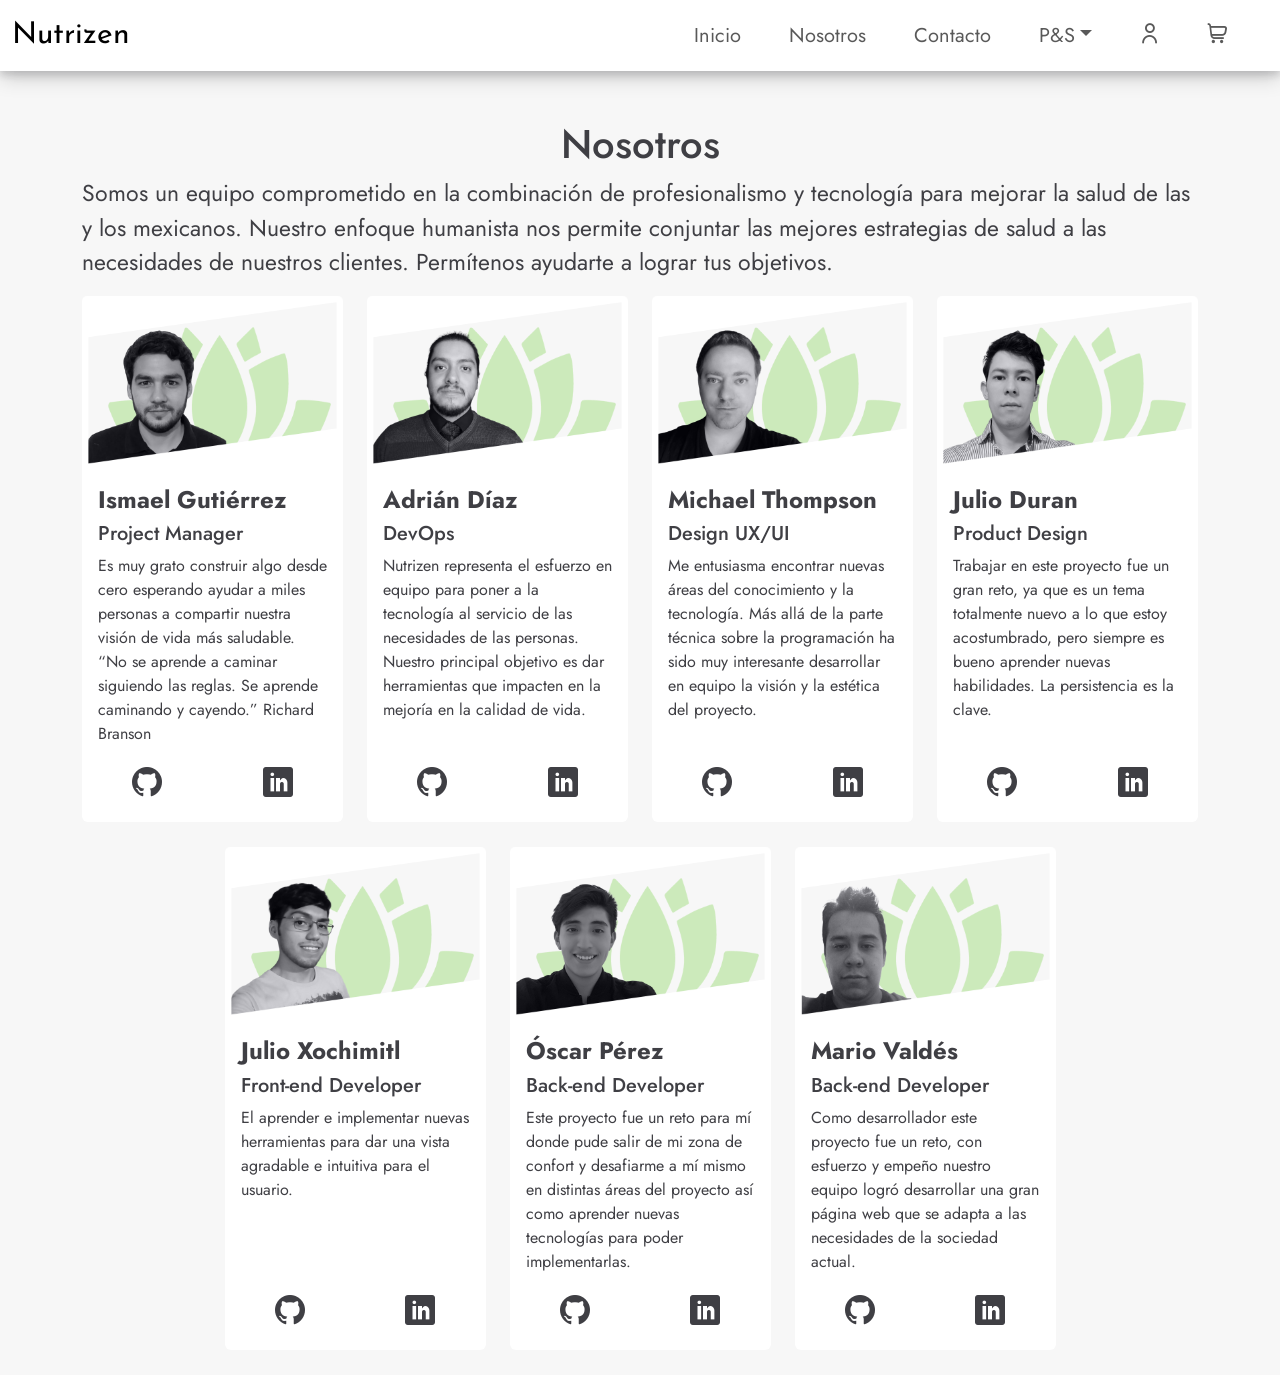
==== aboutus.html @ 45016aa2 "Se arreglaron errores de 'index.html', se modifico 'anoutus.html' y se cambioron los colores" ====
<!doctype html>
<html lang="en">

<head>
    <!-- Required meta tags -->
    <meta charset="utf-8">
    <meta name="viewport" content="width=device-width, initial-scale=1">

    <!-- Bootstrap CSS -->
    <link href="https://cdn.jsdelivr.net/npm/bootstrap@5.0.2/dist/css/bootstrap.min.css" rel="stylesheet" integrity="sha384-EVSTQN3/azprG1Anm3QDgpJLIm9Nao0Yz1ztcQTwFspd3yD65VohhpuuCOmLASjC" crossorigin="anonymous">

    <!-- Fonts -->
        <!-- Josefin Sans -->
        <link rel="preconnect" href="https://fonts.googleapis.com">
        <link rel="preconnect" href="https://fonts.gstatic.com" crossorigin>
        <link href="https://fonts.googleapis.com/css2?family=Josefin+Sans:wght@500&display=swap" rel="stylesheet">
        <!-- Josefin Sans -->

        <!-- Jost -->
        <link rel="preconnect" href="https://fonts.googleapis.com">
        <link rel="preconnect" href="https://fonts.gstatic.com" crossorigin>
        <link href="https://fonts.googleapis.com/css2?family=Jost&display=swap" rel="stylesheet">
        <!-- Jost -->
    <!-- /Fonts -->


    
  <!-- <link rel="stylesheet" href="assets/bootstrap/css/bootstrap-grid.min.css"> -->
  <!-- <link rel="stylesheet" href="assets/bootstrap/css/bootstrap-reboot.min.css"> -->
  <link rel="stylesheet" href="assets/parallax/jarallax.css">
  <link rel="stylesheet" href="assets/animatecss/animate.css">
  <!-- <link rel="stylesheet" href="assets/dropdown/css/style.css"> -->
  <link rel="stylesheet" href="assets/socicon/css/styles.css">
  <!-- <link rel="stylesheet" href="assets/theme/css/style.css"> -->

  <link href="assets/fonts/style.css" rel="stylesheet">
  <link rel="preload" as="style" href="assets/mobirise/css/mbr-additional.css"><link rel="stylesheet" href="assets/mobirise/css/mbr-additional.css" type="text/css">

    <!-- Style css -->
    <link rel="stylesheet" href="assets/css/style.css">
    <link rel="stylesheet" href="assets/css/icons.css">
    <link rel="stylesheet" href="assets/css/usstyle.css">
    <!-- /Style css -->

    <!-- AOS -->
    <link href="https://unpkg.com/aos@2.3.1/dist/aos.css" rel="stylesheet">
    <!-- AOS -->
    

    <title>Nosotros</title>
</head>

<body>

    <!-- Navbar -->
    <div id="navBar"></div>
    <!-- /Navbar -->

    <!-- Registro e Inicio de sesion -->
    <div id="modalUser"></div>
    <!-- /Registro e Inicio de sesion -->

    <!-- Carrito de compras -->
    <div id="shoppingCart"></div>
    <!-- /Carrito de compras -->

    <!-- Modal agregar item -->
    <div id="modalAdd"></div>
    <!-- /Modal agregar item -->




    <br><br><br><br><br>
    <!-- Contenido principal -->
    <div class="container">

        <h1 class="text-center">Nosotros</h1>
        <p class="text-justify" style="font-size: 23px;">
            Somos un equipo comprometido en la combinación de profesionalismo y tecnología para mejorar la salud de las y los mexicanos. Nuestro enfoque humanista nos permite conjuntar las mejores estrategias de salud a las necesidades de nuestros clientes. Permítenos ayudarte a lograr tus objetivos.
        </p>

        <div class="row">

            <!-- Ismael Gutiérrez -->
            <div class="col-lg-3" data-aos="fade-up" data-aos-duration="2000" style="padding-bottom: 25px;">
                <div class="card card-style jost border border-0">
                    <div style="background-color: #F7F7F7;">
                        <img src="assets/img/ismael_gutierrez_lotus.png" class="card-img-top" alt="ismael_gutierrez"/>
                    </div>
                    <div class="card-body">
                        <h4 class="card-title text-justify"><b>Ismael Gutiérrez</b></h4>
                        <h5>Project Manager</h5>
                        <p class="card-text text-justify">
                            Es muy grato construir algo desde cero esperando ayudar a miles personas a compartir nuestra visión de vida más saludable. “No se aprende a caminar siguiendo las reglas. Se aprende caminando y cayendo.” Richard Branson
                        </p>
                    </div>
                    <div class="networks-style container">
                        <div class="row text-center">
                            <div class="col">
                                <a href="">
                                    <span class="icon-github"></span>
                                </a>
                            </div>
                            <div class="col">
                                <a href="">
                                    <span class="icon-linkedin"></span>
                                </a>
                            </div>
                        </div>
                    </div>
                </div>
            </div>
            <!-- /Ismael Gutiérrez -->

            <!-- Adrián Díaz -->
            <div class="col-lg-3" data-aos="fade-up" data-aos-duration="2000" style="padding-bottom: 25px;">
                <div class="card card-style jost border border-0">
                    <div style="background-color: #F7F7F7;">
                        <img src="assets/img/adrian_diaz_lotus.png" class="card-img-top" alt="adrian_diaz"/>
                    </div>
                    <div class="card-body">
                        <h4 class="card-title text-justify"><b>Adrián Díaz</b></h4>
                        <h5>DevOps</h5>
                        <p class="card-text text-justify">
                            Nutrizen representa el esfuerzo en equipo para poner a la tecnología al servicio de las necesidades de las personas. Nuestro principal objetivo es dar herramientas que impacten en la mejoría en la calidad de vida.
                        </p>
                    </div>
                    <div class="networks-style container">
                        <div class="row text-center">
                            <div class="col">
                                <a href="">
                                    <span class="icon-github"></span>
                                </a>
                            </div>
                            <div class="col">
                                <a href="">
                                    <span class="icon-linkedin"></span>
                                </a>
                            </div>
                        </div>
                    </div>
                </div>
            </div>
            <!-- /Adrián Díaz -->

            <!-- Michael Thompson -->
            <div class="col-lg-3" data-aos="fade-up" data-aos-duration="2000" style="padding-bottom: 25px;">
                <div class="card card-style jost border border-0">
                    <div style="background-color: #F7F7F7;">
                        <img src="assets/img/michael_thompson_lotus.png" class="card-img-top" alt="michael_thompson"/>
                    </div>
                    <div class="card-body">
                        <h4 class="card-title text-justify"><b>Michael Thompson</b></h4>
                        <h5>Design UX/UI</h5>
                        <p class="card-text text-justify">
                            Me entusiasma encontrar nuevas áreas del conocimiento y la tecnología. Más allá de la parte técnica sobre la programación ha sido muy interesante desarrollar en equipo la visión y la estética del proyecto.
                        </p>
                    </div>
                    <div class="networks-style container">
                        <div class="row text-center">
                            <div class="col">
                                <a href="">
                                    <span class="icon-github"></span>
                                </a>
                            </div>
                            <div class="col">
                                <a href="">
                                    <span class="icon-linkedin"></span>
                                </a>
                            </div>
                        </div>
                    </div>
                </div>
            </div>
            <!-- /Michael Thompson -->

            <!-- Julio Duran -->
            <div class="col-lg-3" data-aos="fade-up" data-aos-duration="2000" style="padding-bottom: 25px;">
                <div class="card card-style jost border border-0">
                    <div style="background-color: #F7F7F7;">
                        <img src="assets/img/julio_duran_lotus.png" class="card-img-top" alt="julio_duran"/>
                    </div>
                    <div class="card-body">
                        <h4 class="card-title text-justify"><b>Julio Duran</b></h4>
                        <h5>Product Design</h5>
                        <p class="card-text text-justify">
                            Trabajar en este proyecto fue un gran reto, ya que es un tema totalmente nuevo a lo que estoy acostumbrado, pero siempre es bueno aprender nuevas habilidades. La persistencia es la clave.
                        </p>
                    </div>
                    <div class="networks-style container">
                        <div class="row text-center">
                            <div class="col">
                                <a href="">
                                    <span class="icon-github"></span>
                                </a>
                            </div>
                            <div class="col">
                                <a href="">
                                    <span class="icon-linkedin"></span>
                                </a>
                            </div>
                        </div>
                    </div>
                </div>
            </div>
            <!-- /Julio Duran -->

        </div>

        <div class="row d-flex justify-content-center">

            <!-- Julio Xochimitl -->
            <div class="col-lg-3" data-aos="fade-up" data-aos-duration="2000" style="padding-bottom: 25px;">
                <div class="card card-style jost border border-0">
                    <div style="background-color: #F7F7F7;">
                        <img src="assets/img/julio_xochimitl_lotus.png" class="card-img-top" alt="julio_xochimitl"/>
                    </div>
                    <div class="card-body">
                        <h4 class="card-title text-justify"><b>Julio Xochimitl</b></h4>
                        <h5>Front-end Developer</h5>
                        <p class="card-text text-justify">
                            El aprender e implementar nuevas herramientas para dar una vista agradable e intuitiva para el usuario.
                        </p>
                    </div>
                    <div class="networks-style container">
                        <div class="row text-center">
                            <div class="col">
                                <a href="">
                                    <span class="icon-github"></span>
                                </a>
                            </div>
                            <div class="col">
                                <a href="">
                                    <span class="icon-linkedin"></span>
                                </a>
                            </div>
                        </div>
                    </div>
                </div>
            </div>
            <!-- /Julio Xochimitl -->

            <!-- Óscar Pérez -->
            <div class="col-lg-3" data-aos="fade-up" data-aos-duration="2000" style="padding-bottom: 25px;">
                <div class="card card-style jost border border-0">
                    <div style="background-color: #F7F7F7;">
                        <img src="assets/img/oscar_perez_lotus.png" class="card-img-top" alt="oscar_perez"/>
                    </div>
                    <div class="card-body">
                        <h4 class="card-title text-justify"><b>Óscar Pérez</b></h4>
                        <h5>Back-end Developer</h5>
                        <p class="card-text text-justify">
                            Este proyecto fue un reto para mí donde pude salir de mi zona de confort y desafiarme a mí mismo en distintas áreas del proyecto así como aprender nuevas tecnologías para poder implementarlas.
                        </p>
                    </div>
                    <div class="networks-style container">
                        <div class="row text-center">
                            <div class="col">
                                <a href="">
                                    <span class="icon-github"></span>
                                </a>
                            </div>
                            <div class="col">
                                <a href="">
                                    <span class="icon-linkedin"></span>
                                </a>
                            </div>
                        </div>
                    </div>
                </div>
            </div>
            <!-- /Óscar Pérez -->

            <!-- Mario Valdés -->
            <div class="col-lg-3" data-aos="fade-up" data-aos-duration="2000" style="padding-bottom: 25px;">
                <div class="card card-style jost border border-0">
                    <div style="background-color: #F7F7F7;">
                        <img src="assets/img/mario_valdes_lotus.png" class="card-img-top" alt="mario_valdes"/>
                    </div>
                    <div class="card-body">
                        <h4 class="card-title text-justify"><b>Mario Valdés</b></h4>
                        <h5>Back-end Developer</h5>
                        <p class="card-text text-justify">
                            Como desarrollador este proyecto fue un reto, con esfuerzo y empeño nuestro equipo logró desarrollar una gran página web que se adapta a las necesidades de la sociedad actual.
                        </p>
                    </div>
                    <div class="networks-style container">
                        <div class="row text-center">
                            <div class="col">
                                <a href="">
                                    <span class="icon-github"></span>
                                </a>
                            </div>
                            <div class="col">
                                <a href="">
                                    <span class="icon-linkedin"></span>
                                </a>
                            </div>
                        </div>
                    </div>
                </div>
            </div>
            <!-- /Mario Valdés -->

        </div>


    </div>
    <!-- /Contenido principal -->


<!-- 
    <div class="container-fluid">
        <div class="media-container-row align-center mbr-white">
            <div class="row row-links">
                <ul class="foot-menu">
                <li class="foot-menu-item mbr-fonts-style display-7"><a href="Nosotros.html" class="text-primary">Acerca de nosotros</a></li><li class="foot-menu-item mbr-fonts-style display-7"><a href="Login.html" class="text-primary">Login</a></li><li class="foot-menu-item mbr-fonts-style display-7"><a href="Contacto.html" class="text-primary">Preguntas frecuentes</a></li></ul>
            </div>
            <div class="row social-row">
                <div class="social-list align-right pb-2">
                    
                <div class="soc-item">
                        <a href="https://github.com/NutriZen?tab=repositories" target="_blank">
                            <span class="mbr-iconfont mbr-iconfont-social mobi-mbri-github mobi-mbri"></span>
                        </a>
                    </div><div class="soc-item">
                        <a href="https://wa.me/3310211781">
                            <span class="mbr-iconfont mbr-iconfont-social socicon-whatsapp socicon"></span>
                        </a>
                    </div><div class="soc-item">
                        <a href="https://www.instagram.com/?hl=es-la" target="_blank">
                            <span class="mbr-iconfont mbr-iconfont-social socicon-instagram socicon"></span>
                        </a>
                    </div></div>
            </div>
            <div class="row row-copirayt">
                <p class="mbr-text mb-0 mbr-fonts-style mbr-white align-center display-7">
                    © Copyright 2022 Nutrizen. Todos los derechos reservados.</p>
            </div>
        </div> -->
    </div>



    <!-- AOS -->
    <script src="https://unpkg.com/aos@2.3.1/dist/aos.js"></script>
    <!-- AOS -->

    <!-- AOS -->
    <script>
        AOS.init();
    </script>
    <!-- AOS -->

    <!-- Scripts -->
        <!-- navbar -->
            <script src="assets/js/navbarWhite.js"></script>
        <!-- navbar -->

        <!-- Shopping Cart -->
            <script src="assets/js/shoppingcart.js"></script>
        <!-- Shopping Cart -->

        <!-- Modal User -->
            <script src="assets/js/modaluser.js"></script>
        <!-- /Modal User -->

        <!-- addItems -->
            <script src="assets/js/additem.js"></script>
        <!-- /addItems -->
    <!-- Scripts -->

    <!-- Option 1: Bootstrap Bundle with Popper -->
    <script src="https://cdn.jsdelivr.net/npm/bootstrap@5.0.2/dist/js/bootstrap.bundle.min.js" integrity="sha384-MrcW6ZMFYlzcLA8Nl+NtUVF0sA7MsXsP1UyJoMp4YLEuNSfAP+JcXn/tWtIaxVXM" crossorigin="anonymous"></script>

</body>

</html>
---- assets/parallax/jarallax.css ----
.jarallax {
    position: relative;
    z-index: 0;
}
.jarallax > .jarallax-img {
    position: absolute;
    object-fit: cover;
    /* support for plugin https://github.com/bfred-it/object-fit-images */
    font-family: 'object-fit: cover;';
    top: 0;
    left: 0;
    width: 100%;
    height: 100%;
    z-index: -1;
}
---- assets/dropdown/css/style.css ----
.navbar-dropdown {
  left: 0;
  padding: 0;
  position: absolute;
  right: 0;
  top: 0;
  transition: all 0.45s ease;
  z-index: 1030;
  background: #282828; }
  .navbar-dropdown .navbar-logo {
    margin-right: 0.8rem;
    transition: margin 0.3s ease-in-out;
    vertical-align: middle; }
    .navbar-dropdown .navbar-logo img {
      height: 3.125rem;
      transition: all 0.3s ease-in-out; }
    .navbar-dropdown .navbar-logo.mbr-iconfont {
      font-size: 3.125rem;
      line-height: 3.125rem; }
  .navbar-dropdown .navbar-caption {
    font-weight: 700;
    white-space: normal;
    vertical-align: -4px;
    line-height: 3.125rem !important; }
    .navbar-dropdown .navbar-caption, .navbar-dropdown .navbar-caption:hover {
      color: inherit;
      text-decoration: none; }
  .navbar-dropdown .mbr-iconfont + .navbar-caption {
    vertical-align: -1px; }
  .navbar-dropdown.navbar-fixed-top {
    position: fixed; }
  .navbar-dropdown .navbar-brand span {
    vertical-align: -4px; }
  .navbar-dropdown.bg-color.transparent {
    background: none; }
  .navbar-dropdown.navbar-short .navbar-brand {
    padding: 0.625rem 0; }
    .navbar-dropdown.navbar-short .navbar-brand span {
      vertical-align: -1px; }
  .navbar-dropdown.navbar-short .navbar-caption {
    line-height: 2.375rem !important;
    vertical-align: -2px; }
  .navbar-dropdown.navbar-short .navbar-logo {
    margin-right: 0.5rem; }
    .navbar-dropdown.navbar-short .navbar-logo img {
      height: 2.375rem; }
    .navbar-dropdown.navbar-short .navbar-logo.mbr-iconfont {
      font-size: 2.375rem;
      line-height: 2.375rem; }
  .navbar-dropdown.navbar-short .mbr-table-cell {
    height: 3.625rem; }
  .navbar-dropdown .navbar-close {
    left: 0.6875rem;
    position: fixed;
    top: 0.75rem;
    z-index: 1000; }
  .navbar-dropdown .hamburger-icon {
    content: "";
    display: inline-block;
    vertical-align: middle;
    width: 16px;
    -webkit-box-shadow: 0 -6px 0 1px #282828,0 0 0 1px #282828,0 6px 0 1px #282828;
    -moz-box-shadow: 0 -6px 0 1px #282828,0 0 0 1px #282828,0 6px 0 1px #282828;
    box-shadow: 0 -6px 0 1px #282828,0 0 0 1px #282828,0 6px 0 1px #282828; }

.dropdown-menu .dropdown-toggle[data-toggle="dropdown-submenu"]::after {
  border-bottom: 0.35em solid transparent;
  border-left: 0.35em solid;
  border-right: 0;
  border-top: 0.35em solid transparent;
  margin-left: 0.3rem; }

.dropdown-menu .dropdown-item:focus {
  outline: 0; }

.nav-dropdown {
  font-size: 0.75rem;
  font-weight: 500;
  height: auto !important; }
  .nav-dropdown .nav-btn {
    padding-left: 1rem; }
  .nav-dropdown .link {
    margin: .667em 1.667em;
    font-weight: 500;
    padding: 0;
    transition: color .2s ease-in-out; }
    .nav-dropdown .link.dropdown-toggle {
      margin-right: 2.583em; }
      .nav-dropdown .link.dropdown-toggle::after {
        margin-left: .25rem;
        border-top: 0.35em solid;
        border-right: 0.35em solid transparent;
        border-left: 0.35em solid transparent;
        border-bottom: 0; }
      .nav-dropdown .link.dropdown-toggle[aria-expanded="true"] {
        margin: 0;
        padding: 0.667em 3.263em  0.667em 1.667em; }
  .nav-dropdown .link::after,
  .nav-dropdown .dropdown-item::after {
    color: inherit; }
  .nav-dropdown .btn {
    font-size: 0.75rem;
    font-weight: 700;
    letter-spacing: 0;
    margin-bottom: 0;
    padding-left: 1.25rem;
    padding-right: 1.25rem; }
  .nav-dropdown .dropdown-menu {
    border-radius: 0;
    border: 0;
    left: 0;
    margin: 0;
    padding-bottom: 1.25rem;
    padding-top: 1.25rem;
    position: relative; }
  .nav-dropdown .dropdown-submenu {
    margin-left: 0.125rem;
    top: 0; }
  .nav-dropdown .dropdown-item {
    font-weight: 500;
    line-height: 2;
    padding: 0.3846em 4.615em 0.3846em 1.5385em;
    position: relative;
    transition: color .2s ease-in-out, background-color .2s ease-in-out; }
    .nav-dropdown .dropdown-item::after {
      margin-top: -0.3077em;
      position: absolute;
      right: 1.1538em;
      top: 50%; }
    .nav-dropdown .dropdown-item:focus, .nav-dropdown .dropdown-item:hover {
      background: none; }

@media (max-width: 767px) {
  .nav-dropdown.navbar-toggleable-sm {
    bottom: 0;
    display: none;
    left: 0;
    overflow-x: hidden;
    position: fixed;
    top: 0;
    transform: translateX(-100%);
    -ms-transform: translateX(-100%);
    -webkit-transform: translateX(-100%);
    width: 18.75rem;
    z-index: 999; } }
.nav-dropdown.navbar-toggleable-xl {
  bottom: 0;
  display: none;
  left: 0;
  overflow-x: hidden;
  position: fixed;
  top: 0;
  transform: translateX(-100%);
  -ms-transform: translateX(-100%);
  -webkit-transform: translateX(-100%);
  width: 18.75rem;
  z-index: 999; }

.nav-dropdown-sm {
  display: block !important;
  overflow-x: hidden;
  overflow: auto;
  padding-top: 3.875rem; }
  .nav-dropdown-sm::after {
    content: "";
    display: block;
    height: 3rem;
    width: 100%; }
  .nav-dropdown-sm.collapse.in ~ .navbar-close {
    display: block !important; }
  .nav-dropdown-sm.collapsing, .nav-dropdown-sm.collapse.in {
    transform: translateX(0);
    -ms-transform: translateX(0);
    -webkit-transform: translateX(0);
    transition: all 0.25s ease-out;
    -webkit-transition: all 0.25s ease-out;
    background: #282828; }
  .nav-dropdown-sm.collapsing[aria-expanded="false"] {
    transform: translateX(-100%);
    -ms-transform: translateX(-100%);
    -webkit-transform: translateX(-100%); }
  .nav-dropdown-sm .nav-item {
    display: block;
    margin-left: 0 !important;
    padding-left: 0; }
  .nav-dropdown-sm .link,
  .nav-dropdown-sm .dropdown-item {
    border-top: 1px dotted rgba(255, 255, 255, 0.1);
    font-size: 0.8125rem;
    line-height: 1.6;
    margin: 0 !important;
    padding: 0.875rem 2.4rem 0.875rem 1.5625rem !important;
    position: relative;
    white-space: normal; }
    .nav-dropdown-sm .link:focus, .nav-dropdown-sm .link:hover,
    .nav-dropdown-sm .dropdown-item:focus,
    .nav-dropdown-sm .dropdown-item:hover {
      background: rgba(0, 0, 0, 0.2) !important;
      color: #c0a375; }
  .nav-dropdown-sm .nav-btn {
    position: relative;
    padding: 1.5625rem 1.5625rem 0 1.5625rem; }
    .nav-dropdown-sm .nav-btn::before {
      border-top: 1px dotted rgba(255, 255, 255, 0.1);
      content: "";
      left: 0;
      position: absolute;
      top: 0;
      width: 100%; }
    .nav-dropdown-sm .nav-btn + .nav-btn {
      padding-top: 0.625rem; }
      .nav-dropdown-sm .nav-btn + .nav-btn::before {
        display: none; }
  .nav-dropdown-sm .btn {
    padding: 0.625rem 0; }
  .nav-dropdown-sm .dropdown-toggle[data-toggle="dropdown-submenu"]::after {
    margin-left: .25rem;
    border-top: 0.35em solid;
    border-right: 0.35em solid transparent;
    border-left: 0.35em solid transparent;
    border-bottom: 0; }
  .nav-dropdown-sm .dropdown-toggle[data-toggle="dropdown-submenu"][aria-expanded="true"]::after {
    border-top: 0;
    border-right: 0.35em solid transparent;
    border-left: 0.35em solid transparent;
    border-bottom: 0.35em solid; }
  .nav-dropdown-sm .dropdown-menu {
    margin: 0;
    padding: 0;
    position: relative;
    top: 0;
    left: 0;
    width: 100%;
    border: 0;
    float: none;
    border-radius: 0;
    background: none; }
  .nav-dropdown-sm .dropdown-submenu {
    left: 100%;
    margin-left: 0.125rem;
    margin-top: -1.25rem;
    top: 0; }

.navbar-toggleable-sm .nav-dropdown .dropdown-menu {
  position: absolute; }

.navbar-toggleable-sm .nav-dropdown .dropdown-submenu {
  left: 100%;
  margin-left: 0.125rem;
  margin-top: -1.25rem;
  top: 0; }

.navbar-toggleable-sm.opened .nav-dropdown .dropdown-menu {
  position: relative; }

.navbar-toggleable-sm.opened .nav-dropdown .dropdown-submenu {
  left: 0;
  margin-left: 00rem;
  margin-top: 0rem;
  top: 0; }

.is-builder .nav-dropdown.collapsing {
  transition: none !important; }
---- assets/socicon/css/styles.css ----
@charset "UTF-8";

@font-face {
  font-family: 'Socicon';
  src:  url('../fonts/socicon.eot');
  src:  url('../fonts/socicon.eot?#iefix') format('embedded-opentype'),
    url('../fonts/socicon.woff2') format('woff2'),
    url('../fonts/socicon.ttf') format('truetype'),
    url('../fonts/socicon.woff') format('woff'),
    url('../fonts/socicon.svg#socicon') format('svg');
  font-weight: normal;
  font-style: normal;
  font-display: swap;
}

[data-icon]:before {
  font-family: "socicon" !important;
  content: attr(data-icon);
  font-style: normal !important;
  font-weight: normal !important;
  font-variant: normal !important;
  text-transform: none !important;
  speak: none;
  line-height: 1;
  -webkit-font-smoothing: antialiased;
  -moz-osx-font-smoothing: grayscale;
}

[class^="socicon-"], [class*=" socicon-"] {
  /* use !important to prevent issues with browser extensions that change fonts */
  font-family: 'Socicon' !important;
  speak: none;
  font-style: normal;
  font-weight: normal;
  font-variant: normal;
  text-transform: none;
  line-height: 1;

  /* Better Font Rendering =========== */
  -webkit-font-smoothing: antialiased;
  -moz-osx-font-smoothing: grayscale;
}

.socicon-eitaa:before {
  content: "\e97c";
}
.socicon-soroush:before {
  content: "\e97d";
}
.socicon-bale:before {
  content: "\e97e";
}
.socicon-zazzle:before {
  content: "\e97b";
}
.socicon-society6:before {
  content: "\e97a";
}
.socicon-redbubble:before {
  content: "\e979";
}
.socicon-avvo:before {
  content: "\e978";
}
.socicon-stitcher:before {
  content: "\e977";
}
.socicon-googlehangouts:before {
  content: "\e974";
}
.socicon-dlive:before {
  content: "\e975";
}
.socicon-vsco:before {
  content: "\e976";
}
.socicon-flipboard:before {
  content: "\e973";
}
.socicon-ubuntu:before {
  content: "\e958";
}
.socicon-artstation:before {
  content: "\e959";
}
.socicon-invision:before {
  content: "\e95a";
}
.socicon-torial:before {
  content: "\e95b";
}
.socicon-collectorz:before {
  content: "\e95c";
}
.socicon-seenthis:before {
  content: "\e95d";
}
.socicon-googleplaymusic:before {
  content: "\e95e";
}
.socicon-debian:before {
  content: "\e95f";
}
.socicon-filmfreeway:before {
  content: "\e960";
}
.socicon-gnome:before {
  content: "\e961";
}
.socicon-itchio:before {
  content: "\e962";
}
.socicon-jamendo:before {
  content: "\e963";
}
.socicon-mix:before {
  content: "\e964";
}
.socicon-sharepoint:before {
  content: "\e965";
}
.socicon-tinder:before {
  content: "\e966";
}
.socicon-windguru:before {
  content: "\e967";
}
.socicon-cdbaby:before {
  content: "\e968";
}
.socicon-elementaryos:before {
  content: "\e969";
}
.socicon-stage32:before {
  content: "\e96a";
}
.socicon-tiktok:before {
  content: "\e96b";
}
.socicon-gitter:before {
  content: "\e96c";
}
.socicon-letterboxd:before {
  content: "\e96d";
}
.socicon-threema:before {
  content: "\e96e";
}
.socicon-splice:before {
  content: "\e96f";
}
.socicon-metapop:before {
  content: "\e970";
}
.socicon-naver:before {
  content: "\e971";
}
.socicon-remote:before {
  content: "\e972";
}
.socicon-internet:before {
  content: "\e957";
}
.socicon-moddb:before {
  content: "\e94b";
}
.socicon-indiedb:before {
  content: "\e94c";
}
.socicon-traxsource:before {
  content: "\e94d";
}
.socicon-gamefor:before {
  content: "\e94e";
}
.socicon-pixiv:before {
  content: "\e94f";
}
.socicon-myanimelist:before {
  content: "\e950";
}
.socicon-blackberry:before {
  content: "\e951";
}
.socicon-wickr:before {
  content: "\e952";
}
.socicon-spip:before {
  content: "\e953";
}
.socicon-napster:before {
  content: "\e954";
}
.socicon-beatport:before {
  content: "\e955";
}
.socicon-hackerone:before {
  content: "\e956";
}
.socicon-hackernews:before {
  content: "\e946";
}
.socicon-smashwords:before {
  content: "\e947";
}
.socicon-kobo:before {
  content: "\e948";
}
.socicon-bookbub:before {
  content: "\e949";
}
.socicon-mailru:before {
  content: "\e94a";
}
.socicon-gitlab:before {
  content: "\e945";
}
.socicon-instructables:before {
  content: "\e944";
}
.socicon-portfolio:before {
  content: "\e943";
}
.socicon-codered:before {
  content: "\e940";
}
.socicon-origin:before {
  content: "\e941";
}
.socicon-nextdoor:before {
  content: "\e942";
}
.socicon-udemy:before {
  content: "\e93f";
}
.socicon-livemaster:before {
  content: "\e93e";
}
.socicon-crunchbase:before {
  content: "\e93b";
}
.socicon-homefy:before {
  content: "\e93c";
}
.socicon-calendly:before {
  content: "\e93d";
}
.socicon-realtor:before {
  content: "\e90f";
}
.socicon-tidal:before {
  content: "\e910";
}
.socicon-qobuz:before {
  content: "\e911";
}
.socicon-natgeo:before {
  content: "\e912";
}
.socicon-mastodon:before {
  content: "\e913";
}
.socicon-unsplash:before {
  content: "\e914";
}
.socicon-homeadvisor:before {
  content: "\e915";
}
.socicon-angieslist:before {
  content: "\e916";
}
.socicon-codepen:before {
  content: "\e917";
}
.socicon-slack:before {
  content: "\e918";
}
.socicon-openaigym:before {
  content: "\e919";
}
.socicon-logmein:before {
  content: "\e91a";
}
.socicon-fiverr:before {
  content: "\e91b";
}
.socicon-gotomeeting:before {
  content: "\e91c";
}
.socicon-aliexpress:before {
  content: "\e91d";
}
.socicon-guru:before {
  content: "\e91e";
}
.socicon-appstore:before {
  content: "\e91f";
}
.socicon-homes:before {
  content: "\e920";
}
.socicon-zoom:before {
  content: "\e921";
}
.socicon-alibaba:before {
  content: "\e922";
}
.socicon-craigslist:before {
  content: "\e923";
}
.socicon-wix:before {
  content: "\e924";
}
.socicon-redfin:before {
  content: "\e925";
}
.socicon-googlecalendar:before {
  content: "\e926";
}
.socicon-shopify:before {
  content: "\e927";
}
.socicon-freelancer:before {
  content: "\e928";
}
.socicon-seedrs:before {
  content: "\e929";
}
.socicon-bing:before {
  content: "\e92a";
}
.socicon-doodle:before {
  content: "\e92b";
}
.socicon-bonanza:before {
  content: "\e92c";
}
.socicon-squarespace:before {
  content: "\e92d";
}
.socicon-toptal:before {
  content: "\e92e";
}
.socicon-gust:before {
  content: "\e92f";
}
.socicon-ask:before {
  content: "\e930";
}
.socicon-trulia:before {
  content: "\e931";
}
.socicon-loomly:before {
  content: "\e932";
}
.socicon-ghost:before {
  content: "\e933";
}
.socicon-upwork:before {
  content: "\e934";
}
.socicon-fundable:before {
  content: "\e935";
}
.socicon-booking:before {
  content: "\e936";
}
.socicon-googlemaps:before {
  content: "\e937";
}
.socicon-zillow:before {
  content: "\e938";
}
.socicon-niconico:before {
  content: "\e939";
}
.socicon-toneden:before {
  content: "\e93a";
}
.socicon-augment:before {
  content: "\e908";
}
.socicon-bitbucket:before {
  content: "\e909";
}
.socicon-fyuse:before {
  content: "\e90a";
}
.socicon-yt-gaming:before {
  content: "\e90b";
}
.socicon-sketchfab:before {
  content: "\e90c";
}
.socicon-mobcrush:before {
  content: "\e90d";
}
.socicon-microsoft:before {
  content: "\e90e";
}
.socicon-pandora:before {
  content: "\e907";
}
.socicon-messenger:before {
  content: "\e906";
}
.socicon-gamewisp:before {
  content: "\e905";
}
.socicon-bloglovin:before {
  content: "\e904";
}
.socicon-tunein:before {
  content: "\e903";
}
.socicon-gamejolt:before {
  content: "\e901";
}
.socicon-trello:before {
  content: "\e902";
}
.socicon-spreadshirt:before {
  content: "\e900";
}
.socicon-500px:before {
  content: "\e000";
}
.socicon-8tracks:before {
  content: "\e001";
}
.socicon-airbnb:before {
  content: "\e002";
}
.socicon-alliance:before {
  content: "\e003";
}
.socicon-amazon:before {
  content: "\e004";
}
.socicon-amplement:before {
  content: "\e005";
}
.socicon-android:before {
  content: "\e006";
}
.socicon-angellist:before {
  content: "\e007";
}
.socicon-apple:before {
  content: "\e008";
}
.socicon-appnet:before {
  content: "\e009";
}
.socicon-baidu:before {
  content: "\e00a";
}
.socicon-bandcamp:before {
  content: "\e00b";
}
.socicon-battlenet:before {
  content: "\e00c";
}
.socicon-mixer:before {
  content: "\e00d";
}
.socicon-bebee:before {
  content: "\e00e";
}
.socicon-bebo:before {
  content: "\e00f";
}
.socicon-behance:before {
  content: "\e010";
}
.socicon-blizzard:before {
  content: "\e011";
}
.socicon-blogger:before {
  content: "\e012";
}
.socicon-buffer:before {
  content: "\e013";
}
.socicon-chrome:before {
  content: "\e014";
}
.socicon-coderwall:before {
  content: "\e015";
}
.socicon-curse:before {
  content: "\e016";
}
.socicon-dailymotion:before {
  content: "\e017";
}
.socicon-deezer:before {
  content: "\e018";
}
.socicon-delicious:before {
  content: "\e019";
}
.socicon-deviantart:before {
  content: "\e01a";
}
.socicon-diablo:before {
  content: "\e01b";
}
.socicon-digg:before {
  content: "\e01c";
}
.socicon-discord:before {
  content: "\e01d";
}
.socicon-disqus:before {
  content: "\e01e";
}
.socicon-douban:before {
  content: "\e01f";
}
.socicon-draugiem:before {
  content: "\e020";
}
.socicon-dribbble:before {
  content: "\e021";
}
.socicon-drupal:before {
  content: "\e022";
}
.socicon-ebay:before {
  content: "\e023";
}
.socicon-ello:before {
  content: "\e024";
}
.socicon-endomodo:before {
  content: "\e025";
}
.socicon-envato:before {
  content: "\e026";
}
.socicon-etsy:before {
  content: "\e027";
}
.socicon-facebook:before {
  content: "\e028";
}
.socicon-feedburner:before {
  content: "\e029";
}
.socicon-filmweb:before {
  content: "\e02a";
}
.socicon-firefox:before {
  content: "\e02b";
}
.socicon-flattr:before {
  content: "\e02c";
}
.socicon-flickr:before {
  content: "\e02d";
}
.socicon-formulr:before {
  content: "\e02e";
}
.socicon-forrst:before {
  content: "\e02f";
}
.socicon-foursquare:before {
  content: "\e030";
}
.socicon-friendfeed:before {
  content: "\e031";
}
.socicon-github:before {
  content: "\e032";
}
.socicon-goodreads:before {
  content: "\e033";
}
.socicon-google:before {
  content: "\e034";
}
.socicon-googlescholar:before {
  content: "\e035";
}
.socicon-googlegroups:before {
  content: "\e036";
}
.socicon-googlephotos:before {
  content: "\e037";
}
.socicon-googleplus:before {
  content: "\e038";
}
.socicon-grooveshark:before {
  content: "\e039";
}
.socicon-hackerrank:before {
  content: "\e03a";
}
.socicon-hearthstone:before {
  content: "\e03b";
}
.socicon-hellocoton:before {
  content: "\e03c";
}
.socicon-heroes:before {
  content: "\e03d";
}
.socicon-smashcast:before {
  content: "\e03e";
}
.socicon-horde:before {
  content: "\e03f";
}
.socicon-houzz:before {
  content: "\e040";
}
.socicon-icq:before {
  content: "\e041";
}
.socicon-identica:before {
  content: "\e042";
}
.socicon-imdb:before {
  content: "\e043";
}
.socicon-instagram:before {
  content: "\e044";
}
.socicon-issuu:before {
  content: "\e045";
}
.socicon-istock:before {
  content: "\e046";
}
.socicon-itunes:before {
  content: "\e047";
}
.socicon-keybase:before {
  content: "\e048";
}
.socicon-lanyrd:before {
  content: "\e049";
}
.socicon-lastfm:before {
  content: "\e04a";
}
.socicon-line:before {
  content: "\e04b";
}
.socicon-linkedin:before {
  content: "\e04c";
}
.socicon-livejournal:before {
  content: "\e04d";
}
.socicon-lyft:before {
  content: "\e04e";
}
.socicon-macos:before {
  content: "\e04f";
}
.socicon-mail:before {
  content: "\e050";
}
.socicon-medium:before {
  content: "\e051";
}
.socicon-meetup:before {
  content: "\e052";
}
.socicon-mixcloud:before {
  content: "\e053";
}
.socicon-modelmayhem:before {
  content: "\e054";
}
.socicon-mumble:before {
  content: "\e055";
}
.socicon-myspace:before {
  content: "\e056";
}
.socicon-newsvine:before {
  content: "\e057";
}
.socicon-nintendo:before {
  content: "\e058";
}
.socicon-npm:before {
  content: "\e059";
}
.socicon-odnoklassniki:before {
  content: "\e05a";
}
.socicon-openid:before {
  content: "\e05b";
}
.socicon-opera:before {
  content: "\e05c";
}
.socicon-outlook:before {
  content: "\e05d";
}
.socicon-overwatch:before {
  content: "\e05e";
}
.socicon-patreon:before {
  content: "\e05f";
}
.socicon-paypal:before {
  content: "\e060";
}
.socicon-periscope:before {
  content: "\e061";
}
.socicon-persona:before {
  content: "\e062";
}
.socicon-pinterest:before {
  content: "\e063";
}
.socicon-play:before {
  content: "\e064";
}
.socicon-player:before {
  content: "\e065";
}
.socicon-playstation:before {
  content: "\e066";
}
.socicon-pocket:before {
  content: "\e067";
}
.socicon-qq:before {
  content: "\e068";
}
.socicon-quora:before {
  content: "\e069";
}
.socicon-raidcall:before {
  content: "\e06a";
}
.socicon-ravelry:before {
  content: "\e06b";
}
.socicon-reddit:before {
  content: "\e06c";
}
.socicon-renren:before {
  content: "\e06d";
}
.socicon-researchgate:before {
  content: "\e06e";
}
.socicon-residentadvisor:before {
  content: "\e06f";
}
.socicon-reverbnation:before {
  content: "\e070";
}
.socicon-rss:before {
  content: "\e071";
}
.socicon-sharethis:before {
  content: "\e072";
}
.socicon-skype:before {
  content: "\e073";
}
.socicon-slideshare:before {
  content: "\e074";
}
.socicon-smugmug:before {
  content: "\e075";
}
.socicon-snapchat:before {
  content: "\e076";
}
.socicon-songkick:before {
  content: "\e077";
}
.socicon-soundcloud:before {
  content: "\e078";
}
.socicon-spotify:before {
  content: "\e079";
}
.socicon-stackexchange:before {
  content: "\e07a";
}
.socicon-stackoverflow:before {
  content: "\e07b";
}
.socicon-starcraft:before {
  content: "\e07c";
}
.socicon-stayfriends:before {
  content: "\e07d";
}
.socicon-steam:before {
  content: "\e07e";
}
.socicon-storehouse:before {
  content: "\e07f";
}
.socicon-strava:before {
  content: "\e080";
}
.socicon-streamjar:before {
  content: "\e081";
}
.socicon-stumbleupon:before {
  content: "\e082";
}
.socicon-swarm:before {
  content: "\e083";
}
.socicon-teamspeak:before {
  content: "\e084";
}
.socicon-teamviewer:before {
  content: "\e085";
}
.socicon-technorati:before {
  content: "\e086";
}
.socicon-telegram:before {
  content: "\e087";
}
.socicon-tripadvisor:before {
  content: "\e088";
}
.socicon-tripit:before {
  content: "\e089";
}
.socicon-triplej:before {
  content: "\e08a";
}
.socicon-tumblr:before {
  content: "\e08b";
}
.socicon-twitch:before {
  content: "\e08c";
}
.socicon-twitter:before {
  content: "\e08d";
}
.socicon-uber:before {
  content: "\e08e";
}
.socicon-ventrilo:before {
  content: "\e08f";
}
.socicon-viadeo:before {
  content: "\e090";
}
.socicon-viber:before {
  content: "\e091";
}
.socicon-viewbug:before {
  content: "\e092";
}
.socicon-vimeo:before {
  content: "\e093";
}
.socicon-vine:before {
  content: "\e094";
}
.socicon-vkontakte:before {
  content: "\e095";
}
.socicon-warcraft:before {
  content: "\e096";
}
.socicon-wechat:before {
  content: "\e097";
}
.socicon-weibo:before {
  content: "\e098";
}
.socicon-whatsapp:before {
  content: "\e099";
}
.socicon-wikipedia:before {
  content: "\e09a";
}
.socicon-windows:before {
  content: "\e09b";
}
.socicon-wordpress:before {
  content: "\e09c";
}
.socicon-wykop:before {
  content: "\e09d";
}
.socicon-xbox:before {
  content: "\e09e";
}
.socicon-xing:before {
  content: "\e09f";
}
.socicon-yahoo:before {
  content: "\e0a0";
}
.socicon-yammer:before {
  content: "\e0a1";
}
.socicon-yandex:before {
  content: "\e0a2";
}
.socicon-yelp:before {
  content: "\e0a3";
}
.socicon-younow:before {
  content: "\e0a4";
}
.socicon-youtube:before {
  content: "\e0a5";
}
.socicon-zapier:before {
  content: "\e0a6";
}
.socicon-zerply:before {
  content: "\e0a7";
}
.socicon-zomato:before {
  content: "\e0a8";
}
.socicon-zynga:before {
  content: "\e0a9";
}
---- assets/fonts/style.css ----
@font-face {
   font-family: 'JosefinSans-VariableFont_wght';
   font-display: swap;
   src: url('JosefinSans-VariableFont_wght/font.ttf');
}
---- assets/mobirise/css/mbr-additional.css ----
.btn {
  border-width: 2px;
}
body {
  font-family: Jost;
}
.display-1 {
  font-family: 'JosefinSans-VariableFont_wght';
  font-size: 4.6rem;
  line-height: 1.1;
}
.display-1 > .mbr-iconfont {
  font-size: 5.75rem;
}
.display-2 {
  font-family: 'JosefinSans-VariableFont_wght';
  font-size: 3rem;
  line-height: 1.1;
}
.display-2 > .mbr-iconfont {
  font-size: 3.75rem;
}
.display-4 {
  font-family: 'JosefinSans-VariableFont_wght';
  font-size: 1.1rem;
  line-height: 1.5;
}
.display-4 > .mbr-iconfont {
  font-size: 1.375rem;
}
.display-5 {
  font-family: 'JosefinSans-VariableFont_wght';
  font-size: 2.2rem;
  line-height: 1.5;
}
.display-5 > .mbr-iconfont {
  font-size: 2.75rem;
}
.display-7 {
  font-family: 'JosefinSans-VariableFont_wght';
  font-size: 1.2rem;
  line-height: 1.5;
}
.display-7 > .mbr-iconfont {
  font-size: 1.5rem;
}
/* ---- Fluid typography for mobile devices ---- */
/* 1.4 - font scale ratio ( bootstrap == 1.42857 ) */
/* 100vw - current viewport width */
/* (48 - 20)  48 == 48rem == 768px, 20 == 20rem == 320px(minimal supported viewport) */
/* 0.65 - min scale variable, may vary */
@media (max-width: 992px) {
  .display-1 {
    font-size: 3.68rem;
  }
}
@media (max-width: 768px) {
  .display-1 {
    font-size: 3.22rem;
    font-size: calc( 2.26rem + (4.6 - 2.26) * ((100vw - 20rem) / (48 - 20)));
    line-height: calc( 1.1 * (2.26rem + (4.6 - 2.26) * ((100vw - 20rem) / (48 - 20))));
  }
  .display-2 {
    font-size: 2.4rem;
    font-size: calc( 1.7rem + (3 - 1.7) * ((100vw - 20rem) / (48 - 20)));
    line-height: calc( 1.3 * (1.7rem + (3 - 1.7) * ((100vw - 20rem) / (48 - 20))));
  }
  .display-4 {
    font-size: 0.88rem;
    font-size: calc( 1.0350000000000001rem + (1.1 - 1.0350000000000001) * ((100vw - 20rem) / (48 - 20)));
    line-height: calc( 1.4 * (1.0350000000000001rem + (1.1 - 1.0350000000000001) * ((100vw - 20rem) / (48 - 20))));
  }
  .display-5 {
    font-size: 1.76rem;
    font-size: calc( 1.42rem + (2.2 - 1.42) * ((100vw - 20rem) / (48 - 20)));
    line-height: calc( 1.4 * (1.42rem + (2.2 - 1.42) * ((100vw - 20rem) / (48 - 20))));
  }
  .display-7 {
    font-size: 0.96rem;
    font-size: calc( 1.07rem + (1.2 - 1.07) * ((100vw - 20rem) / (48 - 20)));
    line-height: calc( 1.4 * (1.07rem + (1.2 - 1.07) * ((100vw - 20rem) / (48 - 20))));
  }
}
/* Buttons */
.btn {
  padding: 0.6rem 1.2rem;
  border-radius: 4px;
}
.btn-sm {
  padding: 0.6rem 1.2rem;
  border-radius: 4px;
}
.btn-md {
  padding: 0.6rem 1.2rem;
  border-radius: 4px;
}
.btn-lg {
  padding: 1rem 2.6rem;
  border-radius: 4px;
}
.bg-primary {
  background-color: #6592e6 !important;
}
.bg-success {
  background-color: #40b0bf !important;
}
.bg-info {
  background-color: #47b5ed !important;
}
.bg-warning {
  background-color: #ffe161 !important;
}
.bg-danger {
  background-color: #ff9966 !important;
}
.btn-primary,
.btn-primary:active {
  background-color: #6592e6 !important;
  border-color: #6592e6 !important;
  color: #ffffff !important;
  box-shadow: 0 2px 2px 0 rgba(0, 0, 0, 0.2);
}
.btn-primary:hover,
.btn-primary:focus,
.btn-primary.focus,
.btn-primary.active {
  color: #ffffff !important;
  background-color: #2260d2 !important;
  border-color: #2260d2 !important;
  box-shadow: 0 2px 5px 0 rgba(0, 0, 0, 0.2);
}
.btn-primary.disabled,
.btn-primary:disabled {
  color: #ffffff !important;
  background-color: #2260d2 !important;
  border-color: #2260d2 !important;
}
.btn-secondary,
.btn-secondary:active {
  background-color: #ff6666 !important;
  border-color: #ff6666 !important;
  color: #ffffff !important;
  box-shadow: 0 2px 2px 0 rgba(0, 0, 0, 0.2);
}
.btn-secondary:hover,
.btn-secondary:focus,
.btn-secondary.focus,
.btn-secondary.active {
  color: #ffffff !important;
  background-color: #ff0f0f !important;
  border-color: #ff0f0f !important;
  box-shadow: 0 2px 5px 0 rgba(0, 0, 0, 0.2);
}
.btn-secondary.disabled,
.btn-secondary:disabled {
  color: #ffffff !important;
  background-color: #ff0f0f !important;
  border-color: #ff0f0f !important;
}
.btn-info,
.btn-info:active {
  background-color: #47b5ed !important;
  border-color: #47b5ed !important;
  color: #ffffff !important;
  box-shadow: 0 2px 2px 0 rgba(0, 0, 0, 0.2);
}
.btn-info:hover,
.btn-info:focus,
.btn-info.focus,
.btn-info.active {
  color: #ffffff !important;
  background-color: #148cca !important;
  border-color: #148cca !important;
  box-shadow: 0 2px 5px 0 rgba(0, 0, 0, 0.2);
}
.btn-info.disabled,
.btn-info:disabled {
  color: #ffffff !important;
  background-color: #148cca !important;
  border-color: #148cca !important;
}
.btn-success,
.btn-success:active {
  background-color: #40b0bf !important;
  border-color: #40b0bf !important;
  color: #ffffff !important;
  box-shadow: 0 2px 2px 0 rgba(0, 0, 0, 0.2);
}
.btn-success:hover,
.btn-success:focus,
.btn-success.focus,
.btn-success.active {
  color: #ffffff !important;
  background-color: #2a747e !important;
  border-color: #2a747e !important;
  box-shadow: 0 2px 5px 0 rgba(0, 0, 0, 0.2);
}
.btn-success.disabled,
.btn-success:disabled {
  color: #ffffff !important;
  background-color: #2a747e !important;
  border-color: #2a747e !important;
}
.btn-warning,
.btn-warning:active {
  background-color: #ffe161 !important;
  border-color: #ffe161 !important;
  color: #614f00 !important;
  box-shadow: 0 2px 2px 0 rgba(0, 0, 0, 0.2);
}
.btn-warning:hover,
.btn-warning:focus,
.btn-warning.focus,
.btn-warning.active {
  color: #0a0800 !important;
  background-color: #ffd10a !important;
  border-color: #ffd10a !important;
  box-shadow: 0 2px 5px 0 rgba(0, 0, 0, 0.2);
}
.btn-warning.disabled,
.btn-warning:disabled {
  color: #614f00 !important;
  background-color: #ffd10a !important;
  border-color: #ffd10a !important;
}
.btn-danger,
.btn-danger:active {
  background-color: #ff9966 !important;
  border-color: #ff9966 !important;
  color: #ffffff !important;
  box-shadow: 0 2px 2px 0 rgba(0, 0, 0, 0.2);
}
.btn-danger:hover,
.btn-danger:focus,
.btn-danger.focus,
.btn-danger.active {
  color: #ffffff !important;
  background-color: #ff5f0f !important;
  border-color: #ff5f0f !important;
  box-shadow: 0 2px 5px 0 rgba(0, 0, 0, 0.2);
}
.btn-danger.disabled,
.btn-danger:disabled {
  color: #ffffff !important;
  background-color: #ff5f0f !important;
  border-color: #ff5f0f !important;
}
.btn-white,
.btn-white:active {
  background-color: #fafafa !important;
  border-color: #fafafa !important;
  color: #7a7a7a !important;
  box-shadow: 0 2px 2px 0 rgba(0, 0, 0, 0.2);
}
.btn-white:hover,
.btn-white:focus,
.btn-white.focus,
.btn-white.active {
  color: #4f4f4f !important;
  background-color: #cfcfcf !important;
  border-color: #cfcfcf !important;
  box-shadow: 0 2px 5px 0 rgba(0, 0, 0, 0.2);
}
.btn-white.disabled,
.btn-white:disabled {
  color: #7a7a7a !important;
  background-color: #cfcfcf !important;
  border-color: #cfcfcf !important;
}
.btn-black,
.btn-black:active {
  background-color: #232323 !important;
  border-color: #232323 !important;
  color: #ffffff !important;
  box-shadow: 0 2px 2px 0 rgba(0, 0, 0, 0.2);
}
.btn-black:hover,
.btn-black:focus,
.btn-black.focus,
.btn-black.active {
  color: #ffffff !important;
  background-color: #000000 !important;
  border-color: #000000 !important;
  box-shadow: 0 2px 5px 0 rgba(0, 0, 0, 0.2);
}
.btn-black.disabled,
.btn-black:disabled {
  color: #ffffff !important;
  background-color: #000000 !important;
  border-color: #000000 !important;
}
.btn-primary-outline,
.btn-primary-outline:active {
  background-color: transparent !important;
  border-color: #6592e6;
  color: #6592e6;
}
.btn-primary-outline:hover,
.btn-primary-outline:focus,
.btn-primary-outline.focus,
.btn-primary-outline.active {
  color: #2260d2 !important;
  background-color: transparent!important;
  border-color: #2260d2 !important;
  box-shadow: none!important;
}
.btn-primary-outline.disabled,
.btn-primary-outline:disabled {
  color: #ffffff !important;
  background-color: #6592e6 !important;
  border-color: #6592e6 !important;
}
.btn-secondary-outline,
.btn-secondary-outline:active {
  background-color: transparent !important;
  border-color: #ff6666;
  color: #ff6666;
}
.btn-secondary-outline:hover,
.btn-secondary-outline:focus,
.btn-secondary-outline.focus,
.btn-secondary-outline.active {
  color: #ff0f0f !important;
  background-color: transparent!important;
  border-color: #ff0f0f !important;
  box-shadow: none!important;
}
.btn-secondary-outline.disabled,
.btn-secondary-outline:disabled {
  color: #ffffff !important;
  background-color: #ff6666 !important;
  border-color: #ff6666 !important;
}
.btn-info-outline,
.btn-info-outline:active {
  background-color: transparent !important;
  border-color: #47b5ed;
  color: #47b5ed;
}
.btn-info-outline:hover,
.btn-info-outline:focus,
.btn-info-outline.focus,
.btn-info-outline.active {
  color: #148cca !important;
  background-color: transparent!important;
  border-color: #148cca !important;
  box-shadow: none!important;
}
.btn-info-outline.disabled,
.btn-info-outline:disabled {
  color: #ffffff !important;
  background-color: #47b5ed !important;
  border-color: #47b5ed !important;
}
.btn-success-outline,
.btn-success-outline:active {
  background-color: transparent !important;
  border-color: #40b0bf;
  color: #40b0bf;
}
.btn-success-outline:hover,
.btn-success-outline:focus,
.btn-success-outline.focus,
.btn-success-outline.active {
  color: #2a747e !important;
  background-color: transparent!important;
  border-color: #2a747e !important;
  box-shadow: none!important;
}
.btn-success-outline.disabled,
.btn-success-outline:disabled {
  color: #ffffff !important;
  background-color: #40b0bf !important;
  border-color: #40b0bf !important;
}
.btn-warning-outline,
.btn-warning-outline:active {
  background-color: transparent !important;
  border-color: #ffe161;
  color: #ffe161;
}
.btn-warning-outline:hover,
.btn-warning-outline:focus,
.btn-warning-outline.focus,
.btn-warning-outline.active {
  color: #ffd10a !important;
  background-color: transparent!important;
  border-color: #ffd10a !important;
  box-shadow: none!important;
}
.btn-warning-outline.disabled,
.btn-warning-outline:disabled {
  color: #614f00 !important;
  background-color: #ffe161 !important;
  border-color: #ffe161 !important;
}
.btn-danger-outline,
.btn-danger-outline:active {
  background-color: transparent !important;
  border-color: #ff9966;
  color: #ff9966;
}
.btn-danger-outline:hover,
.btn-danger-outline:focus,
.btn-danger-outline.focus,
.btn-danger-outline.active {
  color: #ff5f0f !important;
  background-color: transparent!important;
  border-color: #ff5f0f !important;
  box-shadow: none!important;
}
.btn-danger-outline.disabled,
.btn-danger-outline:disabled {
  color: #ffffff !important;
  background-color: #ff9966 !important;
  border-color: #ff9966 !important;
}
.btn-black-outline,
.btn-black-outline:active {
  background-color: transparent !important;
  border-color: #232323;
  color: #232323;
}
.btn-black-outline:hover,
.btn-black-outline:focus,
.btn-black-outline.focus,
.btn-black-outline.active {
  color: #000000 !important;
  background-color: transparent!important;
  border-color: #000000 !important;
  box-shadow: none!important;
}
.btn-black-outline.disabled,
.btn-black-outline:disabled {
  color: #ffffff !important;
  background-color: #232323 !important;
  border-color: #232323 !important;
}
.btn-white-outline,
.btn-white-outline:active {
  background-color: transparent !important;
  border-color: #fafafa;
  color: #fafafa;
}
.btn-white-outline:hover,
.btn-white-outline:focus,
.btn-white-outline.focus,
.btn-white-outline.active {
  color: #cfcfcf !important;
  background-color: transparent!important;
  border-color: #cfcfcf !important;
  box-shadow: none!important;
}
.btn-white-outline.disabled,
.btn-white-outline:disabled {
  color: #7a7a7a !important;
  background-color: #fafafa !important;
  border-color: #fafafa !important;
}
.text-primary {
  color: #6592e6 !important;
}
.text-secondary {
  color: #ff6666 !important;
}
.text-success {
  color: #40b0bf !important;
}
.text-info {
  color: #47b5ed !important;
}
.text-warning {
  color: #ffe161 !important;
}
.text-danger {
  color: #ff9966 !important;
}
.text-white {
  color: #fafafa !important;
}
.text-black {
  color: #232323 !important;
}
a.text-primary:hover,
a.text-primary:focus,
a.text-primary.active {
  color: #205ac5 !important;
}
a.text-secondary:hover,
a.text-secondary:focus,
a.text-secondary.active {
  color: #ff0000 !important;
}
a.text-success:hover,
a.text-success:focus,
a.text-success.active {
  color: #266a73 !important;
}
a.text-info:hover,
a.text-info:focus,
a.text-info.active {
  color: #1283bc !important;
}
a.text-warning:hover,
a.text-warning:focus,
a.text-warning.active {
  color: #facb00 !important;
}
a.text-danger:hover,
a.text-danger:focus,
a.text-danger.active {
  color: #ff5500 !important;
}
a.text-white:hover,
a.text-white:focus,
a.text-white.active {
  color: #c7c7c7 !important;
}
a.text-black:hover,
a.text-black:focus,
a.text-black.active {
  color: #000000 !important;
}
a[class*="text-"]:not(.nav-link):not(.dropdown-item):not([role]):not(.navbar-caption) {
  transition: 0.2s;
  position: relative;
  background-image: linear-gradient(currentColor 50%, currentColor 50%);
  background-size: 10000px 2px;
  background-repeat: no-repeat;
  background-position: 0 1.2em;
}
.nav-tabs .nav-link.active {
  color: #6592e6;
}
.nav-tabs .nav-link:not(.active) {
  color: #232323;
}
.alert-success {
  background-color: #70c770;
}
.alert-info {
  background-color: #47b5ed;
}
.alert-warning {
  background-color: #ffe161;
}
.alert-danger {
  background-color: #ff9966;
}
.mbr-section-btn a.btn:not(.btn-form) {
  border-radius: 100px;
}
.mbr-gallery-filter li a {
  border-radius: 100px !important;
}
.mbr-gallery-filter li.active .btn {
  background-color: #6592e6;
  border-color: #6592e6;
  color: #ffffff;
}
.mbr-gallery-filter li.active .btn:focus {
  box-shadow: none;
}
.nav-tabs .nav-link {
  border-radius: 100px !important;
}
a,
a:hover {
  color: #6592e6;
}
.mbr-plan-header.bg-primary .mbr-plan-subtitle,
.mbr-plan-header.bg-primary .mbr-plan-price-desc {
  color: #ffffff;
}
.mbr-plan-header.bg-success .mbr-plan-subtitle,
.mbr-plan-header.bg-success .mbr-plan-price-desc {
  color: #a0d8df;
}
.mbr-plan-header.bg-info .mbr-plan-subtitle,
.mbr-plan-header.bg-info .mbr-plan-price-desc {
  color: #ffffff;
}
.mbr-plan-header.bg-warning .mbr-plan-subtitle,
.mbr-plan-header.bg-warning .mbr-plan-price-desc {
  color: #ffffff;
}
.mbr-plan-header.bg-danger .mbr-plan-subtitle,
.mbr-plan-header.bg-danger .mbr-plan-price-desc {
  color: #ffffff;
}
/* Scroll to top button*/
#scrollToTop a {
  border-radius: 100px;
}
.form-control {
  font-family: 'JosefinSans-VariableFont_wght';
  font-size: 1.1rem;
  line-height: 1.5;
  font-weight: 400;
}
.form-control > .mbr-iconfont {
  font-size: 1.375rem;
}
.form-control:hover,
.form-control:focus {
  box-shadow: rgba(0, 0, 0, 0.07) 0px 1px 1px 0px, rgba(0, 0, 0, 0.07) 0px 1px 3px 0px, rgba(0, 0, 0, 0.03) 0px 0px 0px 1px;
  border-color: #6592e6 !important;
}
.form-control:-webkit-input-placeholder {
  font-family: 'JosefinSans-VariableFont_wght';
  font-size: 1.1rem;
  line-height: 1.5;
  font-weight: 400;
}
.form-control:-webkit-input-placeholder > .mbr-iconfont {
  font-size: 1.375rem;
}
blockquote {
  border-color: #6592e6;
}
/* Forms */
.mbr-form .input-group-btn a.btn {
  border-radius: 100px !important;
}
.mbr-form .input-group-btn a.btn:hover {
  box-shadow: 0 10px 40px 0 rgba(0, 0, 0, 0.2);
}
.mbr-form .input-group-btn button[type="submit"] {
  border-radius: 100px !important;
  padding: 1rem 3rem;
}
.mbr-form .input-group-btn button[type="submit"]:hover {
  box-shadow: 0 10px 40px 0 rgba(0, 0, 0, 0.2);
}
.jq-selectbox li:hover,
.jq-selectbox li.selected {
  background-color: #6592e6;
  color: #ffffff;
}
.jq-number__spin {
  transition: 0.25s ease;
}
.jq-number__spin:hover {
  border-color: #6592e6;
}
.jq-selectbox .jq-selectbox__trigger-arrow,
.jq-number__spin.minus:after,
.jq-number__spin.plus:after {
  transition: 0.4s;
  border-top-color: #353535;
  border-bottom-color: #353535;
}
.jq-selectbox:hover .jq-selectbox__trigger-arrow,
.jq-number__spin.minus:hover:after,
.jq-number__spin.plus:hover:after {
  border-top-color: #6592e6;
  border-bottom-color: #6592e6;
}
.xdsoft_datetimepicker .xdsoft_calendar td.xdsoft_default,
.xdsoft_datetimepicker .xdsoft_calendar td.xdsoft_current,
.xdsoft_datetimepicker .xdsoft_timepicker .xdsoft_time_box > div > div.xdsoft_current {
  color: #ffffff !important;
  background-color: #6592e6 !important;
  box-shadow: none !important;
}
.xdsoft_datetimepicker .xdsoft_calendar td:hover,
.xdsoft_datetimepicker .xdsoft_timepicker .xdsoft_time_box > div > div:hover {
  color: #000000 !important;
  background: #ff6666 !important;
  box-shadow: none !important;
}
.lazy-bg {
  background-image: none !important;
}
.lazy-placeholder:not(section),
.lazy-none {
  display: block;
  position: relative;
  padding-bottom: 56.25%;
  width: 100%;
  height: auto;
}
iframe.lazy-placeholder,
.lazy-placeholder:after {
  content: '';
  position: absolute;
  width: 200px;
  height: 200px;
  background: transparent no-repeat center;
  background-size: contain;
  top: 50%;
  left: 50%;
  transform: translateX(-50%) translateY(-50%);
  background-image: url("data:image/svg+xml;charset=UTF-8,%3csvg width='32' height='32' viewBox='0 0 64 64' xmlns='http://www.w3.org/2000/svg' stroke='%236592e6' %3e%3cg fill='none' fill-rule='evenodd'%3e%3cg transform='translate(16 16)' stroke-width='2'%3e%3ccircle stroke-opacity='.5' cx='16' cy='16' r='16'/%3e%3cpath d='M32 16c0-9.94-8.06-16-16-16'%3e%3canimateTransform attributeName='transform' type='rotate' from='0 16 16' to='360 16 16' dur='1s' repeatCount='indefinite'/%3e%3c/path%3e%3c/g%3e%3c/g%3e%3c/svg%3e");
}
section.lazy-placeholder:after {
  opacity: 0.5;
}
body {
  overflow-x: hidden;
}
a {
  transition: color 0.6s;
}
.cid-s48MCQYojq {
  background-image: url("../../../assets/images/imagen-fondo-uno-2000x3000.jpeg");
}
.cid-s48MCQYojq .mbr-section-title {
  text-align: center;
}
.cid-s48MCQYojq .mbr-text,
.cid-s48MCQYojq .mbr-section-btn {
  color: #232323;
  text-align: center;
}
@media (max-width: 991px) {
  .cid-s48MCQYojq .mbr-section-title,
  .cid-s48MCQYojq .mbr-section-btn,
  .cid-s48MCQYojq .mbr-text {
    text-align: center;
  }
}
.cid-s48udlf8KU {
  padding-top: 5rem;
  padding-bottom: 2rem;
  background-color: #ffffff;
}
.cid-s48udlf8KU .mbr-section-title {
  text-align: left;
}
.cid-s48udlf8KU .mbr-section-subtitle {
  text-align: left;
}
.cid-sWlc89lEYc {
  padding-top: 2rem;
  padding-bottom: 4rem;
  background-color: #ffffff;
}
.cid-sWlc89lEYc img,
.cid-sWlc89lEYc .item-img {
  height: 100%;
  height: 400px;
  object-fit: cover;
}
.cid-sWlc89lEYc .item:focus,
.cid-sWlc89lEYc span:focus {
  outline: none;
}
.cid-sWlc89lEYc .item-wrapper {
  position: relative;
}
.cid-sWlc89lEYc .slide-content {
  position: relative;
  border-radius: 4px;
  background: #fafafa;
  height: 100%;
  display: flex;
  overflow: hidden;
  flex-flow: column nowrap;
}
@media (min-width: 992px) {
  .cid-sWlc89lEYc .slide-content .item-content {
    padding: 2rem 2rem 0;
  }
  .cid-sWlc89lEYc .slide-content .item-footer {
    padding: 0 2rem 2rem;
  }
}
@media (max-width: 991px) {
  .cid-sWlc89lEYc .slide-content .item-content {
    padding: 1rem 1rem 0;
  }
  .cid-sWlc89lEYc .slide-content .item-footer {
    padding: 0 1rem 1rem;
  }
}
.cid-sWlc89lEYc .mbr-section-btn {
  margin-top: auto !important;
}
.cid-sWlc89lEYc .mbr-section-title {
  color: #232323;
}
.cid-sWlc89lEYc .mbr-text,
.cid-sWlc89lEYc .mbr-section-btn {
  text-align: center;
}
.cid-sWlc89lEYc .item-title {
  text-align: center;
}
.cid-sWlc89lEYc .item-subtitle {
  text-align: center;
  color: #232323;
}
.cid-sWlc89lEYc .embla__slide {
  display: flex;
  justify-content: center;
  position: relative;
  min-width: 410px;
  max-width: 410px;
}
@media (max-width: 768px) {
  .cid-sWlc89lEYc .embla__slide {
    min-width: 70%;
    max-width: initial;
    margin-left: 1rem !important;
    margin-right: 1rem !important;
  }
}
.cid-sWlc89lEYc .embla__button--next,
.cid-sWlc89lEYc .embla__button--prev {
  display: flex;
}
.cid-sWlc89lEYc .embla__button {
  top: 50%;
  width: 60px;
  height: 60px;
  margin-top: -1.5rem;
  font-size: 22px;
  background-color: rgba(0, 0, 0, 0.5);
  color: #fff;
  border: 2px solid #fff;
  border-radius: 50%;
  transition: all 0.3s;
  position: absolute;
  display: flex;
  justify-content: center;
  align-items: center;
}
.cid-sWlc89lEYc .embla__button:disabled {
  cursor: default;
  display: none;
}
.cid-sWlc89lEYc .embla__button:hover {
  background: #000;
  color: rgba(255, 255, 255, 0.5);
}
.cid-sWlc89lEYc .embla__button.embla__button--prev {
  left: 0;
  margin-left: 2.5rem;
}
.cid-sWlc89lEYc .embla__button.embla__button--next {
  right: 0;
  margin-right: 2.5rem;
}
@media (max-width: 767px) {
  .cid-sWlc89lEYc .embla__button {
    top: auto;
  }
}
.cid-sWlc89lEYc .embla {
  position: relative;
  width: 100%;
}
.cid-sWlc89lEYc .embla__viewport {
  overflow: hidden;
  width: 100%;
}
.cid-sWlc89lEYc .embla__viewport.is-draggable {
  cursor: grab;
}
.cid-sWlc89lEYc .embla__viewport.is-dragging {
  cursor: grabbing;
}
.cid-sWlc89lEYc .embla__container {
  display: flex;
  user-select: none;
  -webkit-touch-callout: none;
  -khtml-user-select: none;
  -webkit-tap-highlight-color: transparent;
}
.cid-sWl8e2kDzW {
  padding-top: 5rem;
  padding-bottom: 5rem;
  background-color: #ffffff;
}
.cid-sWl8e2kDzW .mbr-iconfont {
  display: block;
  font-size: 5rem;
  color: #6592e6;
  margin-bottom: 2rem;
}
.cid-sWl8e2kDzW .card-wrapper {
  padding: 3rem;
  background: #ffffff;
  border-radius: 4px;
}
@media (max-width: 992px) {
  .cid-sWl8e2kDzW .card-wrapper {
    margin-bottom: 2rem;
  }
}
@media (max-width: 767px) {
  .cid-sWl8e2kDzW .card-wrapper {
    padding: 3rem 1rem;
  }
}
.cid-sWl8e2kDzW .link {
  color: #4479d9;
}
.cid-s48OLK6784 {
  z-index: 1000;
  width: 100%;
  position: relative;
  min-height: 60px;
}
.cid-s48OLK6784 nav.navbar {
  position: fixed;
}
.cid-s48OLK6784 .dropdown-item:before {
  font-family: Moririse2 !important;
  content: '\e966';
  display: inline-block;
  width: 0;
  position: absolute;
  left: 1rem;
  top: 0.5rem;
  margin-right: 0.5rem;
  line-height: 1;
  font-size: inherit;
  vertical-align: middle;
  text-align: center;
  overflow: hidden;
  transform: scale(0, 1);
  transition: all 0.25s ease-in-out;
}
.cid-s48OLK6784 .dropdown-menu {
  padding: 0;
}
.cid-s48OLK6784 .dropdown-item {
  border-bottom: 1px solid #e6e6e6;
}
.cid-s48OLK6784 .dropdown-item:hover,
.cid-s48OLK6784 .dropdown-item:focus {
  background: #6592e6 !important;
  color: white !important;
}
.cid-s48OLK6784 .nav-dropdown .link {
  padding: 0 0.3em !important;
  margin: .667em 1em !important;
}
.cid-s48OLK6784 .nav-dropdown .link.dropdown-toggle::after {
  margin-left: 0.5rem;
  margin-top: 0.2rem;
}
.cid-s48OLK6784 .nav-link {
  position: relative;
}
.cid-s48OLK6784 .container {
  display: flex;
  margin: auto;
}
.cid-s48OLK6784 .iconfont-wrapper {
  color: #000000 !important;
  font-size: 1.5rem;
  padding-right: .5rem;
}
.cid-s48OLK6784 .navbar-caption {
  padding-right: 4rem;
}
.cid-s48OLK6784 .dropdown-menu,
.cid-s48OLK6784 .navbar.opened {
  background: #ffffff !important;
}
.cid-s48OLK6784 .nav-item:focus,
.cid-s48OLK6784 .nav-link:focus {
  outline: none;
}
.cid-s48OLK6784 .dropdown .dropdown-menu .dropdown-item {
  width: auto;
  transition: all 0.25s ease-in-out;
}
.cid-s48OLK6784 .dropdown .dropdown-menu .dropdown-item::after {
  right: 0.5rem;
}
.cid-s48OLK6784 .dropdown .dropdown-menu .dropdown-item .mbr-iconfont {
  margin-left: -1.8rem;
  padding-right: 1rem;
  font-size: inherit;
}
.cid-s48OLK6784 .dropdown .dropdown-menu .dropdown-item .mbr-iconfont:before {
  display: inline-block;
  transform: scale(1, 1);
  transition: all 0.25s ease-in-out;
}
.cid-s48OLK6784 .collapsed .dropdown-menu .dropdown-item:before {
  display: none;
}
.cid-s48OLK6784 .collapsed .dropdown .dropdown-menu .dropdown-item {
  padding: 0.235em 1.5em 0.235em 1.5em !important;
  transition: none;
  margin: 0 !important;
}
.cid-s48OLK6784 .navbar {
  min-height: 77px;
  transition: all .3s;
  border-bottom: 1px solid transparent;
  background: #ffffff;
}
.cid-s48OLK6784 .navbar:not(.navbar-short) {
  border-bottom: 1px solid #e6e6e6;
}
.cid-s48OLK6784 .navbar.opened {
  transition: all .3s;
}
.cid-s48OLK6784 .navbar .dropdown-item {
  padding: .5rem 1.8rem;
}
.cid-s48OLK6784 .navbar .navbar-logo img {
  width: auto;
}
.cid-s48OLK6784 .navbar .navbar-collapse {
  justify-content: flex-end;
  z-index: 1;
}
.cid-s48OLK6784 .navbar.collapsed .nav-item .nav-link::before {
  display: none;
}
.cid-s48OLK6784 .navbar.collapsed.opened .dropdown-menu {
  top: 0;
}
@media (min-width: 992px) {
  .cid-s48OLK6784 .navbar.collapsed.opened:not(.navbar-short) .navbar-collapse {
    max-height: calc(98.5vh - 3.8rem);
  }
}
.cid-s48OLK6784 .navbar.collapsed .dropdown-menu .dropdown-submenu {
  left: 0 !important;
}
.cid-s48OLK6784 .navbar.collapsed .dropdown-menu .dropdown-item:after {
  right: auto;
}
.cid-s48OLK6784 .navbar.collapsed .dropdown-menu .dropdown-toggle[data-toggle="dropdown-submenu"]:after {
  margin-left: 0.5rem;
  margin-top: 0.2rem;
  border-top: 0.35em solid;
  border-right: 0.35em solid transparent;
  border-left: 0.35em solid transparent;
  border-bottom: 0;
  top: 55%;
}
.cid-s48OLK6784 .navbar.collapsed ul.navbar-nav li {
  margin: auto;
}
.cid-s48OLK6784 .navbar.collapsed .dropdown-menu .dropdown-item {
  padding: .25rem 1.5rem;
  text-align: center;
}
.cid-s48OLK6784 .navbar.collapsed .icons-menu {
  padding-left: 0;
  padding-right: 0;
  padding-top: .5rem;
  padding-bottom: .5rem;
}
@media (max-width: 991px) {
  .cid-s48OLK6784 .navbar .nav-item .nav-link::before {
    display: none;
  }
  .cid-s48OLK6784 .navbar.opened .dropdown-menu {
    top: 0;
  }
  .cid-s48OLK6784 .navbar .dropdown-menu .dropdown-submenu {
    left: 0 !important;
  }
  .cid-s48OLK6784 .navbar .dropdown-menu .dropdown-item:after {
    right: auto;
  }
  .cid-s48OLK6784 .navbar .dropdown-menu .dropdown-toggle[data-toggle="dropdown-submenu"]:after {
    margin-left: 0.5rem;
    margin-top: 0.2rem;
    border-top: 0.35em solid;
    border-right: 0.35em solid transparent;
    border-left: 0.35em solid transparent;
    border-bottom: 0;
    top: 55%;
  }
  .cid-s48OLK6784 .navbar .navbar-logo img {
    height: 3.8rem !important;
  }
  .cid-s48OLK6784 .navbar ul.navbar-nav li {
    margin: auto;
  }
  .cid-s48OLK6784 .navbar .dropdown-menu .dropdown-item {
    padding: .25rem 1.5rem !important;
    text-align: center;
  }
  .cid-s48OLK6784 .navbar .navbar-brand {
    flex-shrink: initial;
    flex-basis: auto;
    word-break: break-word;
    padding-right: 2rem;
  }
  .cid-s48OLK6784 .navbar .navbar-toggler {
    flex-basis: auto;
  }
  .cid-s48OLK6784 .navbar .icons-menu {
    padding-left: 0;
    padding-top: .5rem;
    padding-bottom: .5rem;
  }
}
.cid-s48OLK6784 .navbar.navbar-short {
  min-height: 60px;
}
.cid-s48OLK6784 .navbar.navbar-short .navbar-logo img {
  height: 3rem !important;
}
.cid-s48OLK6784 .navbar.navbar-short .navbar-brand {
  padding: 0;
}
.cid-s48OLK6784 .navbar-brand {
  flex-shrink: 0;
  align-items: center;
  margin-right: 0;
  padding: 0;
  transition: all .3s;
  word-break: break-word;
  z-index: 1;
}
.cid-s48OLK6784 .navbar-brand .navbar-caption {
  line-height: inherit !important;
}
.cid-s48OLK6784 .navbar-brand .navbar-logo a {
  outline: none;
}
.cid-s48OLK6784 .dropdown-item.active,
.cid-s48OLK6784 .dropdown-item:active {
  background-color: transparent;
}
.cid-s48OLK6784 .navbar-expand-lg .navbar-nav .nav-link {
  padding: 0;
}
.cid-s48OLK6784 .nav-dropdown .link.dropdown-toggle {
  margin-right: 1.667em;
}
.cid-s48OLK6784 .nav-dropdown .link.dropdown-toggle[aria-expanded="true"] {
  margin-right: 0;
  padding: 0.667em 1.667em;
}
.cid-s48OLK6784 .navbar.navbar-expand-lg .dropdown .dropdown-menu {
  background: #ffffff;
}
.cid-s48OLK6784 .navbar.navbar-expand-lg .dropdown .dropdown-menu .dropdown-submenu {
  margin: 0;
  left: 100%;
}
.cid-s48OLK6784 .navbar .dropdown.open > .dropdown-menu {
  display: block;
}
.cid-s48OLK6784 ul.navbar-nav {
  flex-wrap: wrap;
}
.cid-s48OLK6784 .navbar-buttons {
  text-align: center;
  min-width: 170px;
}
.cid-s48OLK6784 button.navbar-toggler {
  outline: none;
  width: 31px;
  height: 20px;
  cursor: pointer;
  transition: all .2s;
  position: relative;
  align-self: center;
}
.cid-s48OLK6784 button.navbar-toggler .hamburger span {
  position: absolute;
  right: 0;
  width: 30px;
  height: 2px;
  border-right: 5px;
  background-color: currentColor;
}
.cid-s48OLK6784 button.navbar-toggler .hamburger span:nth-child(1) {
  top: 0;
  transition: all .2s;
}
.cid-s48OLK6784 button.navbar-toggler .hamburger span:nth-child(2) {
  top: 8px;
  transition: all .15s;
}
.cid-s48OLK6784 button.navbar-toggler .hamburger span:nth-child(3) {
  top: 8px;
  transition: all .15s;
}
.cid-s48OLK6784 button.navbar-toggler .hamburger span:nth-child(4) {
  top: 16px;
  transition: all .2s;
}
.cid-s48OLK6784 nav.opened .hamburger span:nth-child(1) {
  top: 8px;
  width: 0;
  opacity: 0;
  right: 50%;
  transition: all .2s;
}
.cid-s48OLK6784 nav.opened .hamburger span:nth-child(2) {
  transform: rotate(45deg);
  transition: all .25s;
}
.cid-s48OLK6784 nav.opened .hamburger span:nth-child(3) {
  transform: rotate(-45deg);
  transition: all .25s;
}
.cid-s48OLK6784 nav.opened .hamburger span:nth-child(4) {
  top: 8px;
  width: 0;
  opacity: 0;
  right: 50%;
  transition: all .2s;
}
.cid-s48OLK6784 .navbar-dropdown {
  padding: .5rem 1rem;
  position: fixed;
}
.cid-s48OLK6784 a.nav-link {
  display: flex;
  align-items: center;
  justify-content: center;
}
.cid-s48OLK6784 .icons-menu {
  flex-wrap: nowrap;
  display: flex;
  justify-content: center;
  padding-left: 1rem;
  padding-right: 1rem;
  padding-top: 0.3rem;
  text-align: center;
}
@media screen and (-ms-high-contrast: active), (-ms-high-contrast: none) {
  .cid-s48OLK6784 .navbar {
    height: 77px;
  }
  .cid-s48OLK6784 .navbar.opened {
    height: auto;
  }
  .cid-s48OLK6784 .nav-item .nav-link:hover::before {
    width: 175%;
    max-width: calc(100% + 2rem);
    left: -1rem;
  }
}
.cid-sWO6CxF5GT {
  padding-top: 1rem;
  padding-bottom: 1rem;
  background-color: #232323;
}
.cid-sWO6CxF5GT .row-links {
  width: 100%;
  justify-content: center;
}
.cid-sWO6CxF5GT .social-row {
  width: 100%;
  justify-content: center;
}
.cid-sWO6CxF5GT .media-container-row {
  flex-direction: column;
  justify-content: center;
  align-items: center;
}
.cid-sWO6CxF5GT .media-container-row .foot-menu {
  list-style: none;
  display: flex;
  justify-content: center;
  flex-wrap: wrap;
  padding: 0;
  margin-bottom: 0;
}
.cid-sWO6CxF5GT .media-container-row .foot-menu li {
  padding: 0 1rem 1rem 1rem;
}
.cid-sWO6CxF5GT .media-container-row .foot-menu li p {
  margin: 0;
}
.cid-sWO6CxF5GT .media-container-row .social-list {
  padding-left: 0;
  margin-bottom: 0;
  list-style: none;
  display: flex;
  flex-wrap: wrap;
  justify-content: flex-end;
}
.cid-sWO6CxF5GT .media-container-row .social-list .mbr-iconfont-social {
  font-size: 1.5rem;
  color: #ffffff;
}
.cid-sWO6CxF5GT .media-container-row .social-list .soc-item {
  margin: 0 .5rem;
}
.cid-sWO6CxF5GT .media-container-row .social-list a {
  margin: 0;
  opacity: .5;
  transition: .2s linear;
}
.cid-sWO6CxF5GT .media-container-row .social-list a:hover {
  opacity: 1;
}
@media (max-width: 767px) {
  .cid-sWO6CxF5GT .media-container-row .social-list {
    -webkit-justify-content: center;
    justify-content: center;
  }
}
.cid-sWO6CxF5GT .media-container-row .row-copirayt {
  word-break: break-word;
  width: 100%;
}
.cid-sWO6CxF5GT .media-container-row .row-copirayt p {
  width: 100%;
}
.cid-s48OLK6784 {
  z-index: 1000;
  width: 100%;
  position: relative;
  min-height: 60px;
}
.cid-s48OLK6784 nav.navbar {
  position: fixed;
}
.cid-s48OLK6784 .dropdown-item:before {
  font-family: Moririse2 !important;
  content: '\e966';
  display: inline-block;
  width: 0;
  position: absolute;
  left: 1rem;
  top: 0.5rem;
  margin-right: 0.5rem;
  line-height: 1;
  font-size: inherit;
  vertical-align: middle;
  text-align: center;
  overflow: hidden;
  transform: scale(0, 1);
  transition: all 0.25s ease-in-out;
}
.cid-s48OLK6784 .dropdown-menu {
  padding: 0;
}
.cid-s48OLK6784 .dropdown-item {
  border-bottom: 1px solid #e6e6e6;
}
.cid-s48OLK6784 .dropdown-item:hover,
.cid-s48OLK6784 .dropdown-item:focus {
  background: #6592e6 !important;
  color: white !important;
}
.cid-s48OLK6784 .nav-dropdown .link {
  padding: 0 0.3em !important;
  margin: .667em 1em !important;
}
.cid-s48OLK6784 .nav-dropdown .link.dropdown-toggle::after {
  margin-left: 0.5rem;
  margin-top: 0.2rem;
}
.cid-s48OLK6784 .nav-link {
  position: relative;
}
.cid-s48OLK6784 .container {
  display: flex;
  margin: auto;
}
.cid-s48OLK6784 .iconfont-wrapper {
  color: #000000 !important;
  font-size: 1.5rem;
  padding-right: .5rem;
}
.cid-s48OLK6784 .navbar-caption {
  padding-right: 4rem;
}
.cid-s48OLK6784 .dropdown-menu,
.cid-s48OLK6784 .navbar.opened {
  background: #ffffff !important;
}
.cid-s48OLK6784 .nav-item:focus,
.cid-s48OLK6784 .nav-link:focus {
  outline: none;
}
.cid-s48OLK6784 .dropdown .dropdown-menu .dropdown-item {
  width: auto;
  transition: all 0.25s ease-in-out;
}
.cid-s48OLK6784 .dropdown .dropdown-menu .dropdown-item::after {
  right: 0.5rem;
}
.cid-s48OLK6784 .dropdown .dropdown-menu .dropdown-item .mbr-iconfont {
  margin-left: -1.8rem;
  padding-right: 1rem;
  font-size: inherit;
}
.cid-s48OLK6784 .dropdown .dropdown-menu .dropdown-item .mbr-iconfont:before {
  display: inline-block;
  transform: scale(1, 1);
  transition: all 0.25s ease-in-out;
}
.cid-s48OLK6784 .collapsed .dropdown-menu .dropdown-item:before {
  display: none;
}
.cid-s48OLK6784 .collapsed .dropdown .dropdown-menu .dropdown-item {
  padding: 0.235em 1.5em 0.235em 1.5em !important;
  transition: none;
  margin: 0 !important;
}
.cid-s48OLK6784 .navbar {
  min-height: 77px;
  transition: all .3s;
  border-bottom: 1px solid transparent;
  background: #ffffff;
}
.cid-s48OLK6784 .navbar:not(.navbar-short) {
  border-bottom: 1px solid #e6e6e6;
}
.cid-s48OLK6784 .navbar.opened {
  transition: all .3s;
}
.cid-s48OLK6784 .navbar .dropdown-item {
  padding: .5rem 1.8rem;
}
.cid-s48OLK6784 .navbar .navbar-logo img {
  width: auto;
}
.cid-s48OLK6784 .navbar .navbar-collapse {
  justify-content: flex-end;
  z-index: 1;
}
.cid-s48OLK6784 .navbar.collapsed .nav-item .nav-link::before {
  display: none;
}
.cid-s48OLK6784 .navbar.collapsed.opened .dropdown-menu {
  top: 0;
}
@media (min-width: 992px) {
  .cid-s48OLK6784 .navbar.collapsed.opened:not(.navbar-short) .navbar-collapse {
    max-height: calc(98.5vh - 3.8rem);
  }
}
.cid-s48OLK6784 .navbar.collapsed .dropdown-menu .dropdown-submenu {
  left: 0 !important;
}
.cid-s48OLK6784 .navbar.collapsed .dropdown-menu .dropdown-item:after {
  right: auto;
}
.cid-s48OLK6784 .navbar.collapsed .dropdown-menu .dropdown-toggle[data-toggle="dropdown-submenu"]:after {
  margin-left: 0.5rem;
  margin-top: 0.2rem;
  border-top: 0.35em solid;
  border-right: 0.35em solid transparent;
  border-left: 0.35em solid transparent;
  border-bottom: 0;
  top: 55%;
}
.cid-s48OLK6784 .navbar.collapsed ul.navbar-nav li {
  margin: auto;
}
.cid-s48OLK6784 .navbar.collapsed .dropdown-menu .dropdown-item {
  padding: .25rem 1.5rem;
  text-align: center;
}
.cid-s48OLK6784 .navbar.collapsed .icons-menu {
  padding-left: 0;
  padding-right: 0;
  padding-top: .5rem;
  padding-bottom: .5rem;
}
@media (max-width: 991px) {
  .cid-s48OLK6784 .navbar .nav-item .nav-link::before {
    display: none;
  }
  .cid-s48OLK6784 .navbar.opened .dropdown-menu {
    top: 0;
  }
  .cid-s48OLK6784 .navbar .dropdown-menu .dropdown-submenu {
    left: 0 !important;
  }
  .cid-s48OLK6784 .navbar .dropdown-menu .dropdown-item:after {
    right: auto;
  }
  .cid-s48OLK6784 .navbar .dropdown-menu .dropdown-toggle[data-toggle="dropdown-submenu"]:after {
    margin-left: 0.5rem;
    margin-top: 0.2rem;
    border-top: 0.35em solid;
    border-right: 0.35em solid transparent;
    border-left: 0.35em solid transparent;
    border-bottom: 0;
    top: 55%;
  }
  .cid-s48OLK6784 .navbar .navbar-logo img {
    height: 3.8rem !important;
  }
  .cid-s48OLK6784 .navbar ul.navbar-nav li {
    margin: auto;
  }
  .cid-s48OLK6784 .navbar .dropdown-menu .dropdown-item {
    padding: .25rem 1.5rem !important;
    text-align: center;
  }
  .cid-s48OLK6784 .navbar .navbar-brand {
    flex-shrink: initial;
    flex-basis: auto;
    word-break: break-word;
    padding-right: 2rem;
  }
  .cid-s48OLK6784 .navbar .navbar-toggler {
    flex-basis: auto;
  }
  .cid-s48OLK6784 .navbar .icons-menu {
    padding-left: 0;
    padding-top: .5rem;
    padding-bottom: .5rem;
  }
}
.cid-s48OLK6784 .navbar.navbar-short {
  min-height: 60px;
}
.cid-s48OLK6784 .navbar.navbar-short .navbar-logo img {
  height: 3rem !important;
}
.cid-s48OLK6784 .navbar.navbar-short .navbar-brand {
  padding: 0;
}
.cid-s48OLK6784 .navbar-brand {
  flex-shrink: 0;
  align-items: center;
  margin-right: 0;
  padding: 0;
  transition: all .3s;
  word-break: break-word;
  z-index: 1;
}
.cid-s48OLK6784 .navbar-brand .navbar-caption {
  line-height: inherit !important;
}
.cid-s48OLK6784 .navbar-brand .navbar-logo a {
  outline: none;
}
.cid-s48OLK6784 .dropdown-item.active,
.cid-s48OLK6784 .dropdown-item:active {
  background-color: transparent;
}
.cid-s48OLK6784 .navbar-expand-lg .navbar-nav .nav-link {
  padding: 0;
}
.cid-s48OLK6784 .nav-dropdown .link.dropdown-toggle {
  margin-right: 1.667em;
}
.cid-s48OLK6784 .nav-dropdown .link.dropdown-toggle[aria-expanded="true"] {
  margin-right: 0;
  padding: 0.667em 1.667em;
}
.cid-s48OLK6784 .navbar.navbar-expand-lg .dropdown .dropdown-menu {
  background: #ffffff;
}
.cid-s48OLK6784 .navbar.navbar-expand-lg .dropdown .dropdown-menu .dropdown-submenu {
  margin: 0;
  left: 100%;
}
.cid-s48OLK6784 .navbar .dropdown.open > .dropdown-menu {
  display: block;
}
.cid-s48OLK6784 ul.navbar-nav {
  flex-wrap: wrap;
}
.cid-s48OLK6784 .navbar-buttons {
  text-align: center;
  min-width: 170px;
}
.cid-s48OLK6784 button.navbar-toggler {
  outline: none;
  width: 31px;
  height: 20px;
  cursor: pointer;
  transition: all .2s;
  position: relative;
  align-self: center;
}
.cid-s48OLK6784 button.navbar-toggler .hamburger span {
  position: absolute;
  right: 0;
  width: 30px;
  height: 2px;
  border-right: 5px;
  background-color: currentColor;
}
.cid-s48OLK6784 button.navbar-toggler .hamburger span:nth-child(1) {
  top: 0;
  transition: all .2s;
}
.cid-s48OLK6784 button.navbar-toggler .hamburger span:nth-child(2) {
  top: 8px;
  transition: all .15s;
}
.cid-s48OLK6784 button.navbar-toggler .hamburger span:nth-child(3) {
  top: 8px;
  transition: all .15s;
}
.cid-s48OLK6784 button.navbar-toggler .hamburger span:nth-child(4) {
  top: 16px;
  transition: all .2s;
}
.cid-s48OLK6784 nav.opened .hamburger span:nth-child(1) {
  top: 8px;
  width: 0;
  opacity: 0;
  right: 50%;
  transition: all .2s;
}
.cid-s48OLK6784 nav.opened .hamburger span:nth-child(2) {
  transform: rotate(45deg);
  transition: all .25s;
}
.cid-s48OLK6784 nav.opened .hamburger span:nth-child(3) {
  transform: rotate(-45deg);
  transition: all .25s;
}
.cid-s48OLK6784 nav.opened .hamburger span:nth-child(4) {
  top: 8px;
  width: 0;
  opacity: 0;
  right: 50%;
  transition: all .2s;
}
.cid-s48OLK6784 .navbar-dropdown {
  padding: .5rem 1rem;
  position: fixed;
}
.cid-s48OLK6784 a.nav-link {
  display: flex;
  align-items: center;
  justify-content: center;
}
.cid-s48OLK6784 .icons-menu {
  flex-wrap: nowrap;
  display: flex;
  justify-content: center;
  padding-left: 1rem;
  padding-right: 1rem;
  padding-top: 0.3rem;
  text-align: center;
}
@media screen and (-ms-high-contrast: active), (-ms-high-contrast: none) {
  .cid-s48OLK6784 .navbar {
    height: 77px;
  }
  .cid-s48OLK6784 .navbar.opened {
    height: auto;
  }
  .cid-s48OLK6784 .nav-item .nav-link:hover::before {
    width: 175%;
    max-width: calc(100% + 2rem);
    left: -1rem;
  }
}
.cid-sWO6RZzU2v {
  padding-top: 6rem;
  padding-bottom: 6rem;
  background: #fafafa;
}
.cid-sWO6RZzU2v .team-card {
  margin-bottom: 2rem;
  transition: all 0.3s;
}
.cid-sWO6RZzU2v .team-card:hover {
  transform: translateY(-10px);
}
.cid-sWO6RZzU2v .card-wrap {
  background: #ffffff;
  border-radius: 4px;
}
@media (max-width: 991px) {
  .cid-sWO6RZzU2v .card-wrap {
    margin-bottom: 2rem;
  }
}
.cid-sWO6RZzU2v .card-wrap .image-wrap img {
  width: 100%;
}
@media (min-width: 768px) {
  .cid-sWO6RZzU2v .card-wrap .content-wrap {
    padding: 2rem;
  }
}
@media (max-width: 767px) {
  .cid-sWO6RZzU2v .card-wrap .content-wrap {
    padding: 1rem;
  }
}
.cid-sWO6RZzU2v .social-row {
  text-align: center;
}
.cid-sWO6RZzU2v .social-row .soc-item {
  display: inline-block;
  text-align: center;
  border-radius: 50%;
  margin-right: 0.6rem;
  margin-bottom: 1rem;
  padding: 0.5rem;
  border: 2px solid #6592e6;
  transition: all 0.3s;
}
.cid-sWO6RZzU2v .social-row .soc-item .mbr-iconfont {
  transition: all 0.3s;
  display: flex;
  justify-content: center;
  align-content: center;
  color: #6592e6;
  font-size: 1.5rem;
}
.cid-sWO6RZzU2v .social-row .soc-item:hover {
  background-color: #6592e6;
}
.cid-sWO6RZzU2v .social-row .soc-item:hover .mbr-iconfont {
  color: #ffffff;
}
.cid-sWOalAHJvi {
  padding-top: 5rem;
  padding-bottom: 6rem;
  background: #fafafa;
}
.cid-sWOalAHJvi .team-card {
  margin-bottom: 2rem;
  transition: all 0.3s;
}
.cid-sWOalAHJvi .team-card:hover {
  transform: translateY(-10px);
}
.cid-sWOalAHJvi .card-wrap {
  background: #ffffff;
  border-radius: 4px;
}
@media (max-width: 991px) {
  .cid-sWOalAHJvi .card-wrap {
    margin-bottom: 2rem;
  }
}
.cid-sWOalAHJvi .card-wrap .image-wrap img {
  width: 100%;
}
@media (min-width: 768px) {
  .cid-sWOalAHJvi .card-wrap .content-wrap {
    padding: 2rem;
  }
}
@media (max-width: 767px) {
  .cid-sWOalAHJvi .card-wrap .content-wrap {
    padding: 1rem;
  }
}
.cid-sWOalAHJvi .social-row {
  text-align: center;
}
.cid-sWOalAHJvi .social-row .soc-item {
  display: inline-block;
  text-align: center;
  border-radius: 50%;
  margin-right: 0.6rem;
  margin-bottom: 1rem;
  padding: 0.5rem;
  border: 2px solid #6592e6;
  transition: all 0.3s;
}
.cid-sWOalAHJvi .social-row .soc-item .mbr-iconfont {
  transition: all 0.3s;
  display: flex;
  justify-content: center;
  align-content: center;
  color: #6592e6;
  font-size: 1.5rem;
}
.cid-sWOalAHJvi .social-row .soc-item:hover {
  background-color: #6592e6;
}
.cid-sWOalAHJvi .social-row .soc-item:hover .mbr-iconfont {
  color: #ffffff;
}
.cid-sWO6KdT6d9 {
  padding-top: 1rem;
  padding-bottom: 1rem;
  background-color: #232323;
}
.cid-sWO6KdT6d9 .row-links {
  width: 100%;
  justify-content: center;
}
.cid-sWO6KdT6d9 .social-row {
  width: 100%;
  justify-content: center;
}
.cid-sWO6KdT6d9 .media-container-row {
  flex-direction: column;
  justify-content: center;
  align-items: center;
}
.cid-sWO6KdT6d9 .media-container-row .foot-menu {
  list-style: none;
  display: flex;
  justify-content: center;
  flex-wrap: wrap;
  padding: 0;
  margin-bottom: 0;
}
.cid-sWO6KdT6d9 .media-container-row .foot-menu li {
  padding: 0 1rem 1rem 1rem;
}
.cid-sWO6KdT6d9 .media-container-row .foot-menu li p {
  margin: 0;
}
.cid-sWO6KdT6d9 .media-container-row .social-list {
  padding-left: 0;
  margin-bottom: 0;
  list-style: none;
  display: flex;
  flex-wrap: wrap;
  justify-content: flex-end;
}
.cid-sWO6KdT6d9 .media-container-row .social-list .mbr-iconfont-social {
  font-size: 1.5rem;
  color: #ffffff;
}
.cid-sWO6KdT6d9 .media-container-row .social-list .soc-item {
  margin: 0 .5rem;
}
.cid-sWO6KdT6d9 .media-container-row .social-list a {
  margin: 0;
  opacity: .5;
  transition: .2s linear;
}
.cid-sWO6KdT6d9 .media-container-row .social-list a:hover {
  opacity: 1;
}
@media (max-width: 767px) {
  .cid-sWO6KdT6d9 .media-container-row .social-list {
    -webkit-justify-content: center;
    justify-content: center;
  }
}
.cid-sWO6KdT6d9 .media-container-row .row-copirayt {
  word-break: break-word;
  width: 100%;
}
.cid-sWO6KdT6d9 .media-container-row .row-copirayt p {
  width: 100%;
}
.cid-sWOjMEpz1J {
  z-index: 1000;
  width: 100%;
  position: relative;
  min-height: 60px;
}
.cid-sWOjMEpz1J nav.navbar {
  position: fixed;
}
.cid-sWOjMEpz1J .dropdown-item:before {
  font-family: Moririse2 !important;
  content: '\e966';
  display: inline-block;
  width: 0;
  position: absolute;
  left: 1rem;
  top: 0.5rem;
  margin-right: 0.5rem;
  line-height: 1;
  font-size: inherit;
  vertical-align: middle;
  text-align: center;
  overflow: hidden;
  transform: scale(0, 1);
  transition: all 0.25s ease-in-out;
}
.cid-sWOjMEpz1J .dropdown-menu {
  padding: 0;
}
.cid-sWOjMEpz1J .dropdown-item {
  border-bottom: 1px solid #e6e6e6;
}
.cid-sWOjMEpz1J .dropdown-item:hover,
.cid-sWOjMEpz1J .dropdown-item:focus {
  background: #6592e6 !important;
  color: white !important;
}
.cid-sWOjMEpz1J .nav-dropdown .link {
  padding: 0 0.3em !important;
  margin: .667em 1em !important;
}
.cid-sWOjMEpz1J .nav-dropdown .link.dropdown-toggle::after {
  margin-left: 0.5rem;
  margin-top: 0.2rem;
}
.cid-sWOjMEpz1J .nav-link {
  position: relative;
}
.cid-sWOjMEpz1J .container {
  display: flex;
  margin: auto;
}
.cid-sWOjMEpz1J .iconfont-wrapper {
  color: #000000 !important;
  font-size: 1.5rem;
  padding-right: .5rem;
}
.cid-sWOjMEpz1J .navbar-caption {
  padding-right: 4rem;
}
.cid-sWOjMEpz1J .dropdown-menu,
.cid-sWOjMEpz1J .navbar.opened {
  background: #ffffff !important;
}
.cid-sWOjMEpz1J .nav-item:focus,
.cid-sWOjMEpz1J .nav-link:focus {
  outline: none;
}
.cid-sWOjMEpz1J .dropdown .dropdown-menu .dropdown-item {
  width: auto;
  transition: all 0.25s ease-in-out;
}
.cid-sWOjMEpz1J .dropdown .dropdown-menu .dropdown-item::after {
  right: 0.5rem;
}
.cid-sWOjMEpz1J .dropdown .dropdown-menu .dropdown-item .mbr-iconfont {
  margin-left: -1.8rem;
  padding-right: 1rem;
  font-size: inherit;
}
.cid-sWOjMEpz1J .dropdown .dropdown-menu .dropdown-item .mbr-iconfont:before {
  display: inline-block;
  transform: scale(1, 1);
  transition: all 0.25s ease-in-out;
}
.cid-sWOjMEpz1J .collapsed .dropdown-menu .dropdown-item:before {
  display: none;
}
.cid-sWOjMEpz1J .collapsed .dropdown .dropdown-menu .dropdown-item {
  padding: 0.235em 1.5em 0.235em 1.5em !important;
  transition: none;
  margin: 0 !important;
}
.cid-sWOjMEpz1J .navbar {
  min-height: 77px;
  transition: all .3s;
  border-bottom: 1px solid transparent;
  background: #ffffff;
}
.cid-sWOjMEpz1J .navbar:not(.navbar-short) {
  border-bottom: 1px solid #e6e6e6;
}
.cid-sWOjMEpz1J .navbar.opened {
  transition: all .3s;
}
.cid-sWOjMEpz1J .navbar .dropdown-item {
  padding: .5rem 1.8rem;
}
.cid-sWOjMEpz1J .navbar .navbar-logo img {
  width: auto;
}
.cid-sWOjMEpz1J .navbar .navbar-collapse {
  justify-content: flex-end;
  z-index: 1;
}
.cid-sWOjMEpz1J .navbar.collapsed .nav-item .nav-link::before {
  display: none;
}
.cid-sWOjMEpz1J .navbar.collapsed.opened .dropdown-menu {
  top: 0;
}
@media (min-width: 992px) {
  .cid-sWOjMEpz1J .navbar.collapsed.opened:not(.navbar-short) .navbar-collapse {
    max-height: calc(98.5vh - 3.8rem);
  }
}
.cid-sWOjMEpz1J .navbar.collapsed .dropdown-menu .dropdown-submenu {
  left: 0 !important;
}
.cid-sWOjMEpz1J .navbar.collapsed .dropdown-menu .dropdown-item:after {
  right: auto;
}
.cid-sWOjMEpz1J .navbar.collapsed .dropdown-menu .dropdown-toggle[data-toggle="dropdown-submenu"]:after {
  margin-left: 0.5rem;
  margin-top: 0.2rem;
  border-top: 0.35em solid;
  border-right: 0.35em solid transparent;
  border-left: 0.35em solid transparent;
  border-bottom: 0;
  top: 55%;
}
.cid-sWOjMEpz1J .navbar.collapsed ul.navbar-nav li {
  margin: auto;
}
.cid-sWOjMEpz1J .navbar.collapsed .dropdown-menu .dropdown-item {
  padding: .25rem 1.5rem;
  text-align: center;
}
.cid-sWOjMEpz1J .navbar.collapsed .icons-menu {
  padding-left: 0;
  padding-right: 0;
  padding-top: .5rem;
  padding-bottom: .5rem;
}
@media (max-width: 991px) {
  .cid-sWOjMEpz1J .navbar .nav-item .nav-link::before {
    display: none;
  }
  .cid-sWOjMEpz1J .navbar.opened .dropdown-menu {
    top: 0;
  }
  .cid-sWOjMEpz1J .navbar .dropdown-menu .dropdown-submenu {
    left: 0 !important;
  }
  .cid-sWOjMEpz1J .navbar .dropdown-menu .dropdown-item:after {
    right: auto;
  }
  .cid-sWOjMEpz1J .navbar .dropdown-menu .dropdown-toggle[data-toggle="dropdown-submenu"]:after {
    margin-left: 0.5rem;
    margin-top: 0.2rem;
    border-top: 0.35em solid;
    border-right: 0.35em solid transparent;
    border-left: 0.35em solid transparent;
    border-bottom: 0;
    top: 55%;
  }
  .cid-sWOjMEpz1J .navbar .navbar-logo img {
    height: 3.8rem !important;
  }
  .cid-sWOjMEpz1J .navbar ul.navbar-nav li {
    margin: auto;
  }
  .cid-sWOjMEpz1J .navbar .dropdown-menu .dropdown-item {
    padding: .25rem 1.5rem !important;
    text-align: center;
  }
  .cid-sWOjMEpz1J .navbar .navbar-brand {
    flex-shrink: initial;
    flex-basis: auto;
    word-break: break-word;
    padding-right: 2rem;
  }
  .cid-sWOjMEpz1J .navbar .navbar-toggler {
    flex-basis: auto;
  }
  .cid-sWOjMEpz1J .navbar .icons-menu {
    padding-left: 0;
    padding-top: .5rem;
    padding-bottom: .5rem;
  }
}
.cid-sWOjMEpz1J .navbar.navbar-short {
  min-height: 60px;
}
.cid-sWOjMEpz1J .navbar.navbar-short .navbar-logo img {
  height: 3rem !important;
}
.cid-sWOjMEpz1J .navbar.navbar-short .navbar-brand {
  padding: 0;
}
.cid-sWOjMEpz1J .navbar-brand {
  flex-shrink: 0;
  align-items: center;
  margin-right: 0;
  padding: 0;
  transition: all .3s;
  word-break: break-word;
  z-index: 1;
}
.cid-sWOjMEpz1J .navbar-brand .navbar-caption {
  line-height: inherit !important;
}
.cid-sWOjMEpz1J .navbar-brand .navbar-logo a {
  outline: none;
}
.cid-sWOjMEpz1J .dropdown-item.active,
.cid-sWOjMEpz1J .dropdown-item:active {
  background-color: transparent;
}
.cid-sWOjMEpz1J .navbar-expand-lg .navbar-nav .nav-link {
  padding: 0;
}
.cid-sWOjMEpz1J .nav-dropdown .link.dropdown-toggle {
  margin-right: 1.667em;
}
.cid-sWOjMEpz1J .nav-dropdown .link.dropdown-toggle[aria-expanded="true"] {
  margin-right: 0;
  padding: 0.667em 1.667em;
}
.cid-sWOjMEpz1J .navbar.navbar-expand-lg .dropdown .dropdown-menu {
  background: #ffffff;
}
.cid-sWOjMEpz1J .navbar.navbar-expand-lg .dropdown .dropdown-menu .dropdown-submenu {
  margin: 0;
  left: 100%;
}
.cid-sWOjMEpz1J .navbar .dropdown.open > .dropdown-menu {
  display: block;
}
.cid-sWOjMEpz1J ul.navbar-nav {
  flex-wrap: wrap;
}
.cid-sWOjMEpz1J .navbar-buttons {
  text-align: center;
  min-width: 170px;
}
.cid-sWOjMEpz1J button.navbar-toggler {
  outline: none;
  width: 31px;
  height: 20px;
  cursor: pointer;
  transition: all .2s;
  position: relative;
  align-self: center;
}
.cid-sWOjMEpz1J button.navbar-toggler .hamburger span {
  position: absolute;
  right: 0;
  width: 30px;
  height: 2px;
  border-right: 5px;
  background-color: currentColor;
}
.cid-sWOjMEpz1J button.navbar-toggler .hamburger span:nth-child(1) {
  top: 0;
  transition: all .2s;
}
.cid-sWOjMEpz1J button.navbar-toggler .hamburger span:nth-child(2) {
  top: 8px;
  transition: all .15s;
}
.cid-sWOjMEpz1J button.navbar-toggler .hamburger span:nth-child(3) {
  top: 8px;
  transition: all .15s;
}
.cid-sWOjMEpz1J button.navbar-toggler .hamburger span:nth-child(4) {
  top: 16px;
  transition: all .2s;
}
.cid-sWOjMEpz1J nav.opened .hamburger span:nth-child(1) {
  top: 8px;
  width: 0;
  opacity: 0;
  right: 50%;
  transition: all .2s;
}
.cid-sWOjMEpz1J nav.opened .hamburger span:nth-child(2) {
  transform: rotate(45deg);
  transition: all .25s;
}
.cid-sWOjMEpz1J nav.opened .hamburger span:nth-child(3) {
  transform: rotate(-45deg);
  transition: all .25s;
}
.cid-sWOjMEpz1J nav.opened .hamburger span:nth-child(4) {
  top: 8px;
  width: 0;
  opacity: 0;
  right: 50%;
  transition: all .2s;
}
.cid-sWOjMEpz1J .navbar-dropdown {
  padding: .5rem 1rem;
  position: fixed;
}
.cid-sWOjMEpz1J a.nav-link {
  display: flex;
  align-items: center;
  justify-content: center;
}
.cid-sWOjMEpz1J .icons-menu {
  flex-wrap: nowrap;
  display: flex;
  justify-content: center;
  padding-left: 1rem;
  padding-right: 1rem;
  padding-top: 0.3rem;
  text-align: center;
}
@media screen and (-ms-high-contrast: active), (-ms-high-contrast: none) {
  .cid-sWOjMEpz1J .navbar {
    height: 77px;
  }
  .cid-sWOjMEpz1J .navbar.opened {
    height: auto;
  }
  .cid-sWOjMEpz1J .nav-item .nav-link:hover::before {
    width: 175%;
    max-width: calc(100% + 2rem);
    left: -1rem;
  }
}
.cid-sWOjNkHor1 {
  padding-top: 1rem;
  padding-bottom: 1rem;
  background-color: #232323;
}
.cid-sWOjNkHor1 .row-links {
  width: 100%;
  justify-content: center;
}
.cid-sWOjNkHor1 .social-row {
  width: 100%;
  justify-content: center;
}
.cid-sWOjNkHor1 .media-container-row {
  flex-direction: column;
  justify-content: center;
  align-items: center;
}
.cid-sWOjNkHor1 .media-container-row .foot-menu {
  list-style: none;
  display: flex;
  justify-content: center;
  flex-wrap: wrap;
  padding: 0;
  margin-bottom: 0;
}
.cid-sWOjNkHor1 .media-container-row .foot-menu li {
  padding: 0 1rem 1rem 1rem;
}
.cid-sWOjNkHor1 .media-container-row .foot-menu li p {
  margin: 0;
}
.cid-sWOjNkHor1 .media-container-row .social-list {
  padding-left: 0;
  margin-bottom: 0;
  list-style: none;
  display: flex;
  flex-wrap: wrap;
  justify-content: flex-end;
}
.cid-sWOjNkHor1 .media-container-row .social-list .mbr-iconfont-social {
  font-size: 1.5rem;
  color: #ffffff;
}
.cid-sWOjNkHor1 .media-container-row .social-list .soc-item {
  margin: 0 .5rem;
}
.cid-sWOjNkHor1 .media-container-row .social-list a {
  margin: 0;
  opacity: .5;
  transition: .2s linear;
}
.cid-sWOjNkHor1 .media-container-row .social-list a:hover {
  opacity: 1;
}
@media (max-width: 767px) {
  .cid-sWOjNkHor1 .media-container-row .social-list {
    -webkit-justify-content: center;
    justify-content: center;
  }
}
.cid-sWOjNkHor1 .media-container-row .row-copirayt {
  word-break: break-word;
  width: 100%;
}
.cid-sWOjNkHor1 .media-container-row .row-copirayt p {
  width: 100%;
}
---- assets/mobirise/css/mbr-additional.css ----
.btn {
  border-width: 2px;
}
body {
  font-family: Jost;
}
.display-1 {
  font-family: 'JosefinSans-VariableFont_wght';
  font-size: 4.6rem;
  line-height: 1.1;
}
.display-1 > .mbr-iconfont {
  font-size: 5.75rem;
}
.display-2 {
  font-family: 'JosefinSans-VariableFont_wght';
  font-size: 3rem;
  line-height: 1.1;
}
.display-2 > .mbr-iconfont {
  font-size: 3.75rem;
}
.display-4 {
  font-family: 'JosefinSans-VariableFont_wght';
  font-size: 1.1rem;
  line-height: 1.5;
}
.display-4 > .mbr-iconfont {
  font-size: 1.375rem;
}
.display-5 {
  font-family: 'JosefinSans-VariableFont_wght';
  font-size: 2.2rem;
  line-height: 1.5;
}
.display-5 > .mbr-iconfont {
  font-size: 2.75rem;
}
.display-7 {
  font-family: 'JosefinSans-VariableFont_wght';
  font-size: 1.2rem;
  line-height: 1.5;
}
.display-7 > .mbr-iconfont {
  font-size: 1.5rem;
}
/* ---- Fluid typography for mobile devices ---- */
/* 1.4 - font scale ratio ( bootstrap == 1.42857 ) */
/* 100vw - current viewport width */
/* (48 - 20)  48 == 48rem == 768px, 20 == 20rem == 320px(minimal supported viewport) */
/* 0.65 - min scale variable, may vary */
@media (max-width: 992px) {
  .display-1 {
    font-size: 3.68rem;
  }
}
@media (max-width: 768px) {
  .display-1 {
    font-size: 3.22rem;
    font-size: calc( 2.26rem + (4.6 - 2.26) * ((100vw - 20rem) / (48 - 20)));
    line-height: calc( 1.1 * (2.26rem + (4.6 - 2.26) * ((100vw - 20rem) / (48 - 20))));
  }
  .display-2 {
    font-size: 2.4rem;
    font-size: calc( 1.7rem + (3 - 1.7) * ((100vw - 20rem) / (48 - 20)));
    line-height: calc( 1.3 * (1.7rem + (3 - 1.7) * ((100vw - 20rem) / (48 - 20))));
  }
  .display-4 {
    font-size: 0.88rem;
    font-size: calc( 1.0350000000000001rem + (1.1 - 1.0350000000000001) * ((100vw - 20rem) / (48 - 20)));
    line-height: calc( 1.4 * (1.0350000000000001rem + (1.1 - 1.0350000000000001) * ((100vw - 20rem) / (48 - 20))));
  }
  .display-5 {
    font-size: 1.76rem;
    font-size: calc( 1.42rem + (2.2 - 1.42) * ((100vw - 20rem) / (48 - 20)));
    line-height: calc( 1.4 * (1.42rem + (2.2 - 1.42) * ((100vw - 20rem) / (48 - 20))));
  }
  .display-7 {
    font-size: 0.96rem;
    font-size: calc( 1.07rem + (1.2 - 1.07) * ((100vw - 20rem) / (48 - 20)));
    line-height: calc( 1.4 * (1.07rem + (1.2 - 1.07) * ((100vw - 20rem) / (48 - 20))));
  }
}
/* Buttons */
.btn {
  padding: 0.6rem 1.2rem;
  border-radius: 4px;
}
.btn-sm {
  padding: 0.6rem 1.2rem;
  border-radius: 4px;
}
.btn-md {
  padding: 0.6rem 1.2rem;
  border-radius: 4px;
}
.btn-lg {
  padding: 1rem 2.6rem;
  border-radius: 4px;
}
.bg-primary {
  background-color: #6592e6 !important;
}
.bg-success {
  background-color: #40b0bf !important;
}
.bg-info {
  background-color: #47b5ed !important;
}
.bg-warning {
  background-color: #ffe161 !important;
}
.bg-danger {
  background-color: #ff9966 !important;
}
.btn-primary,
.btn-primary:active {
  background-color: #6592e6 !important;
  border-color: #6592e6 !important;
  color: #ffffff !important;
  box-shadow: 0 2px 2px 0 rgba(0, 0, 0, 0.2);
}
.btn-primary:hover,
.btn-primary:focus,
.btn-primary.focus,
.btn-primary.active {
  color: #ffffff !important;
  background-color: #2260d2 !important;
  border-color: #2260d2 !important;
  box-shadow: 0 2px 5px 0 rgba(0, 0, 0, 0.2);
}
.btn-primary.disabled,
.btn-primary:disabled {
  color: #ffffff !important;
  background-color: #2260d2 !important;
  border-color: #2260d2 !important;
}
.btn-secondary,
.btn-secondary:active {
  background-color: #ff6666 !important;
  border-color: #ff6666 !important;
  color: #ffffff !important;
  box-shadow: 0 2px 2px 0 rgba(0, 0, 0, 0.2);
}
.btn-secondary:hover,
.btn-secondary:focus,
.btn-secondary.focus,
.btn-secondary.active {
  color: #ffffff !important;
  background-color: #ff0f0f !important;
  border-color: #ff0f0f !important;
  box-shadow: 0 2px 5px 0 rgba(0, 0, 0, 0.2);
}
.btn-secondary.disabled,
.btn-secondary:disabled {
  color: #ffffff !important;
  background-color: #ff0f0f !important;
  border-color: #ff0f0f !important;
}
.btn-info,
.btn-info:active {
  background-color: #47b5ed !important;
  border-color: #47b5ed !important;
  color: #ffffff !important;
  box-shadow: 0 2px 2px 0 rgba(0, 0, 0, 0.2);
}
.btn-info:hover,
.btn-info:focus,
.btn-info.focus,
.btn-info.active {
  color: #ffffff !important;
  background-color: #148cca !important;
  border-color: #148cca !important;
  box-shadow: 0 2px 5px 0 rgba(0, 0, 0, 0.2);
}
.btn-info.disabled,
.btn-info:disabled {
  color: #ffffff !important;
  background-color: #148cca !important;
  border-color: #148cca !important;
}
.btn-success,
.btn-success:active {
  background-color: #40b0bf !important;
  border-color: #40b0bf !important;
  color: #ffffff !important;
  box-shadow: 0 2px 2px 0 rgba(0, 0, 0, 0.2);
}
.btn-success:hover,
.btn-success:focus,
.btn-success.focus,
.btn-success.active {
  color: #ffffff !important;
  background-color: #2a747e !important;
  border-color: #2a747e !important;
  box-shadow: 0 2px 5px 0 rgba(0, 0, 0, 0.2);
}
.btn-success.disabled,
.btn-success:disabled {
  color: #ffffff !important;
  background-color: #2a747e !important;
  border-color: #2a747e !important;
}
.btn-warning,
.btn-warning:active {
  background-color: #ffe161 !important;
  border-color: #ffe161 !important;
  color: #614f00 !important;
  box-shadow: 0 2px 2px 0 rgba(0, 0, 0, 0.2);
}
.btn-warning:hover,
.btn-warning:focus,
.btn-warning.focus,
.btn-warning.active {
  color: #0a0800 !important;
  background-color: #ffd10a !important;
  border-color: #ffd10a !important;
  box-shadow: 0 2px 5px 0 rgba(0, 0, 0, 0.2);
}
.btn-warning.disabled,
.btn-warning:disabled {
  color: #614f00 !important;
  background-color: #ffd10a !important;
  border-color: #ffd10a !important;
}
.btn-danger,
.btn-danger:active {
  background-color: #ff9966 !important;
  border-color: #ff9966 !important;
  color: #ffffff !important;
  box-shadow: 0 2px 2px 0 rgba(0, 0, 0, 0.2);
}
.btn-danger:hover,
.btn-danger:focus,
.btn-danger.focus,
.btn-danger.active {
  color: #ffffff !important;
  background-color: #ff5f0f !important;
  border-color: #ff5f0f !important;
  box-shadow: 0 2px 5px 0 rgba(0, 0, 0, 0.2);
}
.btn-danger.disabled,
.btn-danger:disabled {
  color: #ffffff !important;
  background-color: #ff5f0f !important;
  border-color: #ff5f0f !important;
}
.btn-white,
.btn-white:active {
  background-color: #fafafa !important;
  border-color: #fafafa !important;
  color: #7a7a7a !important;
  box-shadow: 0 2px 2px 0 rgba(0, 0, 0, 0.2);
}
.btn-white:hover,
.btn-white:focus,
.btn-white.focus,
.btn-white.active {
  color: #4f4f4f !important;
  background-color: #cfcfcf !important;
  border-color: #cfcfcf !important;
  box-shadow: 0 2px 5px 0 rgba(0, 0, 0, 0.2);
}
.btn-white.disabled,
.btn-white:disabled {
  color: #7a7a7a !important;
  background-color: #cfcfcf !important;
  border-color: #cfcfcf !important;
}
.btn-black,
.btn-black:active {
  background-color: #232323 !important;
  border-color: #232323 !important;
  color: #ffffff !important;
  box-shadow: 0 2px 2px 0 rgba(0, 0, 0, 0.2);
}
.btn-black:hover,
.btn-black:focus,
.btn-black.focus,
.btn-black.active {
  color: #ffffff !important;
  background-color: #000000 !important;
  border-color: #000000 !important;
  box-shadow: 0 2px 5px 0 rgba(0, 0, 0, 0.2);
}
.btn-black.disabled,
.btn-black:disabled {
  color: #ffffff !important;
  background-color: #000000 !important;
  border-color: #000000 !important;
}
.btn-primary-outline,
.btn-primary-outline:active {
  background-color: transparent !important;
  border-color: #6592e6;
  color: #6592e6;
}
.btn-primary-outline:hover,
.btn-primary-outline:focus,
.btn-primary-outline.focus,
.btn-primary-outline.active {
  color: #2260d2 !important;
  background-color: transparent!important;
  border-color: #2260d2 !important;
  box-shadow: none!important;
}
.btn-primary-outline.disabled,
.btn-primary-outline:disabled {
  color: #ffffff !important;
  background-color: #6592e6 !important;
  border-color: #6592e6 !important;
}
.btn-secondary-outline,
.btn-secondary-outline:active {
  background-color: transparent !important;
  border-color: #ff6666;
  color: #ff6666;
}
.btn-secondary-outline:hover,
.btn-secondary-outline:focus,
.btn-secondary-outline.focus,
.btn-secondary-outline.active {
  color: #ff0f0f !important;
  background-color: transparent!important;
  border-color: #ff0f0f !important;
  box-shadow: none!important;
}
.btn-secondary-outline.disabled,
.btn-secondary-outline:disabled {
  color: #ffffff !important;
  background-color: #ff6666 !important;
  border-color: #ff6666 !important;
}
.btn-info-outline,
.btn-info-outline:active {
  background-color: transparent !important;
  border-color: #47b5ed;
  color: #47b5ed;
}
.btn-info-outline:hover,
.btn-info-outline:focus,
.btn-info-outline.focus,
.btn-info-outline.active {
  color: #148cca !important;
  background-color: transparent!important;
  border-color: #148cca !important;
  box-shadow: none!important;
}
.btn-info-outline.disabled,
.btn-info-outline:disabled {
  color: #ffffff !important;
  background-color: #47b5ed !important;
  border-color: #47b5ed !important;
}
.btn-success-outline,
.btn-success-outline:active {
  background-color: transparent !important;
  border-color: #40b0bf;
  color: #40b0bf;
}
.btn-success-outline:hover,
.btn-success-outline:focus,
.btn-success-outline.focus,
.btn-success-outline.active {
  color: #2a747e !important;
  background-color: transparent!important;
  border-color: #2a747e !important;
  box-shadow: none!important;
}
.btn-success-outline.disabled,
.btn-success-outline:disabled {
  color: #ffffff !important;
  background-color: #40b0bf !important;
  border-color: #40b0bf !important;
}
.btn-warning-outline,
.btn-warning-outline:active {
  background-color: transparent !important;
  border-color: #ffe161;
  color: #ffe161;
}
.btn-warning-outline:hover,
.btn-warning-outline:focus,
.btn-warning-outline.focus,
.btn-warning-outline.active {
  color: #ffd10a !important;
  background-color: transparent!important;
  border-color: #ffd10a !important;
  box-shadow: none!important;
}
.btn-warning-outline.disabled,
.btn-warning-outline:disabled {
  color: #614f00 !important;
  background-color: #ffe161 !important;
  border-color: #ffe161 !important;
}
.btn-danger-outline,
.btn-danger-outline:active {
  background-color: transparent !important;
  border-color: #ff9966;
  color: #ff9966;
}
.btn-danger-outline:hover,
.btn-danger-outline:focus,
.btn-danger-outline.focus,
.btn-danger-outline.active {
  color: #ff5f0f !important;
  background-color: transparent!important;
  border-color: #ff5f0f !important;
  box-shadow: none!important;
}
.btn-danger-outline.disabled,
.btn-danger-outline:disabled {
  color: #ffffff !important;
  background-color: #ff9966 !important;
  border-color: #ff9966 !important;
}
.btn-black-outline,
.btn-black-outline:active {
  background-color: transparent !important;
  border-color: #232323;
  color: #232323;
}
.btn-black-outline:hover,
.btn-black-outline:focus,
.btn-black-outline.focus,
.btn-black-outline.active {
  color: #000000 !important;
  background-color: transparent!important;
  border-color: #000000 !important;
  box-shadow: none!important;
}
.btn-black-outline.disabled,
.btn-black-outline:disabled {
  color: #ffffff !important;
  background-color: #232323 !important;
  border-color: #232323 !important;
}
.btn-white-outline,
.btn-white-outline:active {
  background-color: transparent !important;
  border-color: #fafafa;
  color: #fafafa;
}
.btn-white-outline:hover,
.btn-white-outline:focus,
.btn-white-outline.focus,
.btn-white-outline.active {
  color: #cfcfcf !important;
  background-color: transparent!important;
  border-color: #cfcfcf !important;
  box-shadow: none!important;
}
.btn-white-outline.disabled,
.btn-white-outline:disabled {
  color: #7a7a7a !important;
  background-color: #fafafa !important;
  border-color: #fafafa !important;
}
.text-primary {
  color: #6592e6 !important;
}
.text-secondary {
  color: #ff6666 !important;
}
.text-success {
  color: #40b0bf !important;
}
.text-info {
  color: #47b5ed !important;
}
.text-warning {
  color: #ffe161 !important;
}
.text-danger {
  color: #ff9966 !important;
}
.text-white {
  color: #fafafa !important;
}
.text-black {
  color: #232323 !important;
}
a.text-primary:hover,
a.text-primary:focus,
a.text-primary.active {
  color: #205ac5 !important;
}
a.text-secondary:hover,
a.text-secondary:focus,
a.text-secondary.active {
  color: #ff0000 !important;
}
a.text-success:hover,
a.text-success:focus,
a.text-success.active {
  color: #266a73 !important;
}
a.text-info:hover,
a.text-info:focus,
a.text-info.active {
  color: #1283bc !important;
}
a.text-warning:hover,
a.text-warning:focus,
a.text-warning.active {
  color: #facb00 !important;
}
a.text-danger:hover,
a.text-danger:focus,
a.text-danger.active {
  color: #ff5500 !important;
}
a.text-white:hover,
a.text-white:focus,
a.text-white.active {
  color: #c7c7c7 !important;
}
a.text-black:hover,
a.text-black:focus,
a.text-black.active {
  color: #000000 !important;
}
a[class*="text-"]:not(.nav-link):not(.dropdown-item):not([role]):not(.navbar-caption) {
  transition: 0.2s;
  position: relative;
  background-image: linear-gradient(currentColor 50%, currentColor 50%);
  background-size: 10000px 2px;
  background-repeat: no-repeat;
  background-position: 0 1.2em;
}
.nav-tabs .nav-link.active {
  color: #6592e6;
}
.nav-tabs .nav-link:not(.active) {
  color: #232323;
}
.alert-success {
  background-color: #70c770;
}
.alert-info {
  background-color: #47b5ed;
}
.alert-warning {
  background-color: #ffe161;
}
.alert-danger {
  background-color: #ff9966;
}
.mbr-section-btn a.btn:not(.btn-form) {
  border-radius: 100px;
}
.mbr-gallery-filter li a {
  border-radius: 100px !important;
}
.mbr-gallery-filter li.active .btn {
  background-color: #6592e6;
  border-color: #6592e6;
  color: #ffffff;
}
.mbr-gallery-filter li.active .btn:focus {
  box-shadow: none;
}
.nav-tabs .nav-link {
  border-radius: 100px !important;
}
a,
a:hover {
  color: #6592e6;
}
.mbr-plan-header.bg-primary .mbr-plan-subtitle,
.mbr-plan-header.bg-primary .mbr-plan-price-desc {
  color: #ffffff;
}
.mbr-plan-header.bg-success .mbr-plan-subtitle,
.mbr-plan-header.bg-success .mbr-plan-price-desc {
  color: #a0d8df;
}
.mbr-plan-header.bg-info .mbr-plan-subtitle,
.mbr-plan-header.bg-info .mbr-plan-price-desc {
  color: #ffffff;
}
.mbr-plan-header.bg-warning .mbr-plan-subtitle,
.mbr-plan-header.bg-warning .mbr-plan-price-desc {
  color: #ffffff;
}
.mbr-plan-header.bg-danger .mbr-plan-subtitle,
.mbr-plan-header.bg-danger .mbr-plan-price-desc {
  color: #ffffff;
}
/* Scroll to top button*/
#scrollToTop a {
  border-radius: 100px;
}
.form-control {
  font-family: 'JosefinSans-VariableFont_wght';
  font-size: 1.1rem;
  line-height: 1.5;
  font-weight: 400;
}
.form-control > .mbr-iconfont {
  font-size: 1.375rem;
}
.form-control:hover,
.form-control:focus {
  box-shadow: rgba(0, 0, 0, 0.07) 0px 1px 1px 0px, rgba(0, 0, 0, 0.07) 0px 1px 3px 0px, rgba(0, 0, 0, 0.03) 0px 0px 0px 1px;
  border-color: #6592e6 !important;
}
.form-control:-webkit-input-placeholder {
  font-family: 'JosefinSans-VariableFont_wght';
  font-size: 1.1rem;
  line-height: 1.5;
  font-weight: 400;
}
.form-control:-webkit-input-placeholder > .mbr-iconfont {
  font-size: 1.375rem;
}
blockquote {
  border-color: #6592e6;
}
/* Forms */
.mbr-form .input-group-btn a.btn {
  border-radius: 100px !important;
}
.mbr-form .input-group-btn a.btn:hover {
  box-shadow: 0 10px 40px 0 rgba(0, 0, 0, 0.2);
}
.mbr-form .input-group-btn button[type="submit"] {
  border-radius: 100px !important;
  padding: 1rem 3rem;
}
.mbr-form .input-group-btn button[type="submit"]:hover {
  box-shadow: 0 10px 40px 0 rgba(0, 0, 0, 0.2);
}
.jq-selectbox li:hover,
.jq-selectbox li.selected {
  background-color: #6592e6;
  color: #ffffff;
}
.jq-number__spin {
  transition: 0.25s ease;
}
.jq-number__spin:hover {
  border-color: #6592e6;
}
.jq-selectbox .jq-selectbox__trigger-arrow,
.jq-number__spin.minus:after,
.jq-number__spin.plus:after {
  transition: 0.4s;
  border-top-color: #353535;
  border-bottom-color: #353535;
}
.jq-selectbox:hover .jq-selectbox__trigger-arrow,
.jq-number__spin.minus:hover:after,
.jq-number__spin.plus:hover:after {
  border-top-color: #6592e6;
  border-bottom-color: #6592e6;
}
.xdsoft_datetimepicker .xdsoft_calendar td.xdsoft_default,
.xdsoft_datetimepicker .xdsoft_calendar td.xdsoft_current,
.xdsoft_datetimepicker .xdsoft_timepicker .xdsoft_time_box > div > div.xdsoft_current {
  color: #ffffff !important;
  background-color: #6592e6 !important;
  box-shadow: none !important;
}
.xdsoft_datetimepicker .xdsoft_calendar td:hover,
.xdsoft_datetimepicker .xdsoft_timepicker .xdsoft_time_box > div > div:hover {
  color: #000000 !important;
  background: #ff6666 !important;
  box-shadow: none !important;
}
.lazy-bg {
  background-image: none !important;
}
.lazy-placeholder:not(section),
.lazy-none {
  display: block;
  position: relative;
  padding-bottom: 56.25%;
  width: 100%;
  height: auto;
}
iframe.lazy-placeholder,
.lazy-placeholder:after {
  content: '';
  position: absolute;
  width: 200px;
  height: 200px;
  background: transparent no-repeat center;
  background-size: contain;
  top: 50%;
  left: 50%;
  transform: translateX(-50%) translateY(-50%);
  background-image: url("data:image/svg+xml;charset=UTF-8,%3csvg width='32' height='32' viewBox='0 0 64 64' xmlns='http://www.w3.org/2000/svg' stroke='%236592e6' %3e%3cg fill='none' fill-rule='evenodd'%3e%3cg transform='translate(16 16)' stroke-width='2'%3e%3ccircle stroke-opacity='.5' cx='16' cy='16' r='16'/%3e%3cpath d='M32 16c0-9.94-8.06-16-16-16'%3e%3canimateTransform attributeName='transform' type='rotate' from='0 16 16' to='360 16 16' dur='1s' repeatCount='indefinite'/%3e%3c/path%3e%3c/g%3e%3c/g%3e%3c/svg%3e");
}
section.lazy-placeholder:after {
  opacity: 0.5;
}
body {
  overflow-x: hidden;
}
a {
  transition: color 0.6s;
}
.cid-s48MCQYojq {
  background-image: url("../../../assets/images/imagen-fondo-uno-2000x3000.jpeg");
}
.cid-s48MCQYojq .mbr-section-title {
  text-align: center;
}
.cid-s48MCQYojq .mbr-text,
.cid-s48MCQYojq .mbr-section-btn {
  color: #232323;
  text-align: center;
}
@media (max-width: 991px) {
  .cid-s48MCQYojq .mbr-section-title,
  .cid-s48MCQYojq .mbr-section-btn,
  .cid-s48MCQYojq .mbr-text {
    text-align: center;
  }
}
.cid-s48udlf8KU {
  padding-top: 5rem;
  padding-bottom: 2rem;
  background-color: #ffffff;
}
.cid-s48udlf8KU .mbr-section-title {
  text-align: left;
}
.cid-s48udlf8KU .mbr-section-subtitle {
  text-align: left;
}
.cid-sWlc89lEYc {
  padding-top: 2rem;
  padding-bottom: 4rem;
  background-color: #ffffff;
}
.cid-sWlc89lEYc img,
.cid-sWlc89lEYc .item-img {
  height: 100%;
  height: 400px;
  object-fit: cover;
}
.cid-sWlc89lEYc .item:focus,
.cid-sWlc89lEYc span:focus {
  outline: none;
}
.cid-sWlc89lEYc .item-wrapper {
  position: relative;
}
.cid-sWlc89lEYc .slide-content {
  position: relative;
  border-radius: 4px;
  background: #fafafa;
  height: 100%;
  display: flex;
  overflow: hidden;
  flex-flow: column nowrap;
}
@media (min-width: 992px) {
  .cid-sWlc89lEYc .slide-content .item-content {
    padding: 2rem 2rem 0;
  }
  .cid-sWlc89lEYc .slide-content .item-footer {
    padding: 0 2rem 2rem;
  }
}
@media (max-width: 991px) {
  .cid-sWlc89lEYc .slide-content .item-content {
    padding: 1rem 1rem 0;
  }
  .cid-sWlc89lEYc .slide-content .item-footer {
    padding: 0 1rem 1rem;
  }
}
.cid-sWlc89lEYc .mbr-section-btn {
  margin-top: auto !important;
}
.cid-sWlc89lEYc .mbr-section-title {
  color: #232323;
}
.cid-sWlc89lEYc .mbr-text,
.cid-sWlc89lEYc .mbr-section-btn {
  text-align: center;
}
.cid-sWlc89lEYc .item-title {
  text-align: center;
}
.cid-sWlc89lEYc .item-subtitle {
  text-align: center;
  color: #232323;
}
.cid-sWlc89lEYc .embla__slide {
  display: flex;
  justify-content: center;
  position: relative;
  min-width: 410px;
  max-width: 410px;
}
@media (max-width: 768px) {
  .cid-sWlc89lEYc .embla__slide {
    min-width: 70%;
    max-width: initial;
    margin-left: 1rem !important;
    margin-right: 1rem !important;
  }
}
.cid-sWlc89lEYc .embla__button--next,
.cid-sWlc89lEYc .embla__button--prev {
  display: flex;
}
.cid-sWlc89lEYc .embla__button {
  top: 50%;
  width: 60px;
  height: 60px;
  margin-top: -1.5rem;
  font-size: 22px;
  background-color: rgba(0, 0, 0, 0.5);
  color: #fff;
  border: 2px solid #fff;
  border-radius: 50%;
  transition: all 0.3s;
  position: absolute;
  display: flex;
  justify-content: center;
  align-items: center;
}
.cid-sWlc89lEYc .embla__button:disabled {
  cursor: default;
  display: none;
}
.cid-sWlc89lEYc .embla__button:hover {
  background: #000;
  color: rgba(255, 255, 255, 0.5);
}
.cid-sWlc89lEYc .embla__button.embla__button--prev {
  left: 0;
  margin-left: 2.5rem;
}
.cid-sWlc89lEYc .embla__button.embla__button--next {
  right: 0;
  margin-right: 2.5rem;
}
@media (max-width: 767px) {
  .cid-sWlc89lEYc .embla__button {
    top: auto;
  }
}
.cid-sWlc89lEYc .embla {
  position: relative;
  width: 100%;
}
.cid-sWlc89lEYc .embla__viewport {
  overflow: hidden;
  width: 100%;
}
.cid-sWlc89lEYc .embla__viewport.is-draggable {
  cursor: grab;
}
.cid-sWlc89lEYc .embla__viewport.is-dragging {
  cursor: grabbing;
}
.cid-sWlc89lEYc .embla__container {
  display: flex;
  user-select: none;
  -webkit-touch-callout: none;
  -khtml-user-select: none;
  -webkit-tap-highlight-color: transparent;
}
.cid-sWl8e2kDzW {
  padding-top: 5rem;
  padding-bottom: 5rem;
  background-color: #ffffff;
}
.cid-sWl8e2kDzW .mbr-iconfont {
  display: block;
  font-size: 5rem;
  color: #6592e6;
  margin-bottom: 2rem;
}
.cid-sWl8e2kDzW .card-wrapper {
  padding: 3rem;
  background: #ffffff;
  border-radius: 4px;
}
@media (max-width: 992px) {
  .cid-sWl8e2kDzW .card-wrapper {
    margin-bottom: 2rem;
  }
}
@media (max-width: 767px) {
  .cid-sWl8e2kDzW .card-wrapper {
    padding: 3rem 1rem;
  }
}
.cid-sWl8e2kDzW .link {
  color: #4479d9;
}
.cid-s48OLK6784 {
  z-index: 1000;
  width: 100%;
  position: relative;
  min-height: 60px;
}
.cid-s48OLK6784 nav.navbar {
  position: fixed;
}
.cid-s48OLK6784 .dropdown-item:before {
  font-family: Moririse2 !important;
  content: '\e966';
  display: inline-block;
  width: 0;
  position: absolute;
  left: 1rem;
  top: 0.5rem;
  margin-right: 0.5rem;
  line-height: 1;
  font-size: inherit;
  vertical-align: middle;
  text-align: center;
  overflow: hidden;
  transform: scale(0, 1);
  transition: all 0.25s ease-in-out;
}
.cid-s48OLK6784 .dropdown-menu {
  padding: 0;
}
.cid-s48OLK6784 .dropdown-item {
  border-bottom: 1px solid #e6e6e6;
}
.cid-s48OLK6784 .dropdown-item:hover,
.cid-s48OLK6784 .dropdown-item:focus {
  background: #6592e6 !important;
  color: white !important;
}
.cid-s48OLK6784 .nav-dropdown .link {
  padding: 0 0.3em !important;
  margin: .667em 1em !important;
}
.cid-s48OLK6784 .nav-dropdown .link.dropdown-toggle::after {
  margin-left: 0.5rem;
  margin-top: 0.2rem;
}
.cid-s48OLK6784 .nav-link {
  position: relative;
}
.cid-s48OLK6784 .container {
  display: flex;
  margin: auto;
}
.cid-s48OLK6784 .iconfont-wrapper {
  color: #000000 !important;
  font-size: 1.5rem;
  padding-right: .5rem;
}
.cid-s48OLK6784 .navbar-caption {
  padding-right: 4rem;
}
.cid-s48OLK6784 .dropdown-menu,
.cid-s48OLK6784 .navbar.opened {
  background: #ffffff !important;
}
.cid-s48OLK6784 .nav-item:focus,
.cid-s48OLK6784 .nav-link:focus {
  outline: none;
}
.cid-s48OLK6784 .dropdown .dropdown-menu .dropdown-item {
  width: auto;
  transition: all 0.25s ease-in-out;
}
.cid-s48OLK6784 .dropdown .dropdown-menu .dropdown-item::after {
  right: 0.5rem;
}
.cid-s48OLK6784 .dropdown .dropdown-menu .dropdown-item .mbr-iconfont {
  margin-left: -1.8rem;
  padding-right: 1rem;
  font-size: inherit;
}
.cid-s48OLK6784 .dropdown .dropdown-menu .dropdown-item .mbr-iconfont:before {
  display: inline-block;
  transform: scale(1, 1);
  transition: all 0.25s ease-in-out;
}
.cid-s48OLK6784 .collapsed .dropdown-menu .dropdown-item:before {
  display: none;
}
.cid-s48OLK6784 .collapsed .dropdown .dropdown-menu .dropdown-item {
  padding: 0.235em 1.5em 0.235em 1.5em !important;
  transition: none;
  margin: 0 !important;
}
.cid-s48OLK6784 .navbar {
  min-height: 77px;
  transition: all .3s;
  border-bottom: 1px solid transparent;
  background: #ffffff;
}
.cid-s48OLK6784 .navbar:not(.navbar-short) {
  border-bottom: 1px solid #e6e6e6;
}
.cid-s48OLK6784 .navbar.opened {
  transition: all .3s;
}
.cid-s48OLK6784 .navbar .dropdown-item {
  padding: .5rem 1.8rem;
}
.cid-s48OLK6784 .navbar .navbar-logo img {
  width: auto;
}
.cid-s48OLK6784 .navbar .navbar-collapse {
  justify-content: flex-end;
  z-index: 1;
}
.cid-s48OLK6784 .navbar.collapsed .nav-item .nav-link::before {
  display: none;
}
.cid-s48OLK6784 .navbar.collapsed.opened .dropdown-menu {
  top: 0;
}
@media (min-width: 992px) {
  .cid-s48OLK6784 .navbar.collapsed.opened:not(.navbar-short) .navbar-collapse {
    max-height: calc(98.5vh - 3.8rem);
  }
}
.cid-s48OLK6784 .navbar.collapsed .dropdown-menu .dropdown-submenu {
  left: 0 !important;
}
.cid-s48OLK6784 .navbar.collapsed .dropdown-menu .dropdown-item:after {
  right: auto;
}
.cid-s48OLK6784 .navbar.collapsed .dropdown-menu .dropdown-toggle[data-toggle="dropdown-submenu"]:after {
  margin-left: 0.5rem;
  margin-top: 0.2rem;
  border-top: 0.35em solid;
  border-right: 0.35em solid transparent;
  border-left: 0.35em solid transparent;
  border-bottom: 0;
  top: 55%;
}
.cid-s48OLK6784 .navbar.collapsed ul.navbar-nav li {
  margin: auto;
}
.cid-s48OLK6784 .navbar.collapsed .dropdown-menu .dropdown-item {
  padding: .25rem 1.5rem;
  text-align: center;
}
.cid-s48OLK6784 .navbar.collapsed .icons-menu {
  padding-left: 0;
  padding-right: 0;
  padding-top: .5rem;
  padding-bottom: .5rem;
}
@media (max-width: 991px) {
  .cid-s48OLK6784 .navbar .nav-item .nav-link::before {
    display: none;
  }
  .cid-s48OLK6784 .navbar.opened .dropdown-menu {
    top: 0;
  }
  .cid-s48OLK6784 .navbar .dropdown-menu .dropdown-submenu {
    left: 0 !important;
  }
  .cid-s48OLK6784 .navbar .dropdown-menu .dropdown-item:after {
    right: auto;
  }
  .cid-s48OLK6784 .navbar .dropdown-menu .dropdown-toggle[data-toggle="dropdown-submenu"]:after {
    margin-left: 0.5rem;
    margin-top: 0.2rem;
    border-top: 0.35em solid;
    border-right: 0.35em solid transparent;
    border-left: 0.35em solid transparent;
    border-bottom: 0;
    top: 55%;
  }
  .cid-s48OLK6784 .navbar .navbar-logo img {
    height: 3.8rem !important;
  }
  .cid-s48OLK6784 .navbar ul.navbar-nav li {
    margin: auto;
  }
  .cid-s48OLK6784 .navbar .dropdown-menu .dropdown-item {
    padding: .25rem 1.5rem !important;
    text-align: center;
  }
  .cid-s48OLK6784 .navbar .navbar-brand {
    flex-shrink: initial;
    flex-basis: auto;
    word-break: break-word;
    padding-right: 2rem;
  }
  .cid-s48OLK6784 .navbar .navbar-toggler {
    flex-basis: auto;
  }
  .cid-s48OLK6784 .navbar .icons-menu {
    padding-left: 0;
    padding-top: .5rem;
    padding-bottom: .5rem;
  }
}
.cid-s48OLK6784 .navbar.navbar-short {
  min-height: 60px;
}
.cid-s48OLK6784 .navbar.navbar-short .navbar-logo img {
  height: 3rem !important;
}
.cid-s48OLK6784 .navbar.navbar-short .navbar-brand {
  padding: 0;
}
.cid-s48OLK6784 .navbar-brand {
  flex-shrink: 0;
  align-items: center;
  margin-right: 0;
  padding: 0;
  transition: all .3s;
  word-break: break-word;
  z-index: 1;
}
.cid-s48OLK6784 .navbar-brand .navbar-caption {
  line-height: inherit !important;
}
.cid-s48OLK6784 .navbar-brand .navbar-logo a {
  outline: none;
}
.cid-s48OLK6784 .dropdown-item.active,
.cid-s48OLK6784 .dropdown-item:active {
  background-color: transparent;
}
.cid-s48OLK6784 .navbar-expand-lg .navbar-nav .nav-link {
  padding: 0;
}
.cid-s48OLK6784 .nav-dropdown .link.dropdown-toggle {
  margin-right: 1.667em;
}
.cid-s48OLK6784 .nav-dropdown .link.dropdown-toggle[aria-expanded="true"] {
  margin-right: 0;
  padding: 0.667em 1.667em;
}
.cid-s48OLK6784 .navbar.navbar-expand-lg .dropdown .dropdown-menu {
  background: #ffffff;
}
.cid-s48OLK6784 .navbar.navbar-expand-lg .dropdown .dropdown-menu .dropdown-submenu {
  margin: 0;
  left: 100%;
}
.cid-s48OLK6784 .navbar .dropdown.open > .dropdown-menu {
  display: block;
}
.cid-s48OLK6784 ul.navbar-nav {
  flex-wrap: wrap;
}
.cid-s48OLK6784 .navbar-buttons {
  text-align: center;
  min-width: 170px;
}
.cid-s48OLK6784 button.navbar-toggler {
  outline: none;
  width: 31px;
  height: 20px;
  cursor: pointer;
  transition: all .2s;
  position: relative;
  align-self: center;
}
.cid-s48OLK6784 button.navbar-toggler .hamburger span {
  position: absolute;
  right: 0;
  width: 30px;
  height: 2px;
  border-right: 5px;
  background-color: currentColor;
}
.cid-s48OLK6784 button.navbar-toggler .hamburger span:nth-child(1) {
  top: 0;
  transition: all .2s;
}
.cid-s48OLK6784 button.navbar-toggler .hamburger span:nth-child(2) {
  top: 8px;
  transition: all .15s;
}
.cid-s48OLK6784 button.navbar-toggler .hamburger span:nth-child(3) {
  top: 8px;
  transition: all .15s;
}
.cid-s48OLK6784 button.navbar-toggler .hamburger span:nth-child(4) {
  top: 16px;
  transition: all .2s;
}
.cid-s48OLK6784 nav.opened .hamburger span:nth-child(1) {
  top: 8px;
  width: 0;
  opacity: 0;
  right: 50%;
  transition: all .2s;
}
.cid-s48OLK6784 nav.opened .hamburger span:nth-child(2) {
  transform: rotate(45deg);
  transition: all .25s;
}
.cid-s48OLK6784 nav.opened .hamburger span:nth-child(3) {
  transform: rotate(-45deg);
  transition: all .25s;
}
.cid-s48OLK6784 nav.opened .hamburger span:nth-child(4) {
  top: 8px;
  width: 0;
  opacity: 0;
  right: 50%;
  transition: all .2s;
}
.cid-s48OLK6784 .navbar-dropdown {
  padding: .5rem 1rem;
  position: fixed;
}
.cid-s48OLK6784 a.nav-link {
  display: flex;
  align-items: center;
  justify-content: center;
}
.cid-s48OLK6784 .icons-menu {
  flex-wrap: nowrap;
  display: flex;
  justify-content: center;
  padding-left: 1rem;
  padding-right: 1rem;
  padding-top: 0.3rem;
  text-align: center;
}
@media screen and (-ms-high-contrast: active), (-ms-high-contrast: none) {
  .cid-s48OLK6784 .navbar {
    height: 77px;
  }
  .cid-s48OLK6784 .navbar.opened {
    height: auto;
  }
  .cid-s48OLK6784 .nav-item .nav-link:hover::before {
    width: 175%;
    max-width: calc(100% + 2rem);
    left: -1rem;
  }
}
.cid-sWO6CxF5GT {
  padding-top: 1rem;
  padding-bottom: 1rem;
  background-color: #232323;
}
.cid-sWO6CxF5GT .row-links {
  width: 100%;
  justify-content: center;
}
.cid-sWO6CxF5GT .social-row {
  width: 100%;
  justify-content: center;
}
.cid-sWO6CxF5GT .media-container-row {
  flex-direction: column;
  justify-content: center;
  align-items: center;
}
.cid-sWO6CxF5GT .media-container-row .foot-menu {
  list-style: none;
  display: flex;
  justify-content: center;
  flex-wrap: wrap;
  padding: 0;
  margin-bottom: 0;
}
.cid-sWO6CxF5GT .media-container-row .foot-menu li {
  padding: 0 1rem 1rem 1rem;
}
.cid-sWO6CxF5GT .media-container-row .foot-menu li p {
  margin: 0;
}
.cid-sWO6CxF5GT .media-container-row .social-list {
  padding-left: 0;
  margin-bottom: 0;
  list-style: none;
  display: flex;
  flex-wrap: wrap;
  justify-content: flex-end;
}
.cid-sWO6CxF5GT .media-container-row .social-list .mbr-iconfont-social {
  font-size: 1.5rem;
  color: #ffffff;
}
.cid-sWO6CxF5GT .media-container-row .social-list .soc-item {
  margin: 0 .5rem;
}
.cid-sWO6CxF5GT .media-container-row .social-list a {
  margin: 0;
  opacity: .5;
  transition: .2s linear;
}
.cid-sWO6CxF5GT .media-container-row .social-list a:hover {
  opacity: 1;
}
@media (max-width: 767px) {
  .cid-sWO6CxF5GT .media-container-row .social-list {
    -webkit-justify-content: center;
    justify-content: center;
  }
}
.cid-sWO6CxF5GT .media-container-row .row-copirayt {
  word-break: break-word;
  width: 100%;
}
.cid-sWO6CxF5GT .media-container-row .row-copirayt p {
  width: 100%;
}
.cid-s48OLK6784 {
  z-index: 1000;
  width: 100%;
  position: relative;
  min-height: 60px;
}
.cid-s48OLK6784 nav.navbar {
  position: fixed;
}
.cid-s48OLK6784 .dropdown-item:before {
  font-family: Moririse2 !important;
  content: '\e966';
  display: inline-block;
  width: 0;
  position: absolute;
  left: 1rem;
  top: 0.5rem;
  margin-right: 0.5rem;
  line-height: 1;
  font-size: inherit;
  vertical-align: middle;
  text-align: center;
  overflow: hidden;
  transform: scale(0, 1);
  transition: all 0.25s ease-in-out;
}
.cid-s48OLK6784 .dropdown-menu {
  padding: 0;
}
.cid-s48OLK6784 .dropdown-item {
  border-bottom: 1px solid #e6e6e6;
}
.cid-s48OLK6784 .dropdown-item:hover,
.cid-s48OLK6784 .dropdown-item:focus {
  background: #6592e6 !important;
  color: white !important;
}
.cid-s48OLK6784 .nav-dropdown .link {
  padding: 0 0.3em !important;
  margin: .667em 1em !important;
}
.cid-s48OLK6784 .nav-dropdown .link.dropdown-toggle::after {
  margin-left: 0.5rem;
  margin-top: 0.2rem;
}
.cid-s48OLK6784 .nav-link {
  position: relative;
}
.cid-s48OLK6784 .container {
  display: flex;
  margin: auto;
}
.cid-s48OLK6784 .iconfont-wrapper {
  color: #000000 !important;
  font-size: 1.5rem;
  padding-right: .5rem;
}
.cid-s48OLK6784 .navbar-caption {
  padding-right: 4rem;
}
.cid-s48OLK6784 .dropdown-menu,
.cid-s48OLK6784 .navbar.opened {
  background: #ffffff !important;
}
.cid-s48OLK6784 .nav-item:focus,
.cid-s48OLK6784 .nav-link:focus {
  outline: none;
}
.cid-s48OLK6784 .dropdown .dropdown-menu .dropdown-item {
  width: auto;
  transition: all 0.25s ease-in-out;
}
.cid-s48OLK6784 .dropdown .dropdown-menu .dropdown-item::after {
  right: 0.5rem;
}
.cid-s48OLK6784 .dropdown .dropdown-menu .dropdown-item .mbr-iconfont {
  margin-left: -1.8rem;
  padding-right: 1rem;
  font-size: inherit;
}
.cid-s48OLK6784 .dropdown .dropdown-menu .dropdown-item .mbr-iconfont:before {
  display: inline-block;
  transform: scale(1, 1);
  transition: all 0.25s ease-in-out;
}
.cid-s48OLK6784 .collapsed .dropdown-menu .dropdown-item:before {
  display: none;
}
.cid-s48OLK6784 .collapsed .dropdown .dropdown-menu .dropdown-item {
  padding: 0.235em 1.5em 0.235em 1.5em !important;
  transition: none;
  margin: 0 !important;
}
.cid-s48OLK6784 .navbar {
  min-height: 77px;
  transition: all .3s;
  border-bottom: 1px solid transparent;
  background: #ffffff;
}
.cid-s48OLK6784 .navbar:not(.navbar-short) {
  border-bottom: 1px solid #e6e6e6;
}
.cid-s48OLK6784 .navbar.opened {
  transition: all .3s;
}
.cid-s48OLK6784 .navbar .dropdown-item {
  padding: .5rem 1.8rem;
}
.cid-s48OLK6784 .navbar .navbar-logo img {
  width: auto;
}
.cid-s48OLK6784 .navbar .navbar-collapse {
  justify-content: flex-end;
  z-index: 1;
}
.cid-s48OLK6784 .navbar.collapsed .nav-item .nav-link::before {
  display: none;
}
.cid-s48OLK6784 .navbar.collapsed.opened .dropdown-menu {
  top: 0;
}
@media (min-width: 992px) {
  .cid-s48OLK6784 .navbar.collapsed.opened:not(.navbar-short) .navbar-collapse {
    max-height: calc(98.5vh - 3.8rem);
  }
}
.cid-s48OLK6784 .navbar.collapsed .dropdown-menu .dropdown-submenu {
  left: 0 !important;
}
.cid-s48OLK6784 .navbar.collapsed .dropdown-menu .dropdown-item:after {
  right: auto;
}
.cid-s48OLK6784 .navbar.collapsed .dropdown-menu .dropdown-toggle[data-toggle="dropdown-submenu"]:after {
  margin-left: 0.5rem;
  margin-top: 0.2rem;
  border-top: 0.35em solid;
  border-right: 0.35em solid transparent;
  border-left: 0.35em solid transparent;
  border-bottom: 0;
  top: 55%;
}
.cid-s48OLK6784 .navbar.collapsed ul.navbar-nav li {
  margin: auto;
}
.cid-s48OLK6784 .navbar.collapsed .dropdown-menu .dropdown-item {
  padding: .25rem 1.5rem;
  text-align: center;
}
.cid-s48OLK6784 .navbar.collapsed .icons-menu {
  padding-left: 0;
  padding-right: 0;
  padding-top: .5rem;
  padding-bottom: .5rem;
}
@media (max-width: 991px) {
  .cid-s48OLK6784 .navbar .nav-item .nav-link::before {
    display: none;
  }
  .cid-s48OLK6784 .navbar.opened .dropdown-menu {
    top: 0;
  }
  .cid-s48OLK6784 .navbar .dropdown-menu .dropdown-submenu {
    left: 0 !important;
  }
  .cid-s48OLK6784 .navbar .dropdown-menu .dropdown-item:after {
    right: auto;
  }
  .cid-s48OLK6784 .navbar .dropdown-menu .dropdown-toggle[data-toggle="dropdown-submenu"]:after {
    margin-left: 0.5rem;
    margin-top: 0.2rem;
    border-top: 0.35em solid;
    border-right: 0.35em solid transparent;
    border-left: 0.35em solid transparent;
    border-bottom: 0;
    top: 55%;
  }
  .cid-s48OLK6784 .navbar .navbar-logo img {
    height: 3.8rem !important;
  }
  .cid-s48OLK6784 .navbar ul.navbar-nav li {
    margin: auto;
  }
  .cid-s48OLK6784 .navbar .dropdown-menu .dropdown-item {
    padding: .25rem 1.5rem !important;
    text-align: center;
  }
  .cid-s48OLK6784 .navbar .navbar-brand {
    flex-shrink: initial;
    flex-basis: auto;
    word-break: break-word;
    padding-right: 2rem;
  }
  .cid-s48OLK6784 .navbar .navbar-toggler {
    flex-basis: auto;
  }
  .cid-s48OLK6784 .navbar .icons-menu {
    padding-left: 0;
    padding-top: .5rem;
    padding-bottom: .5rem;
  }
}
.cid-s48OLK6784 .navbar.navbar-short {
  min-height: 60px;
}
.cid-s48OLK6784 .navbar.navbar-short .navbar-logo img {
  height: 3rem !important;
}
.cid-s48OLK6784 .navbar.navbar-short .navbar-brand {
  padding: 0;
}
.cid-s48OLK6784 .navbar-brand {
  flex-shrink: 0;
  align-items: center;
  margin-right: 0;
  padding: 0;
  transition: all .3s;
  word-break: break-word;
  z-index: 1;
}
.cid-s48OLK6784 .navbar-brand .navbar-caption {
  line-height: inherit !important;
}
.cid-s48OLK6784 .navbar-brand .navbar-logo a {
  outline: none;
}
.cid-s48OLK6784 .dropdown-item.active,
.cid-s48OLK6784 .dropdown-item:active {
  background-color: transparent;
}
.cid-s48OLK6784 .navbar-expand-lg .navbar-nav .nav-link {
  padding: 0;
}
.cid-s48OLK6784 .nav-dropdown .link.dropdown-toggle {
  margin-right: 1.667em;
}
.cid-s48OLK6784 .nav-dropdown .link.dropdown-toggle[aria-expanded="true"] {
  margin-right: 0;
  padding: 0.667em 1.667em;
}
.cid-s48OLK6784 .navbar.navbar-expand-lg .dropdown .dropdown-menu {
  background: #ffffff;
}
.cid-s48OLK6784 .navbar.navbar-expand-lg .dropdown .dropdown-menu .dropdown-submenu {
  margin: 0;
  left: 100%;
}
.cid-s48OLK6784 .navbar .dropdown.open > .dropdown-menu {
  display: block;
}
.cid-s48OLK6784 ul.navbar-nav {
  flex-wrap: wrap;
}
.cid-s48OLK6784 .navbar-buttons {
  text-align: center;
  min-width: 170px;
}
.cid-s48OLK6784 button.navbar-toggler {
  outline: none;
  width: 31px;
  height: 20px;
  cursor: pointer;
  transition: all .2s;
  position: relative;
  align-self: center;
}
.cid-s48OLK6784 button.navbar-toggler .hamburger span {
  position: absolute;
  right: 0;
  width: 30px;
  height: 2px;
  border-right: 5px;
  background-color: currentColor;
}
.cid-s48OLK6784 button.navbar-toggler .hamburger span:nth-child(1) {
  top: 0;
  transition: all .2s;
}
.cid-s48OLK6784 button.navbar-toggler .hamburger span:nth-child(2) {
  top: 8px;
  transition: all .15s;
}
.cid-s48OLK6784 button.navbar-toggler .hamburger span:nth-child(3) {
  top: 8px;
  transition: all .15s;
}
.cid-s48OLK6784 button.navbar-toggler .hamburger span:nth-child(4) {
  top: 16px;
  transition: all .2s;
}
.cid-s48OLK6784 nav.opened .hamburger span:nth-child(1) {
  top: 8px;
  width: 0;
  opacity: 0;
  right: 50%;
  transition: all .2s;
}
.cid-s48OLK6784 nav.opened .hamburger span:nth-child(2) {
  transform: rotate(45deg);
  transition: all .25s;
}
.cid-s48OLK6784 nav.opened .hamburger span:nth-child(3) {
  transform: rotate(-45deg);
  transition: all .25s;
}
.cid-s48OLK6784 nav.opened .hamburger span:nth-child(4) {
  top: 8px;
  width: 0;
  opacity: 0;
  right: 50%;
  transition: all .2s;
}
.cid-s48OLK6784 .navbar-dropdown {
  padding: .5rem 1rem;
  position: fixed;
}
.cid-s48OLK6784 a.nav-link {
  display: flex;
  align-items: center;
  justify-content: center;
}
.cid-s48OLK6784 .icons-menu {
  flex-wrap: nowrap;
  display: flex;
  justify-content: center;
  padding-left: 1rem;
  padding-right: 1rem;
  padding-top: 0.3rem;
  text-align: center;
}
@media screen and (-ms-high-contrast: active), (-ms-high-contrast: none) {
  .cid-s48OLK6784 .navbar {
    height: 77px;
  }
  .cid-s48OLK6784 .navbar.opened {
    height: auto;
  }
  .cid-s48OLK6784 .nav-item .nav-link:hover::before {
    width: 175%;
    max-width: calc(100% + 2rem);
    left: -1rem;
  }
}
.cid-sWO6RZzU2v {
  padding-top: 6rem;
  padding-bottom: 6rem;
  background: #fafafa;
}
.cid-sWO6RZzU2v .team-card {
  margin-bottom: 2rem;
  transition: all 0.3s;
}
.cid-sWO6RZzU2v .team-card:hover {
  transform: translateY(-10px);
}
.cid-sWO6RZzU2v .card-wrap {
  background: #ffffff;
  border-radius: 4px;
}
@media (max-width: 991px) {
  .cid-sWO6RZzU2v .card-wrap {
    margin-bottom: 2rem;
  }
}
.cid-sWO6RZzU2v .card-wrap .image-wrap img {
  width: 100%;
}
@media (min-width: 768px) {
  .cid-sWO6RZzU2v .card-wrap .content-wrap {
    padding: 2rem;
  }
}
@media (max-width: 767px) {
  .cid-sWO6RZzU2v .card-wrap .content-wrap {
    padding: 1rem;
  }
}
.cid-sWO6RZzU2v .social-row {
  text-align: center;
}
.cid-sWO6RZzU2v .social-row .soc-item {
  display: inline-block;
  text-align: center;
  border-radius: 50%;
  margin-right: 0.6rem;
  margin-bottom: 1rem;
  padding: 0.5rem;
  border: 2px solid #6592e6;
  transition: all 0.3s;
}
.cid-sWO6RZzU2v .social-row .soc-item .mbr-iconfont {
  transition: all 0.3s;
  display: flex;
  justify-content: center;
  align-content: center;
  color: #6592e6;
  font-size: 1.5rem;
}
.cid-sWO6RZzU2v .social-row .soc-item:hover {
  background-color: #6592e6;
}
.cid-sWO6RZzU2v .social-row .soc-item:hover .mbr-iconfont {
  color: #ffffff;
}
.cid-sWOalAHJvi {
  padding-top: 5rem;
  padding-bottom: 6rem;
  background: #fafafa;
}
.cid-sWOalAHJvi .team-card {
  margin-bottom: 2rem;
  transition: all 0.3s;
}
.cid-sWOalAHJvi .team-card:hover {
  transform: translateY(-10px);
}
.cid-sWOalAHJvi .card-wrap {
  background: #ffffff;
  border-radius: 4px;
}
@media (max-width: 991px) {
  .cid-sWOalAHJvi .card-wrap {
    margin-bottom: 2rem;
  }
}
.cid-sWOalAHJvi .card-wrap .image-wrap img {
  width: 100%;
}
@media (min-width: 768px) {
  .cid-sWOalAHJvi .card-wrap .content-wrap {
    padding: 2rem;
  }
}
@media (max-width: 767px) {
  .cid-sWOalAHJvi .card-wrap .content-wrap {
    padding: 1rem;
  }
}
.cid-sWOalAHJvi .social-row {
  text-align: center;
}
.cid-sWOalAHJvi .social-row .soc-item {
  display: inline-block;
  text-align: center;
  border-radius: 50%;
  margin-right: 0.6rem;
  margin-bottom: 1rem;
  padding: 0.5rem;
  border: 2px solid #6592e6;
  transition: all 0.3s;
}
.cid-sWOalAHJvi .social-row .soc-item .mbr-iconfont {
  transition: all 0.3s;
  display: flex;
  justify-content: center;
  align-content: center;
  color: #6592e6;
  font-size: 1.5rem;
}
.cid-sWOalAHJvi .social-row .soc-item:hover {
  background-color: #6592e6;
}
.cid-sWOalAHJvi .social-row .soc-item:hover .mbr-iconfont {
  color: #ffffff;
}
.cid-sWO6KdT6d9 {
  padding-top: 1rem;
  padding-bottom: 1rem;
  background-color: #232323;
}
.cid-sWO6KdT6d9 .row-links {
  width: 100%;
  justify-content: center;
}
.cid-sWO6KdT6d9 .social-row {
  width: 100%;
  justify-content: center;
}
.cid-sWO6KdT6d9 .media-container-row {
  flex-direction: column;
  justify-content: center;
  align-items: center;
}
.cid-sWO6KdT6d9 .media-container-row .foot-menu {
  list-style: none;
  display: flex;
  justify-content: center;
  flex-wrap: wrap;
  padding: 0;
  margin-bottom: 0;
}
.cid-sWO6KdT6d9 .media-container-row .foot-menu li {
  padding: 0 1rem 1rem 1rem;
}
.cid-sWO6KdT6d9 .media-container-row .foot-menu li p {
  margin: 0;
}
.cid-sWO6KdT6d9 .media-container-row .social-list {
  padding-left: 0;
  margin-bottom: 0;
  list-style: none;
  display: flex;
  flex-wrap: wrap;
  justify-content: flex-end;
}
.cid-sWO6KdT6d9 .media-container-row .social-list .mbr-iconfont-social {
  font-size: 1.5rem;
  color: #ffffff;
}
.cid-sWO6KdT6d9 .media-container-row .social-list .soc-item {
  margin: 0 .5rem;
}
.cid-sWO6KdT6d9 .media-container-row .social-list a {
  margin: 0;
  opacity: .5;
  transition: .2s linear;
}
.cid-sWO6KdT6d9 .media-container-row .social-list a:hover {
  opacity: 1;
}
@media (max-width: 767px) {
  .cid-sWO6KdT6d9 .media-container-row .social-list {
    -webkit-justify-content: center;
    justify-content: center;
  }
}
.cid-sWO6KdT6d9 .media-container-row .row-copirayt {
  word-break: break-word;
  width: 100%;
}
.cid-sWO6KdT6d9 .media-container-row .row-copirayt p {
  width: 100%;
}
.cid-sWOjMEpz1J {
  z-index: 1000;
  width: 100%;
  position: relative;
  min-height: 60px;
}
.cid-sWOjMEpz1J nav.navbar {
  position: fixed;
}
.cid-sWOjMEpz1J .dropdown-item:before {
  font-family: Moririse2 !important;
  content: '\e966';
  display: inline-block;
  width: 0;
  position: absolute;
  left: 1rem;
  top: 0.5rem;
  margin-right: 0.5rem;
  line-height: 1;
  font-size: inherit;
  vertical-align: middle;
  text-align: center;
  overflow: hidden;
  transform: scale(0, 1);
  transition: all 0.25s ease-in-out;
}
.cid-sWOjMEpz1J .dropdown-menu {
  padding: 0;
}
.cid-sWOjMEpz1J .dropdown-item {
  border-bottom: 1px solid #e6e6e6;
}
.cid-sWOjMEpz1J .dropdown-item:hover,
.cid-sWOjMEpz1J .dropdown-item:focus {
  background: #6592e6 !important;
  color: white !important;
}
.cid-sWOjMEpz1J .nav-dropdown .link {
  padding: 0 0.3em !important;
  margin: .667em 1em !important;
}
.cid-sWOjMEpz1J .nav-dropdown .link.dropdown-toggle::after {
  margin-left: 0.5rem;
  margin-top: 0.2rem;
}
.cid-sWOjMEpz1J .nav-link {
  position: relative;
}
.cid-sWOjMEpz1J .container {
  display: flex;
  margin: auto;
}
.cid-sWOjMEpz1J .iconfont-wrapper {
  color: #000000 !important;
  font-size: 1.5rem;
  padding-right: .5rem;
}
.cid-sWOjMEpz1J .navbar-caption {
  padding-right: 4rem;
}
.cid-sWOjMEpz1J .dropdown-menu,
.cid-sWOjMEpz1J .navbar.opened {
  background: #ffffff !important;
}
.cid-sWOjMEpz1J .nav-item:focus,
.cid-sWOjMEpz1J .nav-link:focus {
  outline: none;
}
.cid-sWOjMEpz1J .dropdown .dropdown-menu .dropdown-item {
  width: auto;
  transition: all 0.25s ease-in-out;
}
.cid-sWOjMEpz1J .dropdown .dropdown-menu .dropdown-item::after {
  right: 0.5rem;
}
.cid-sWOjMEpz1J .dropdown .dropdown-menu .dropdown-item .mbr-iconfont {
  margin-left: -1.8rem;
  padding-right: 1rem;
  font-size: inherit;
}
.cid-sWOjMEpz1J .dropdown .dropdown-menu .dropdown-item .mbr-iconfont:before {
  display: inline-block;
  transform: scale(1, 1);
  transition: all 0.25s ease-in-out;
}
.cid-sWOjMEpz1J .collapsed .dropdown-menu .dropdown-item:before {
  display: none;
}
.cid-sWOjMEpz1J .collapsed .dropdown .dropdown-menu .dropdown-item {
  padding: 0.235em 1.5em 0.235em 1.5em !important;
  transition: none;
  margin: 0 !important;
}
.cid-sWOjMEpz1J .navbar {
  min-height: 77px;
  transition: all .3s;
  border-bottom: 1px solid transparent;
  background: #ffffff;
}
.cid-sWOjMEpz1J .navbar:not(.navbar-short) {
  border-bottom: 1px solid #e6e6e6;
}
.cid-sWOjMEpz1J .navbar.opened {
  transition: all .3s;
}
.cid-sWOjMEpz1J .navbar .dropdown-item {
  padding: .5rem 1.8rem;
}
.cid-sWOjMEpz1J .navbar .navbar-logo img {
  width: auto;
}
.cid-sWOjMEpz1J .navbar .navbar-collapse {
  justify-content: flex-end;
  z-index: 1;
}
.cid-sWOjMEpz1J .navbar.collapsed .nav-item .nav-link::before {
  display: none;
}
.cid-sWOjMEpz1J .navbar.collapsed.opened .dropdown-menu {
  top: 0;
}
@media (min-width: 992px) {
  .cid-sWOjMEpz1J .navbar.collapsed.opened:not(.navbar-short) .navbar-collapse {
    max-height: calc(98.5vh - 3.8rem);
  }
}
.cid-sWOjMEpz1J .navbar.collapsed .dropdown-menu .dropdown-submenu {
  left: 0 !important;
}
.cid-sWOjMEpz1J .navbar.collapsed .dropdown-menu .dropdown-item:after {
  right: auto;
}
.cid-sWOjMEpz1J .navbar.collapsed .dropdown-menu .dropdown-toggle[data-toggle="dropdown-submenu"]:after {
  margin-left: 0.5rem;
  margin-top: 0.2rem;
  border-top: 0.35em solid;
  border-right: 0.35em solid transparent;
  border-left: 0.35em solid transparent;
  border-bottom: 0;
  top: 55%;
}
.cid-sWOjMEpz1J .navbar.collapsed ul.navbar-nav li {
  margin: auto;
}
.cid-sWOjMEpz1J .navbar.collapsed .dropdown-menu .dropdown-item {
  padding: .25rem 1.5rem;
  text-align: center;
}
.cid-sWOjMEpz1J .navbar.collapsed .icons-menu {
  padding-left: 0;
  padding-right: 0;
  padding-top: .5rem;
  padding-bottom: .5rem;
}
@media (max-width: 991px) {
  .cid-sWOjMEpz1J .navbar .nav-item .nav-link::before {
    display: none;
  }
  .cid-sWOjMEpz1J .navbar.opened .dropdown-menu {
    top: 0;
  }
  .cid-sWOjMEpz1J .navbar .dropdown-menu .dropdown-submenu {
    left: 0 !important;
  }
  .cid-sWOjMEpz1J .navbar .dropdown-menu .dropdown-item:after {
    right: auto;
  }
  .cid-sWOjMEpz1J .navbar .dropdown-menu .dropdown-toggle[data-toggle="dropdown-submenu"]:after {
    margin-left: 0.5rem;
    margin-top: 0.2rem;
    border-top: 0.35em solid;
    border-right: 0.35em solid transparent;
    border-left: 0.35em solid transparent;
    border-bottom: 0;
    top: 55%;
  }
  .cid-sWOjMEpz1J .navbar .navbar-logo img {
    height: 3.8rem !important;
  }
  .cid-sWOjMEpz1J .navbar ul.navbar-nav li {
    margin: auto;
  }
  .cid-sWOjMEpz1J .navbar .dropdown-menu .dropdown-item {
    padding: .25rem 1.5rem !important;
    text-align: center;
  }
  .cid-sWOjMEpz1J .navbar .navbar-brand {
    flex-shrink: initial;
    flex-basis: auto;
    word-break: break-word;
    padding-right: 2rem;
  }
  .cid-sWOjMEpz1J .navbar .navbar-toggler {
    flex-basis: auto;
  }
  .cid-sWOjMEpz1J .navbar .icons-menu {
    padding-left: 0;
    padding-top: .5rem;
    padding-bottom: .5rem;
  }
}
.cid-sWOjMEpz1J .navbar.navbar-short {
  min-height: 60px;
}
.cid-sWOjMEpz1J .navbar.navbar-short .navbar-logo img {
  height: 3rem !important;
}
.cid-sWOjMEpz1J .navbar.navbar-short .navbar-brand {
  padding: 0;
}
.cid-sWOjMEpz1J .navbar-brand {
  flex-shrink: 0;
  align-items: center;
  margin-right: 0;
  padding: 0;
  transition: all .3s;
  word-break: break-word;
  z-index: 1;
}
.cid-sWOjMEpz1J .navbar-brand .navbar-caption {
  line-height: inherit !important;
}
.cid-sWOjMEpz1J .navbar-brand .navbar-logo a {
  outline: none;
}
.cid-sWOjMEpz1J .dropdown-item.active,
.cid-sWOjMEpz1J .dropdown-item:active {
  background-color: transparent;
}
.cid-sWOjMEpz1J .navbar-expand-lg .navbar-nav .nav-link {
  padding: 0;
}
.cid-sWOjMEpz1J .nav-dropdown .link.dropdown-toggle {
  margin-right: 1.667em;
}
.cid-sWOjMEpz1J .nav-dropdown .link.dropdown-toggle[aria-expanded="true"] {
  margin-right: 0;
  padding: 0.667em 1.667em;
}
.cid-sWOjMEpz1J .navbar.navbar-expand-lg .dropdown .dropdown-menu {
  background: #ffffff;
}
.cid-sWOjMEpz1J .navbar.navbar-expand-lg .dropdown .dropdown-menu .dropdown-submenu {
  margin: 0;
  left: 100%;
}
.cid-sWOjMEpz1J .navbar .dropdown.open > .dropdown-menu {
  display: block;
}
.cid-sWOjMEpz1J ul.navbar-nav {
  flex-wrap: wrap;
}
.cid-sWOjMEpz1J .navbar-buttons {
  text-align: center;
  min-width: 170px;
}
.cid-sWOjMEpz1J button.navbar-toggler {
  outline: none;
  width: 31px;
  height: 20px;
  cursor: pointer;
  transition: all .2s;
  position: relative;
  align-self: center;
}
.cid-sWOjMEpz1J button.navbar-toggler .hamburger span {
  position: absolute;
  right: 0;
  width: 30px;
  height: 2px;
  border-right: 5px;
  background-color: currentColor;
}
.cid-sWOjMEpz1J button.navbar-toggler .hamburger span:nth-child(1) {
  top: 0;
  transition: all .2s;
}
.cid-sWOjMEpz1J button.navbar-toggler .hamburger span:nth-child(2) {
  top: 8px;
  transition: all .15s;
}
.cid-sWOjMEpz1J button.navbar-toggler .hamburger span:nth-child(3) {
  top: 8px;
  transition: all .15s;
}
.cid-sWOjMEpz1J button.navbar-toggler .hamburger span:nth-child(4) {
  top: 16px;
  transition: all .2s;
}
.cid-sWOjMEpz1J nav.opened .hamburger span:nth-child(1) {
  top: 8px;
  width: 0;
  opacity: 0;
  right: 50%;
  transition: all .2s;
}
.cid-sWOjMEpz1J nav.opened .hamburger span:nth-child(2) {
  transform: rotate(45deg);
  transition: all .25s;
}
.cid-sWOjMEpz1J nav.opened .hamburger span:nth-child(3) {
  transform: rotate(-45deg);
  transition: all .25s;
}
.cid-sWOjMEpz1J nav.opened .hamburger span:nth-child(4) {
  top: 8px;
  width: 0;
  opacity: 0;
  right: 50%;
  transition: all .2s;
}
.cid-sWOjMEpz1J .navbar-dropdown {
  padding: .5rem 1rem;
  position: fixed;
}
.cid-sWOjMEpz1J a.nav-link {
  display: flex;
  align-items: center;
  justify-content: center;
}
.cid-sWOjMEpz1J .icons-menu {
  flex-wrap: nowrap;
  display: flex;
  justify-content: center;
  padding-left: 1rem;
  padding-right: 1rem;
  padding-top: 0.3rem;
  text-align: center;
}
@media screen and (-ms-high-contrast: active), (-ms-high-contrast: none) {
  .cid-sWOjMEpz1J .navbar {
    height: 77px;
  }
  .cid-sWOjMEpz1J .navbar.opened {
    height: auto;
  }
  .cid-sWOjMEpz1J .nav-item .nav-link:hover::before {
    width: 175%;
    max-width: calc(100% + 2rem);
    left: -1rem;
  }
}
.cid-sWOjNkHor1 {
  padding-top: 1rem;
  padding-bottom: 1rem;
  background-color: #232323;
}
.cid-sWOjNkHor1 .row-links {
  width: 100%;
  justify-content: center;
}
.cid-sWOjNkHor1 .social-row {
  width: 100%;
  justify-content: center;
}
.cid-sWOjNkHor1 .media-container-row {
  flex-direction: column;
  justify-content: center;
  align-items: center;
}
.cid-sWOjNkHor1 .media-container-row .foot-menu {
  list-style: none;
  display: flex;
  justify-content: center;
  flex-wrap: wrap;
  padding: 0;
  margin-bottom: 0;
}
.cid-sWOjNkHor1 .media-container-row .foot-menu li {
  padding: 0 1rem 1rem 1rem;
}
.cid-sWOjNkHor1 .media-container-row .foot-menu li p {
  margin: 0;
}
.cid-sWOjNkHor1 .media-container-row .social-list {
  padding-left: 0;
  margin-bottom: 0;
  list-style: none;
  display: flex;
  flex-wrap: wrap;
  justify-content: flex-end;
}
.cid-sWOjNkHor1 .media-container-row .social-list .mbr-iconfont-social {
  font-size: 1.5rem;
  color: #ffffff;
}
.cid-sWOjNkHor1 .media-container-row .social-list .soc-item {
  margin: 0 .5rem;
}
.cid-sWOjNkHor1 .media-container-row .social-list a {
  margin: 0;
  opacity: .5;
  transition: .2s linear;
}
.cid-sWOjNkHor1 .media-container-row .social-list a:hover {
  opacity: 1;
}
@media (max-width: 767px) {
  .cid-sWOjNkHor1 .media-container-row .social-list {
    -webkit-justify-content: center;
    justify-content: center;
  }
}
.cid-sWOjNkHor1 .media-container-row .row-copirayt {
  word-break: break-word;
  width: 100%;
}
.cid-sWOjNkHor1 .media-container-row .row-copirayt p {
  width: 100%;
}
---- assets/css/style.css ----
/* Fonts de la pagina */
.josefin-sans{
    font-family: 'Josefin Sans', sans-serif;
}

.jost{
    font-family: 'Jost', sans-serif;
}

/* Estilo del cuerpo de la pagina */
body{
    background-color: #F7F7F7;
    color: #3F3F44;
}

/* Estilo de la barra de navegacion */
nav{
    padding-left: 50px;
    padding-right: 50px;
    font-size: 20px;
}

.bg-white{
    background-color: #F7F7F7;
    box-shadow: 0 4px 8px 0 rgba(63, 63, 68, 0.2), 0 6px 20px 0 rgba(0, 0, 0, 0.19);
}

/* #link-style{
    font-weight: bold;
} */
#link-style li a{
    padding-right: 40px;
}
#link-style li a:hover{
    color: #CCEABB;
    /* font-size: 20px; */
}

.drop-style{
    background-color: white;
    border: none;
}
.drop-style li a:hover{
    background-color: #F7F7F7;
    border: none;
}

.drop-style li a:active{
    background-color: #F7F7F7;
    border: none;
}


/* Icono menu */
.icon-menu-style{
    color: #3F3F44;
    text-decoration: none;
}
.icon-menu-style:hover{
    color: #CCEABB;
}

.icon-menu-style:focus{
    outline: none;
    box-shadow: none;
}

/* Boton cerrar offcanvas */
.color-close{
    color: #F7F7F7;
    text-decoration: none;
}
.color-close:hover{
    color: #CCEABB;
}

/* Offcanvas Style */
.canvas-style{
    background-color: #3F3F44; 
    color: #F7F7F7; 
    opacity: 0.9;
}

/* Modal Style */
.modal-style{
    background-color: white;
    color: #3F3F44;
    border-radius: 10px;
}

/*Iconos de la ventana modal usuario*/
#iconsModal a{
    color: #3F3F44;
    font-size: 50px;
    text-decoration: none;
}
#iconsModal a:hover{
    color: #CCEABB;
}
.bottom-style{
    background-color: #CCEABB;
    color: #F7F7F7;
    width: 100%;
    font-size: 20px;
}
.bottom-style:hover{
    background-color: #F7F7F7;
    color: #3F3F44;
}
.bottom-style:focus{
    outline: none;
    box-shadow: none;
}

/* Form Style */
.form-style{
    background-color: white;
    width: 100%;
}
.form-style:focus{
    outline: none;
    box-shadow: none;
    background-color: transparent;
}

/* CARDS */
.card-style{
    background-color: white;
    color: #3F3F44;
    height: 100%;
}
.card-btn{
    background-color: #CCEABB;
    color: #F7F7F7;
    font-size: 20px;
}
.card-btn:hover{
    background-color: #F7F7F7;
    color: #3F3F44;
}
.card-btn:focus{
    outline: none;
    box-shadow: none;
}

/* Boton agregar productos */
.add-bottom-style{
    font-size: 55px;
    color: #3F3F44;
}
.add-bottom-style:hover{
    color: #CCEABB;
    text-shadow: 0px 0px 10px #3F3F44;
}
.add-bottom-style:focus{
    outline: none;
    box-shadow: none;
}

.a-style{
    color: #3F3F44;
    text-decoration: none;
}
.a-style:hover{
    color: #CCEABB;
}

.a-style-inverse{
    color: #CCEABB;
    text-decoration: none;
}
.a-style-inverse:hover{
    color: #F7F7F7;
}
---- assets/css/icons.css ----
@font-face {
  font-family: 'icomoon';
  src:  url('../fonts/icomoon.eot?t1oonh');
  src:  url('../fonts/icomoon.eot?t1oonh#iefix') format('embedded-opentype'),
    url('../fonts/icomoon.ttf?t1oonh') format('truetype'),
    url('../fonts/icomoon.woff?t1oonh') format('woff'),
    url('../fonts/icomoon.svg?t1oonh#icomoon') format('svg');
  font-weight: normal;
  font-style: normal;
  font-display: block;
}

[class^="icon-"], [class*=" icon-"] {
  /* use !important to prevent issues with browser extensions that change fonts */
  font-family: 'icomoon' !important;
  speak: never;
  font-style: normal;
  font-weight: normal;
  font-variant: normal;
  text-transform: none;
  line-height: 1;

  /* Better Font Rendering =========== */
  -webkit-font-smoothing: antialiased;
  -moz-osx-font-smoothing: grayscale;
}

/* Iconos Flechas */
.icon-angle-circle-left:before {
  content: "\e902";
}
.icon-angle-circle-right:before {
  content: "\e903";
}

.icon-circle-right:before {
  content: "\ea42";
}
.icon-circle-left:before {
  content: "\ea44";
}

/* Icons Usuario */
.icon-user:before {
  content: "\e908";
}

.icon-user1:before {
  content: "\e971";
}

/* Icon Carrito */
.icon-cart:before {
  content: "\e904";
}

.icon-cart1:before {
  content: "\e93a";
}


/* Icon Menu */
.icon-menu-burger:before {
  content: "\e905";
}

.icon-menu:before {
  content: "\e9bd";
}


/* Icon Iniciar Sesion */
.icon-sign-in:before {
  content: "\e906";
}
.icon-enter:before {
  content: "\ea13";
}

/* Icon Registrarse */
.icon-sign-out:before {
  content: "\e907";
}

.icon-clipboard:before {
  content: "\e9b8";
}


/* Icon Cancelar */
.icon-cancel-circle:before {
  content: "\ea0d";
  font-size: 25px;
}
.icon-cross:before {
  content: "\e909";
}

/* Icon plus */
.icon-plus:before {
  content: "\e90a";
}
.icon-plus-circle:before {
  content: "\e90b";
}
.icon-plus-circle-dark:before {
  content: "\e90c";
}


/* Icon Nutrizen */
.icon-lotus_nutrizen:before {
  content: "\e900";
}
.icon-nutrizen_logo:before {
  content: "\e901";
}

/* Icon Redes Sociales */
.icon-facebook2:before {
  content: "\ea91";
}
.icon-instagram:before {
  content: "\ea92";
}
.icon-whatsapp:before {
  content: "\ea93";
}
.icon-twitter:before {
  content: "\ea96";
}
.icon-github:before {
  content: "\eab0";
}
.icon-linkedin:before {
  content: "\eac9";
}
---- assets/css/usstyle.css ----
.networks-style{
    font-size: 30px;
    padding-bottom: 15px;
}
.networks-style a{
    text-decoration: none;
    color: #3F3F44;
}
.networks-style a:hover{
    color: #CCEABB;
}
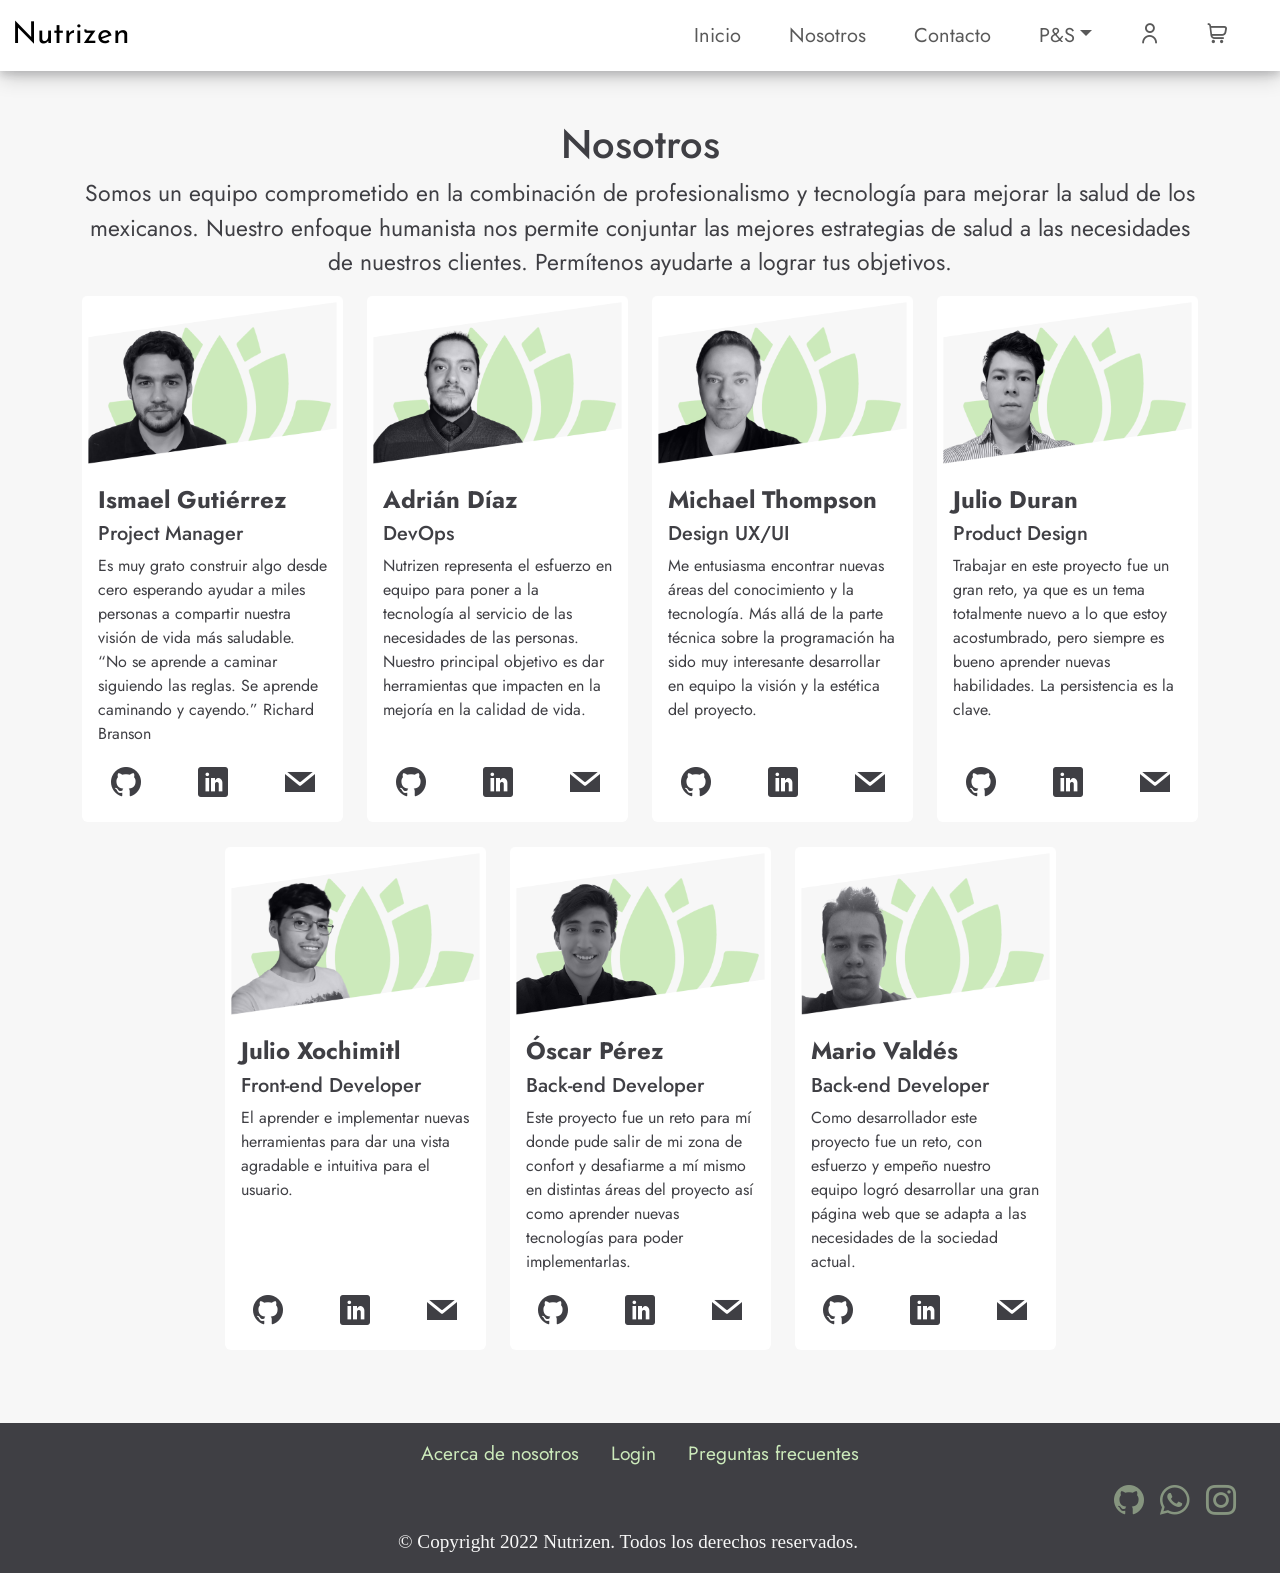
==== commit 2e4f9b52: "Modificacion del index y se agrego el footer" ====
--- a/aboutus.html
+++ b/aboutus.html
@@ -42,6 +42,10 @@
     <link rel="stylesheet" href="assets/css/usstyle.css">
     <!-- /Style css -->
 
+    <!-- FooterStyle -->
+    <link rel="stylesheet" href="assets/mobirise/css/mbr-additional.css" type="text/css">
+    <!-- FooterStyle -->
+
     <!-- AOS -->
     <link href="https://unpkg.com/aos@2.3.1/dist/aos.css" rel="stylesheet">
     <!-- AOS -->
@@ -76,8 +80,8 @@
     <div class="container">
 
         <h1 class="text-center">Nosotros</h1>
-        <p class="text-justify" style="font-size: 23px;">
-            Somos un equipo comprometido en la combinación de profesionalismo y tecnología para mejorar la salud de las y los mexicanos. Nuestro enfoque humanista nos permite conjuntar las mejores estrategias de salud a las necesidades de nuestros clientes. Permítenos ayudarte a lograr tus objetivos.
+        <p class="text-center" style="font-size: 23px;">
+            Somos un equipo comprometido en la combinación de profesionalismo y tecnología para mejorar la salud de los mexicanos. Nuestro enfoque humanista nos permite conjuntar las mejores estrategias de salud a las necesidades de nuestros clientes. Permítenos ayudarte a lograr tus objetivos.
         </p>
 
         <div class="row">
@@ -98,13 +102,18 @@
                     <div class="networks-style container">
                         <div class="row text-center">
                             <div class="col">
-                                <a href="">
-                                    <span class="icon-github"></span>
-                                </a>
-                            </div>
-                            <div class="col">
-                                <a href="">
-                                    <span class="icon-linkedin"></span>
+                                <a href="https://github.com/isma363" target="_blank">
+                                    <span class="icon-github"></span>
+                                </a>
+                            </div>
+                            <div class="col">
+                                <a href="#" target="_blank">
+                                    <span class="icon-linkedin"></span>
+                                </a>
+                            </div>
+                            <div class="col">
+                                <a href="#" target="_blank">
+                                    <span class="socicon-mail"></span>
                                 </a>
                             </div>
                         </div>
@@ -129,13 +138,18 @@
                     <div class="networks-style container">
                         <div class="row text-center">
                             <div class="col">
-                                <a href="">
-                                    <span class="icon-github"></span>
-                                </a>
-                            </div>
-                            <div class="col">
-                                <a href="">
-                                    <span class="icon-linkedin"></span>
+                                <a href="https://github.com/dira2912" target="_blank">
+                                    <span class="icon-github"></span>
+                                </a>
+                            </div>
+                            <div class="col">
+                                <a href="#" target="_blank">
+                                    <span class="icon-linkedin"></span>
+                                </a>
+                            </div>
+                            <div class="col">
+                                <a href="#" target="_blank">
+                                    <span class="socicon-mail"></span>
                                 </a>
                             </div>
                         </div>
@@ -160,13 +174,18 @@
                     <div class="networks-style container">
                         <div class="row text-center">
                             <div class="col">
-                                <a href="">
-                                    <span class="icon-github"></span>
-                                </a>
-                            </div>
-                            <div class="col">
-                                <a href="">
-                                    <span class="icon-linkedin"></span>
+                                <a href="https://github.com/michaelthompsonmontero" target="_blank">
+                                    <span class="icon-github"></span>
+                                </a>
+                            </div>
+                            <div class="col">
+                                <a href="#" target="_blank">
+                                    <span class="icon-linkedin"></span>
+                                </a>
+                            </div>
+                            <div class="col">
+                                <a href="#" target="_blank">
+                                    <span class="socicon-mail"></span>
                                 </a>
                             </div>
                         </div>
@@ -191,13 +210,18 @@
                     <div class="networks-style container">
                         <div class="row text-center">
                             <div class="col">
-                                <a href="">
-                                    <span class="icon-github"></span>
-                                </a>
-                            </div>
-                            <div class="col">
-                                <a href="">
-                                    <span class="icon-linkedin"></span>
+                                <a href="https://github.com/JulsD9" target="_blank">
+                                    <span class="icon-github"></span>
+                                </a>
+                            </div>
+                            <div class="col">
+                                <a href="#" target="_blank">
+                                    <span class="icon-linkedin"></span>
+                                </a>
+                            </div>
+                            <div class="col">
+                                <a href="#" target="_blank">
+                                    <span class="socicon-mail"></span>
                                 </a>
                             </div>
                         </div>
@@ -226,13 +250,18 @@
                     <div class="networks-style container">
                         <div class="row text-center">
                             <div class="col">
-                                <a href="">
-                                    <span class="icon-github"></span>
-                                </a>
-                            </div>
-                            <div class="col">
-                                <a href="">
-                                    <span class="icon-linkedin"></span>
+                                <a href="https://github.com/julioXochimitl" target="_blank">
+                                    <span class="icon-github"></span>
+                                </a>
+                            </div>
+                            <div class="col">
+                                <a href="#" target="_blank">
+                                    <span class="icon-linkedin"></span>
+                                </a>
+                            </div>
+                            <div class="col">
+                                <a href="#" target="_blank">
+                                    <span class="socicon-mail"></span>
                                 </a>
                             </div>
                         </div>
@@ -257,13 +286,18 @@
                     <div class="networks-style container">
                         <div class="row text-center">
                             <div class="col">
-                                <a href="">
-                                    <span class="icon-github"></span>
-                                </a>
-                            </div>
-                            <div class="col">
-                                <a href="">
-                                    <span class="icon-linkedin"></span>
+                                <a href="https://github.com/oscarEDA1" target="_blank">
+                                    <span class="icon-github"></span>
+                                </a>
+                            </div>
+                            <div class="col">
+                                <a href="#" target="_blank">
+                                    <span class="icon-linkedin"></span>
+                                </a>
+                            </div>
+                            <div class="col">
+                                <a href="#" target="_blank">
+                                    <span class="socicon-mail"></span>
                                 </a>
                             </div>
                         </div>
@@ -288,13 +322,18 @@
                     <div class="networks-style container">
                         <div class="row text-center">
                             <div class="col">
-                                <a href="">
-                                    <span class="icon-github"></span>
-                                </a>
-                            </div>
-                            <div class="col">
-                                <a href="">
-                                    <span class="icon-linkedin"></span>
+                                <a href="#" target="_blank">
+                                    <span class="icon-github"></span>
+                                </a>
+                            </div>
+                            <div class="col">
+                                <a href="#" target="_blank">
+                                    <span class="icon-linkedin"></span>
+                                </a>
+                            </div>
+                            <div class="col">
+                                <a href="#" target="_blank">
+                                    <span class="socicon-mail"></span>
                                 </a>
                             </div>
                         </div>
@@ -309,37 +348,11 @@
     </div>
     <!-- /Contenido principal -->
 
-
-<!-- 
-    <div class="container-fluid">
-        <div class="media-container-row align-center mbr-white">
-            <div class="row row-links">
-                <ul class="foot-menu">
-                <li class="foot-menu-item mbr-fonts-style display-7"><a href="Nosotros.html" class="text-primary">Acerca de nosotros</a></li><li class="foot-menu-item mbr-fonts-style display-7"><a href="Login.html" class="text-primary">Login</a></li><li class="foot-menu-item mbr-fonts-style display-7"><a href="Contacto.html" class="text-primary">Preguntas frecuentes</a></li></ul>
-            </div>
-            <div class="row social-row">
-                <div class="social-list align-right pb-2">
-                    
-                <div class="soc-item">
-                        <a href="https://github.com/NutriZen?tab=repositories" target="_blank">
-                            <span class="mbr-iconfont mbr-iconfont-social mobi-mbri-github mobi-mbri"></span>
-                        </a>
-                    </div><div class="soc-item">
-                        <a href="https://wa.me/3310211781">
-                            <span class="mbr-iconfont mbr-iconfont-social socicon-whatsapp socicon"></span>
-                        </a>
-                    </div><div class="soc-item">
-                        <a href="https://www.instagram.com/?hl=es-la" target="_blank">
-                            <span class="mbr-iconfont mbr-iconfont-social socicon-instagram socicon"></span>
-                        </a>
-                    </div></div>
-            </div>
-            <div class="row row-copirayt">
-                <p class="mbr-text mb-0 mbr-fonts-style mbr-white align-center display-7">
-                    © Copyright 2022 Nutrizen. Todos los derechos reservados.</p>
-            </div>
-        </div> -->
-    </div>
+    <br><br>
+    <!-- Footer -->
+    <div id="footerSection"></div>
+    <!-- Footer -->
+
 
 
 
@@ -369,6 +382,10 @@
         <!-- addItems -->
             <script src="assets/js/additem.js"></script>
         <!-- /addItems -->
+
+        <!-- Footer Script -->
+            <script src="assets/js/footer.js"></script>
+            <!-- Footer Script -->
     <!-- Scripts -->
 
     <!-- Option 1: Bootstrap Bundle with Popper -->
--- a/assets/mobirise/css/mbr-additional.css
+++ b/assets/mobirise/css/mbr-additional.css
@@ -603,8 +603,9 @@
 }
 .form-control:hover,
 .form-control:focus {
-  box-shadow: rgba(0, 0, 0, 0.07) 0px 1px 1px 0px, rgba(0, 0, 0, 0.07) 0px 1px 3px 0px, rgba(0, 0, 0, 0.03) 0px 0px 0px 1px;
-  border-color: #6592e6 !important;
+  /* box-shadow: rgba(0, 0, 0, 0.07) 0px 1px 1px 0px, rgba(0, 0, 0, 0.07) 0px 1px 3px 0px, rgba(0, 0, 0, 0.03) 0px 0px 0px 1px; */
+  border-color: #CCEABB !important;
+
 }
 .form-control:-webkit-input-placeholder {
   font-family: 'JosefinSans-VariableFont_wght';
--- a/assets/mobirise/css/mbr-additional.css
+++ b/assets/mobirise/css/mbr-additional.css
@@ -603,8 +603,9 @@
 }
 .form-control:hover,
 .form-control:focus {
-  box-shadow: rgba(0, 0, 0, 0.07) 0px 1px 1px 0px, rgba(0, 0, 0, 0.07) 0px 1px 3px 0px, rgba(0, 0, 0, 0.03) 0px 0px 0px 1px;
-  border-color: #6592e6 !important;
+  /* box-shadow: rgba(0, 0, 0, 0.07) 0px 1px 1px 0px, rgba(0, 0, 0, 0.07) 0px 1px 3px 0px, rgba(0, 0, 0, 0.03) 0px 0px 0px 1px; */
+  border-color: #CCEABB !important;
+
 }
 .form-control:-webkit-input-placeholder {
   font-family: 'JosefinSans-VariableFont_wght';
--- a/assets/css/style.css
+++ b/assets/css/style.css
@@ -105,7 +105,8 @@
 }
 .bottom-style:hover{
     background-color: #F7F7F7;
-    color: #3F3F44;
+    color: #CCEABB;
+    border: solid 2px #CCEABB;
 }
 .bottom-style:focus{
     outline: none;
@@ -116,6 +117,10 @@
 .form-style{
     background-color: white;
     width: 100%;
+    border-top: none;
+    border-left: none;
+    border-right: none;
+    border-bottom: solid 2px #3F3F44;
 }
 .form-style:focus{
     outline: none;
@@ -173,4 +178,49 @@
     color: #F7F7F7;
 }
 
-
+/* Botones de index */
+.index-buttom {
+    border: solid 2px #CCEABB;
+    font-size: 20px;
+}
+.index-buttom:hover{
+    border: solid 2px #3F3F44;
+    font-size: 20px;
+    color: #CCEABB;
+}
+.index-buttom:focus{
+    outline: none;
+    box-shadow: none;
+}
+
+.index-buttom-dos {
+    background-color: #CCEABB;
+    font-size: 20px;
+    color: #F7F7F7;
+}
+.index-buttom-dos:hover{
+    border: solid 2px #CCEABB;
+    font-size: 20px;
+    background-color: #F7F7F7;
+    color: #CCEABB;
+}
+.index-buttom-dos:focus{
+    outline: none;
+    box-shadow: none;
+}
+
+/* Iconos carrusel index */
+.icons-carousel{
+    font-size: 50px;
+    color: #F7F7F7;
+}
+.icons-carousel:hover{
+    color: #CCEABB;
+}
+
+
+/* SweetAlerts */
+.swal-text{
+    font-family: 'Jost', sans-serif;
+    font-size: 20px;
+}
--- a/assets/mobirise/css/mbr-additional.css
+++ b/assets/mobirise/css/mbr-additional.css
@@ -603,8 +603,9 @@
 }
 .form-control:hover,
 .form-control:focus {
-  box-shadow: rgba(0, 0, 0, 0.07) 0px 1px 1px 0px, rgba(0, 0, 0, 0.07) 0px 1px 3px 0px, rgba(0, 0, 0, 0.03) 0px 0px 0px 1px;
-  border-color: #6592e6 !important;
+  /* box-shadow: rgba(0, 0, 0, 0.07) 0px 1px 1px 0px, rgba(0, 0, 0, 0.07) 0px 1px 3px 0px, rgba(0, 0, 0, 0.03) 0px 0px 0px 1px; */
+  border-color: #CCEABB !important;
+
 }
 .form-control:-webkit-input-placeholder {
   font-family: 'JosefinSans-VariableFont_wght';
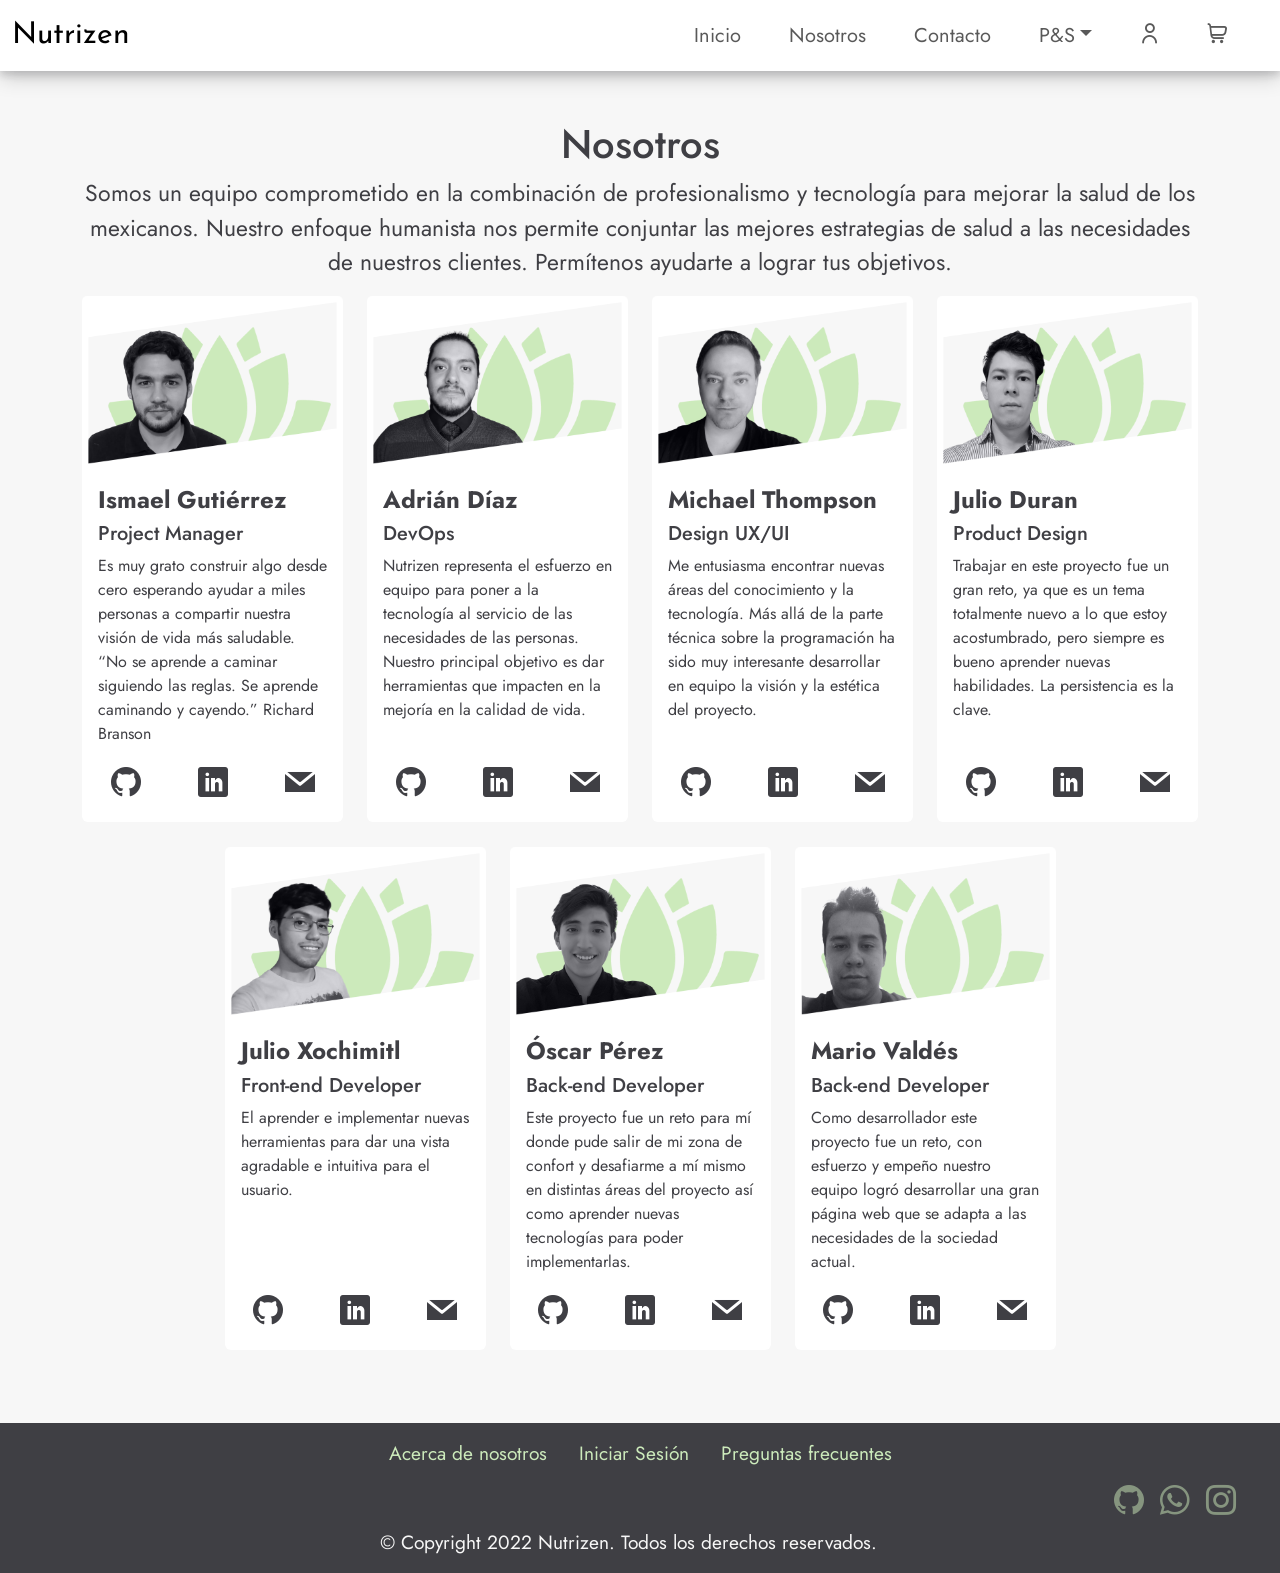
==== commit 0d8a8f98: "Se implemento el inisio de sesion y cerrar sesion con localstorage y cookies, ademas de las vistas c" ====
--- a/aboutus.html
+++ b/aboutus.html
@@ -27,13 +27,13 @@
     
   <!-- <link rel="stylesheet" href="assets/bootstrap/css/bootstrap-grid.min.css"> -->
   <!-- <link rel="stylesheet" href="assets/bootstrap/css/bootstrap-reboot.min.css"> -->
-  <link rel="stylesheet" href="assets/parallax/jarallax.css">
-  <link rel="stylesheet" href="assets/animatecss/animate.css">
+  <!-- <link rel="stylesheet" href="assets/parallax/jarallax.css"> -->
+  <!-- <link rel="stylesheet" href="assets/animatecss/animate.css"> -->
   <!-- <link rel="stylesheet" href="assets/dropdown/css/style.css"> -->
   <link rel="stylesheet" href="assets/socicon/css/styles.css">
   <!-- <link rel="stylesheet" href="assets/theme/css/style.css"> -->
 
-  <link href="assets/fonts/style.css" rel="stylesheet">
+  <!-- <link href="assets/fonts/style.css" rel="stylesheet"> -->
   <link rel="preload" as="style" href="assets/mobirise/css/mbr-additional.css"><link rel="stylesheet" href="assets/mobirise/css/mbr-additional.css" type="text/css">
 
     <!-- Style css -->
@@ -43,7 +43,7 @@
     <!-- /Style css -->
 
     <!-- FooterStyle -->
-    <link rel="stylesheet" href="assets/mobirise/css/mbr-additional.css" type="text/css">
+    <!-- <link rel="stylesheet" href="assets/mobirise/css/mbr-additional.css" type="text/css"> -->
     <!-- FooterStyle -->
 
     <!-- AOS -->
@@ -107,12 +107,12 @@
                                 </a>
                             </div>
                             <div class="col">
-                                <a href="#" target="_blank">
-                                    <span class="icon-linkedin"></span>
-                                </a>
-                            </div>
-                            <div class="col">
-                                <a href="#" target="_blank">
+                                <a href="https://www.linkedin.com/in/igutierrezquintero/" target="_blank">
+                                    <span class="icon-linkedin"></span>
+                                </a>
+                            </div>
+                            <div class="col">
+                                <a href="#">
                                     <span class="socicon-mail"></span>
                                 </a>
                             </div>
@@ -143,12 +143,12 @@
                                 </a>
                             </div>
                             <div class="col">
-                                <a href="#" target="_blank">
-                                    <span class="icon-linkedin"></span>
-                                </a>
-                            </div>
-                            <div class="col">
-                                <a href="#" target="_blank">
+                                <a href="https://www.linkedin.com/in/adrian-diaz-rivera/" target="_blank">
+                                    <span class="icon-linkedin"></span>
+                                </a>
+                            </div>
+                            <div class="col">
+                                <a href="#">
                                     <span class="socicon-mail"></span>
                                 </a>
                             </div>
@@ -179,12 +179,12 @@
                                 </a>
                             </div>
                             <div class="col">
-                                <a href="#" target="_blank">
-                                    <span class="icon-linkedin"></span>
-                                </a>
-                            </div>
-                            <div class="col">
-                                <a href="#" target="_blank">
+                                <a href="https://www.linkedin.com/in/michael-thompson-montero-471007231/" target="_blank">
+                                    <span class="icon-linkedin"></span>
+                                </a>
+                            </div>
+                            <div class="col">
+                                <a href="#">
                                     <span class="socicon-mail"></span>
                                 </a>
                             </div>
@@ -215,12 +215,12 @@
                                 </a>
                             </div>
                             <div class="col">
-                                <a href="#" target="_blank">
-                                    <span class="icon-linkedin"></span>
-                                </a>
-                            </div>
-                            <div class="col">
-                                <a href="#" target="_blank">
+                                <a href="https://www.linkedin.com/in/julio-c%C3%A9sar-dur%C3%A1n-navarro-38703422a/" target="_blank">
+                                    <span class="icon-linkedin"></span>
+                                </a>
+                            </div>
+                            <div class="col">
+                                <a href="#">
                                     <span class="socicon-mail"></span>
                                 </a>
                             </div>
@@ -255,12 +255,12 @@
                                 </a>
                             </div>
                             <div class="col">
-                                <a href="#" target="_blank">
-                                    <span class="icon-linkedin"></span>
-                                </a>
-                            </div>
-                            <div class="col">
-                                <a href="#" target="_blank">
+                                <a href="https://www.linkedin.com/in/julio-xochimitl-178129228/" target="_blank">
+                                    <span class="icon-linkedin"></span>
+                                </a>
+                            </div>
+                            <div class="col">
+                                <a href="#">
                                     <span class="socicon-mail"></span>
                                 </a>
                             </div>
@@ -291,12 +291,12 @@
                                 </a>
                             </div>
                             <div class="col">
-                                <a href="#" target="_blank">
-                                    <span class="icon-linkedin"></span>
-                                </a>
-                            </div>
-                            <div class="col">
-                                <a href="#" target="_blank">
+                                <a href="https://www.linkedin.com/in/oscar-perez-483a03229/" target="_blank">
+                                    <span class="icon-linkedin"></span>
+                                </a>
+                            </div>
+                            <div class="col">
+                                <a href="#">
                                     <span class="socicon-mail"></span>
                                 </a>
                             </div>
@@ -322,17 +322,17 @@
                     <div class="networks-style container">
                         <div class="row text-center">
                             <div class="col">
-                                <a href="#" target="_blank">
-                                    <span class="icon-github"></span>
-                                </a>
-                            </div>
-                            <div class="col">
-                                <a href="#" target="_blank">
-                                    <span class="icon-linkedin"></span>
-                                </a>
-                            </div>
-                            <div class="col">
-                                <a href="#" target="_blank">
+                                <a href="https://github.com/mluis210393" target="_blank">
+                                    <span class="icon-github"></span>
+                                </a>
+                            </div>
+                            <div class="col">
+                                <a href="https://www.linkedin.com/in/mario-luis-valdes-suarez-5a3bb1191/" target="_blank">
+                                    <span class="icon-linkedin"></span>
+                                </a>
+                            </div>
+                            <div class="col">
+                                <a href="#">
                                     <span class="socicon-mail"></span>
                                 </a>
                             </div>
@@ -351,6 +351,7 @@
     <br><br>
     <!-- Footer -->
     <div id="footerSection"></div>
+    <!-- <div id="footerSection" style="background-color: #3F3F44;"></div> -->
     <!-- Footer -->
 
 
@@ -379,10 +380,6 @@
             <script src="assets/js/modaluser.js"></script>
         <!-- /Modal User -->
 
-        <!-- addItems -->
-            <script src="assets/js/additem.js"></script>
-        <!-- /addItems -->
-
         <!-- Footer Script -->
             <script src="assets/js/footer.js"></script>
             <!-- Footer Script -->
--- a/assets/theme/css/style.css
+++ b/assets/theme/css/style.css
@@ -0,0 +1,961 @@
+@charset "UTF-8";
+section {
+  background-color: #ffffff;
+}
+
+body {
+  font-style: normal;
+  line-height: 1.5;
+  font-weight: 400;
+  color: #3F3F44;
+  position: relative;
+}
+
+button {
+  background-color: transparent;
+  border-color: transparent;
+}
+
+section,
+.container,
+.container-fluid {
+  position: relative;
+  word-wrap: break-word;
+}
+
+a.mbr-iconfont:hover {
+  text-decoration: none;
+}
+
+.article .lead p,
+.article .lead ul,
+.article .lead ol,
+.article .lead pre,
+.article .lead blockquote {
+  margin-bottom: 0;
+}
+
+a {
+  font-style: normal;
+  font-weight: 400;
+  cursor: pointer;
+}
+a, a:hover {
+  text-decoration: none;
+}
+
+.mbr-section-title {
+  font-style: normal;
+  line-height: 1.3;
+}
+
+.mbr-section-subtitle {
+  line-height: 1.3;
+}
+
+.mbr-text {
+  font-style: normal;
+  line-height: 1.7;
+}
+
+h1,
+h2,
+h3,
+h4,
+h5,
+h6,
+.display-1,
+.display-2,
+.display-4,
+.display-5,
+.display-7,
+span,
+p,
+a {
+  line-height: 1;
+  word-break: break-word;
+  word-wrap: break-word;
+  font-weight: 400;
+}
+
+b,
+strong {
+  font-weight: bold;
+}
+
+input:-webkit-autofill, input:-webkit-autofill:hover, input:-webkit-autofill:focus, input:-webkit-autofill:active {
+  transition-delay: 9999s;
+  -webkit-transition-property: background-color, color;
+  transition-property: background-color, color;
+}
+
+textarea[type=hidden] {
+  display: none;
+}
+
+section {
+  background-position: 50% 50%;
+  background-repeat: no-repeat;
+  background-size: cover;
+}
+section .mbr-background-video,
+section .mbr-background-video-preview {
+  position: absolute;
+  bottom: 0;
+  left: 0;
+  right: 0;
+  top: 0;
+}
+
+.hidden {
+  visibility: hidden;
+}
+
+.mbr-z-index20 {
+  z-index: 20;
+}
+
+/*! Base colors */
+.mbr-white {
+  color: #ffffff;
+}
+
+.mbr-black {
+  color: #111111;
+}
+
+.mbr-bg-white {
+  background-color: #ffffff;
+}
+
+.mbr-bg-black {
+  background-color: #000000;
+}
+
+/*! Text-aligns */
+.align-left {
+  text-align: left;
+}
+
+.align-center {
+  text-align: center;
+}
+
+.align-right {
+  text-align: right;
+}
+
+/*! Font-weight  */
+.mbr-light {
+  font-weight: 300;
+}
+
+.mbr-regular {
+  font-weight: 400;
+}
+
+.mbr-semibold {
+  font-weight: 500;
+}
+
+.mbr-bold {
+  font-weight: 700;
+}
+
+/*! Media  */
+.media-content {
+  flex-basis: 100%;
+}
+
+.media-container-row {
+  display: flex;
+  flex-direction: row;
+  flex-wrap: wrap;
+  justify-content: center;
+  align-content: center;
+  align-items: start;
+}
+.media-container-row .media-size-item {
+  width: 400px;
+}
+
+.media-container-column {
+  display: flex;
+  flex-direction: column;
+  flex-wrap: wrap;
+  justify-content: center;
+  align-content: center;
+  align-items: stretch;
+}
+.media-container-column > * {
+  width: 100%;
+}
+
+@media (min-width: 992px) {
+  .media-container-row {
+    flex-wrap: nowrap;
+  }
+}
+figure {
+  margin-bottom: 0;
+  overflow: hidden;
+}
+
+figure[mbr-media-size] {
+  transition: width 0.1s;
+}
+
+img,
+iframe {
+  display: block;
+  width: 100%;
+}
+
+.card {
+  background-color: transparent;
+  border: none;
+}
+
+.card-box {
+  width: 100%;
+}
+
+.card-img {
+  text-align: center;
+  flex-shrink: 0;
+  -webkit-flex-shrink: 0;
+}
+
+.media {
+  max-width: 100%;
+  margin: 0 auto;
+}
+
+.mbr-figure {
+  align-self: center;
+}
+
+.media-container > div {
+  max-width: 100%;
+}
+
+.mbr-figure img,
+.card-img img {
+  width: 100%;
+}
+
+@media (max-width: 991px) {
+  .media-size-item {
+    width: auto !important;
+  }
+
+  .media {
+    width: auto;
+  }
+
+  .mbr-figure {
+    width: 100% !important;
+  }
+}
+/*! Buttons */
+.mbr-section-btn {
+  margin-left: -0.6rem;
+  margin-right: -0.6rem;
+  font-size: 0;
+}
+
+.btn {
+  font-weight: 600;
+  border-width: 1px;
+  font-style: normal;
+  margin: 0.6rem 0.6rem;
+  white-space: normal;
+  transition: all 0.2s ease-in-out;
+  display: inline-flex;
+  align-items: center;
+  justify-content: center;
+  word-break: break-word;
+}
+
+.btn-sm {
+  font-weight: 600;
+  letter-spacing: 0px;
+  transition: all 0.3s ease-in-out;
+}
+
+.btn-md {
+  font-weight: 600;
+  letter-spacing: 0px;
+  transition: all 0.3s ease-in-out;
+}
+
+.btn-lg {
+  font-weight: 600;
+  letter-spacing: 0px;
+  transition: all 0.3s ease-in-out;
+}
+
+.btn-form {
+  margin: 0;
+}
+.btn-form:hover {
+  cursor: pointer;
+}
+
+nav .mbr-section-btn {
+  margin-left: 0rem;
+  margin-right: 0rem;
+}
+
+/*! Btn icon margin */
+.btn .mbr-iconfont,
+.btn.btn-sm .mbr-iconfont {
+  order: 1;
+  cursor: pointer;
+  margin-left: 0.5rem;
+  vertical-align: sub;
+}
+
+.btn.btn-md .mbr-iconfont,
+.btn.btn-md .mbr-iconfont {
+  margin-left: 0.8rem;
+}
+
+.mbr-regular {
+  font-weight: 400;
+}
+
+.mbr-semibold {
+  font-weight: 500;
+}
+
+.mbr-bold {
+  font-weight: 700;
+}
+
+[type=submit] {
+  -webkit-appearance: none;
+}
+
+/*! Full-screen */
+.mbr-fullscreen .mbr-overlay {
+  min-height: 100vh;
+}
+
+.mbr-fullscreen {
+  display: flex;
+  display: -moz-flex;
+  display: -ms-flex;
+  display: -o-flex;
+  align-items: center;
+  min-height: 100vh;
+  padding-top: 3rem;
+  padding-bottom: 3rem;
+}
+
+/*! Map */
+.map {
+  height: 25rem;
+  position: relative;
+}
+.map iframe {
+  width: 100%;
+  height: 100%;
+}
+
+/*! Scroll to top arrow */
+.mbr-arrow-up {
+  bottom: 25px;
+  right: 90px;
+  position: fixed;
+  text-align: right;
+  z-index: 5000;
+  color: #ffffff;
+  font-size: 22px;
+}
+
+.mbr-arrow-up a {
+  background: rgba(0, 0, 0, 0.2);
+  border-radius: 50%;
+  color: #fff;
+  display: inline-block;
+  height: 60px;
+  width: 60px;
+  border: 2px solid #fff;
+  outline-style: none !important;
+  position: relative;
+  text-decoration: none;
+  transition: all 0.3s ease-in-out;
+  cursor: pointer;
+  text-align: center;
+}
+.mbr-arrow-up a:hover {
+  background-color: rgba(0, 0, 0, 0.4);
+}
+.mbr-arrow-up a i {
+  line-height: 60px;
+}
+
+.mbr-arrow-up-icon {
+  display: block;
+  color: #fff;
+}
+
+.mbr-arrow-up-icon::before {
+  content: "›";
+  display: inline-block;
+  font-family: serif;
+  font-size: 22px;
+  line-height: 1;
+  font-style: normal;
+  position: relative;
+  top: 6px;
+  left: -4px;
+  transform: rotate(-90deg);
+}
+
+/*! Arrow Down */
+.mbr-arrow {
+  position: absolute;
+  bottom: 45px;
+  left: 50%;
+  width: 60px;
+  height: 60px;
+  cursor: pointer;
+  background-color: rgba(80, 80, 80, 0.5);
+  border-radius: 50%;
+  transform: translateX(-50%);
+}
+@media (max-width: 767px) {
+  .mbr-arrow {
+    display: none;
+  }
+}
+.mbr-arrow > a {
+  display: inline-block;
+  text-decoration: none;
+  outline-style: none;
+  -webkit-animation: arrowdown 1.7s ease-in-out infinite;
+          animation: arrowdown 1.7s ease-in-out infinite;
+  color: #ffffff;
+}
+.mbr-arrow > a > i {
+  position: absolute;
+  top: -2px;
+  left: 15px;
+  font-size: 2rem;
+}
+
+#scrollToTop a i::before {
+  content: "";
+  position: absolute;
+  display: block;
+  border-bottom: 2.5px solid #fff;
+  border-left: 2.5px solid #fff;
+  width: 27.8%;
+  height: 27.8%;
+  left: 50%;
+  top: 51%;
+  transform: translateY(-30%) translateX(-50%) rotate(135deg);
+}
+
+@keyframes arrowdown {
+  0% {
+    transform: translateY(0px);
+  }
+  50% {
+    transform: translateY(-5px);
+  }
+  100% {
+    transform: translateY(0px);
+  }
+}
+@-webkit-keyframes arrowdown {
+  0% {
+    transform: translateY(0px);
+  }
+  50% {
+    transform: translateY(-5px);
+  }
+  100% {
+    transform: translateY(0px);
+  }
+}
+@media (max-width: 500px) {
+  .mbr-arrow-up {
+    left: 0;
+    right: 0;
+    text-align: center;
+  }
+}
+/*Gradients animation*/
+@keyframes gradient-animation {
+  from {
+    background-position: 0% 100%;
+    -webkit-animation-timing-function: ease-in-out;
+            animation-timing-function: ease-in-out;
+  }
+  to {
+    background-position: 100% 0%;
+    -webkit-animation-timing-function: ease-in-out;
+            animation-timing-function: ease-in-out;
+  }
+}
+@-webkit-keyframes gradient-animation {
+  from {
+    background-position: 0% 100%;
+    -webkit-animation-timing-function: ease-in-out;
+            animation-timing-function: ease-in-out;
+  }
+  to {
+    background-position: 100% 0%;
+    -webkit-animation-timing-function: ease-in-out;
+            animation-timing-function: ease-in-out;
+  }
+}
+.bg-gradient {
+  background-size: 200% 200%;
+  animation: gradient-animation 5s infinite alternate;
+  -webkit-animation: gradient-animation 5s infinite alternate;
+}
+
+.menu .navbar-brand {
+  display: -webkit-flex;
+}
+.menu .navbar-brand span {
+  display: flex;
+  display: -webkit-flex;
+}
+.menu .navbar-brand .navbar-caption-wrap {
+  display: -webkit-flex;
+}
+.menu .navbar-brand .navbar-logo img {
+  display: -webkit-flex;
+  width: auto;
+}
+@media (min-width: 768px) and (max-width: 991px) {
+  .menu .navbar-toggleable-sm .navbar-nav {
+    display: -ms-flexbox;
+  }
+}
+@media (max-width: 991px) {
+  .menu .navbar-collapse {
+    max-height: 93.5vh;
+  }
+  .menu .navbar-collapse.show {
+    overflow: auto;
+  }
+}
+@media (min-width: 992px) {
+  .menu .navbar-nav.nav-dropdown {
+    display: -webkit-flex;
+  }
+  .menu .navbar-toggleable-sm .navbar-collapse {
+    display: -webkit-flex !important;
+  }
+  .menu .collapsed .navbar-collapse {
+    max-height: 93.5vh;
+  }
+  .menu .collapsed .navbar-collapse.show {
+    overflow: auto;
+  }
+}
+@media (max-width: 767px) {
+  .menu .navbar-collapse {
+    max-height: 80vh;
+  }
+}
+
+.nav-link .mbr-iconfont {
+  margin-right: 0.5rem;
+}
+
+.navbar {
+  display: -webkit-flex;
+  -webkit-flex-wrap: wrap;
+  -webkit-align-items: center;
+  -webkit-justify-content: space-between;
+}
+
+.navbar-collapse {
+  -webkit-flex-basis: 100%;
+  -webkit-flex-grow: 1;
+  -webkit-align-items: center;
+}
+
+.nav-dropdown .link {
+  padding: 0.667em 1.667em !important;
+  margin: 0 !important;
+}
+
+.nav {
+  display: -webkit-flex;
+  -webkit-flex-wrap: wrap;
+}
+
+.row {
+  display: -webkit-flex;
+  -webkit-flex-wrap: wrap;
+}
+
+.justify-content-center {
+  -webkit-justify-content: center;
+}
+
+.form-inline {
+  display: -webkit-flex;
+}
+
+.card-wrapper {
+  -webkit-flex: 1;
+}
+
+.carousel-control {
+  z-index: 10;
+  display: -webkit-flex;
+}
+
+.carousel-controls {
+  display: -webkit-flex;
+}
+
+.media {
+  display: -webkit-flex;
+}
+
+.form-group:focus {
+  outline: none;
+}
+
+.jq-selectbox__select {
+  padding: 7px 0;
+  position: relative;
+}
+
+.jq-selectbox__dropdown {
+  overflow: hidden;
+  border-radius: 10px;
+  position: absolute;
+  top: 100%;
+  left: 0 !important;
+  width: 100% !important;
+}
+
+.jq-selectbox__trigger-arrow {
+  right: 0;
+  transform: translateY(-50%);
+}
+
+.jq-selectbox li {
+  padding: 1.07em 0.5em;
+}
+
+input[type=range] {
+  padding-left: 0 !important;
+  padding-right: 0 !important;
+}
+
+.modal-dialog,
+.modal-content {
+  height: 100%;
+}
+
+.modal-dialog .carousel-inner {
+  height: calc(100vh - 1.75rem);
+}
+@media (max-width: 575px) {
+  .modal-dialog .carousel-inner {
+    height: calc(100vh - 1rem);
+  }
+}
+
+.carousel-item {
+  text-align: center;
+}
+
+.carousel-item img {
+  margin: auto;
+}
+
+.navbar-toggler {
+  align-self: flex-start;
+  padding: 0.25rem 0.75rem;
+  font-size: 1.25rem;
+  line-height: 1;
+  background: transparent;
+  border: 1px solid transparent;
+  border-radius: 0.25rem;
+}
+
+.navbar-toggler:focus,
+.navbar-toggler:hover {
+  text-decoration: none;
+  box-shadow: none;
+}
+
+.navbar-toggler-icon {
+  display: inline-block;
+  width: 1.5em;
+  height: 1.5em;
+  vertical-align: middle;
+  content: "";
+  background: no-repeat center center;
+  background-size: 100% 100%;
+}
+
+.navbar-toggler-left {
+  position: absolute;
+  left: 1rem;
+}
+
+.navbar-toggler-right {
+  position: absolute;
+  right: 1rem;
+}
+
+.card-img {
+  width: auto;
+}
+
+.menu .navbar.collapsed:not(.beta-menu) {
+  flex-direction: column;
+}
+
+.carousel-item.active,
+.carousel-item-next,
+.carousel-item-prev {
+  display: flex;
+}
+
+.note-air-layout .dropup .dropdown-menu,
+.note-air-layout .navbar-fixed-bottom .dropdown .dropdown-menu {
+  bottom: initial !important;
+}
+
+html,
+body {
+  height: auto;
+  min-height: 100vh;
+}
+
+.dropup .dropdown-toggle::after {
+  display: none;
+}
+
+.form-asterisk {
+  font-family: initial;
+  position: absolute;
+  top: -2px;
+  font-weight: normal;
+}
+
+.form-control-label {
+  position: relative;
+  cursor: pointer;
+  margin-bottom: 0.357em;
+  padding: 0;
+}
+
+.alert {
+  color: #ffffff;
+  border-radius: 0;
+  border: 0;
+  font-size: 1.1rem;
+  line-height: 1.5;
+  margin-bottom: 1.875rem;
+  padding: 1.25rem;
+  position: relative;
+  text-align: center;
+}
+.alert.alert-form::after {
+  background-color: inherit;
+  bottom: -7px;
+  content: "";
+  display: block;
+  height: 14px;
+  left: 50%;
+  margin-left: -7px;
+  position: absolute;
+  transform: rotate(45deg);
+  width: 14px;
+}
+
+.form-control {
+  background-color: #ffffff;
+  background-clip: border-box;
+  color: #232323;
+  line-height: 1rem !important;
+  height: auto;
+  padding: 0.6rem 1.2rem;
+  transition: border-color 0.25s ease 0s;
+  border: 1px solid transparent !important;
+  border-radius: 4px;
+  box-shadow: rgba(0, 0, 0, 0.07) 0px 1px 1px 0px, rgba(0, 0, 0, 0.07) 0px 1px 3px 0px, rgba(0, 0, 0, 0.03) 0px 0px 0px 1px;
+}
+.form-active .form-control:invalid {
+  border-color: red;
+}
+
+form .row {
+  margin-left: -0.6rem;
+  margin-right: -0.6rem;
+}
+form .row [class*=col] {
+  padding-left: 0.6rem;
+  padding-right: 0.6rem;
+}
+
+form .mbr-section-btn {
+  margin: 0;
+  padding-left: 0.6rem;
+  padding-right: 0.6rem;
+}
+
+form .btn {
+  display: flex;
+  padding: 0.6rem 1.2rem;
+  margin: 0;
+}
+
+form .form-check-input {
+  margin-top: 0.5;
+}
+
+textarea.form-control {
+  line-height: 1.5rem !important;
+}
+
+.form-group {
+  margin-bottom: 1.2rem;
+}
+
+.form-control,
+form .btn {
+  min-height: 48px;
+}
+
+.gdpr-block label span.textGDPR input[name=gdpr] {
+  top: 7px;
+}
+
+.form-control:focus {
+  box-shadow: none;
+}
+
+:focus {
+  outline: none;
+}
+
+.mbr-overlay {
+  background-color: #000;
+  bottom: 0;
+  left: 0;
+  opacity: 0.5;
+  position: absolute;
+  right: 0;
+  top: 0;
+  z-index: 0;
+  pointer-events: none;
+}
+
+blockquote {
+  font-style: italic;
+  padding: 3rem;
+  font-size: 1.09rem;
+  position: relative;
+  border-left: 3px solid;
+}
+
+ul,
+ol,
+pre,
+blockquote {
+  margin-bottom: 2.3125rem;
+}
+
+.mt-4 {
+  margin-top: 2rem !important;
+}
+
+.mb-4 {
+  margin-bottom: 2rem !important;
+}
+
+@media (min-width: 992px) {
+  .container {
+    padding-left: 16px;
+    padding-right: 16px;
+  }
+
+  .row {
+    margin-left: -16px;
+    margin-right: -16px;
+  }
+  .row > [class*=col] {
+    padding-left: 16px;
+    padding-right: 16px;
+  }
+}
+@media (min-width: 768px) {
+  .container-fluid {
+    padding-left: 32px;
+    padding-right: 32px;
+  }
+}
+@media (min-width: 768px) and (max-width: 991px) {
+  .mbr-container {
+    padding-left: 32px;
+    padding-right: 32px;
+  }
+}
+@media (max-width: 767px) {
+  .mbr-container {
+    padding-left: 16px;
+    padding-right: 16px;
+  }
+}
+.card-wrapper,
+.item-wrapper {
+  overflow: hidden;
+}
+
+.app-video-wrapper > img {
+  opacity: 1;
+}
+
+.item {
+  position: relative;
+}
+
+.dropdown-menu .dropdown-menu {
+  left: 100%;
+}
+
+.dropdown-item + .dropdown-menu {
+  display: none;
+}
+
+.dropdown-item:hover + .dropdown-menu,
+.dropdown-menu:hover {
+  display: block;
+}
+
+@media (min-aspect-ratio: 16/9) {
+  .mbr-video-foreground {
+    height: 300% !important;
+    top: -100% !important;
+  }
+}
+@media (max-aspect-ratio: 16/9) {
+  .mbr-video-foreground {
+    width: 300% !important;
+    left: -100% !important;
+  }
+}.engine {
+	position: absolute;
+	text-indent: -2400px;
+	text-align: center;
+	padding: 0;
+	top: 0;
+	left: -2400px;
+}
--- a/assets/css/style.css
+++ b/assets/css/style.css
@@ -1,3 +1,8 @@
+body{
+    background-color: #F7F7F7;
+}
+
+
 /* Fonts de la pagina */
 .josefin-sans{
     font-family: 'Josefin Sans', sans-serif;
@@ -224,3 +229,8 @@
     font-family: 'Jost', sans-serif;
     font-size: 20px;
 }
+
+/* BlackColorText */
+.txt-color-black{
+    color: #3F3F44;
+}
--- a/assets/css/icons.css
+++ b/assets/css/icons.css
@@ -135,3 +135,8 @@
 .icon-linkedin:before {
   content: "\eac9";
 }
+
+/* Warning */
+.icon-notification:before {
+  content: "\ea08";
+}
